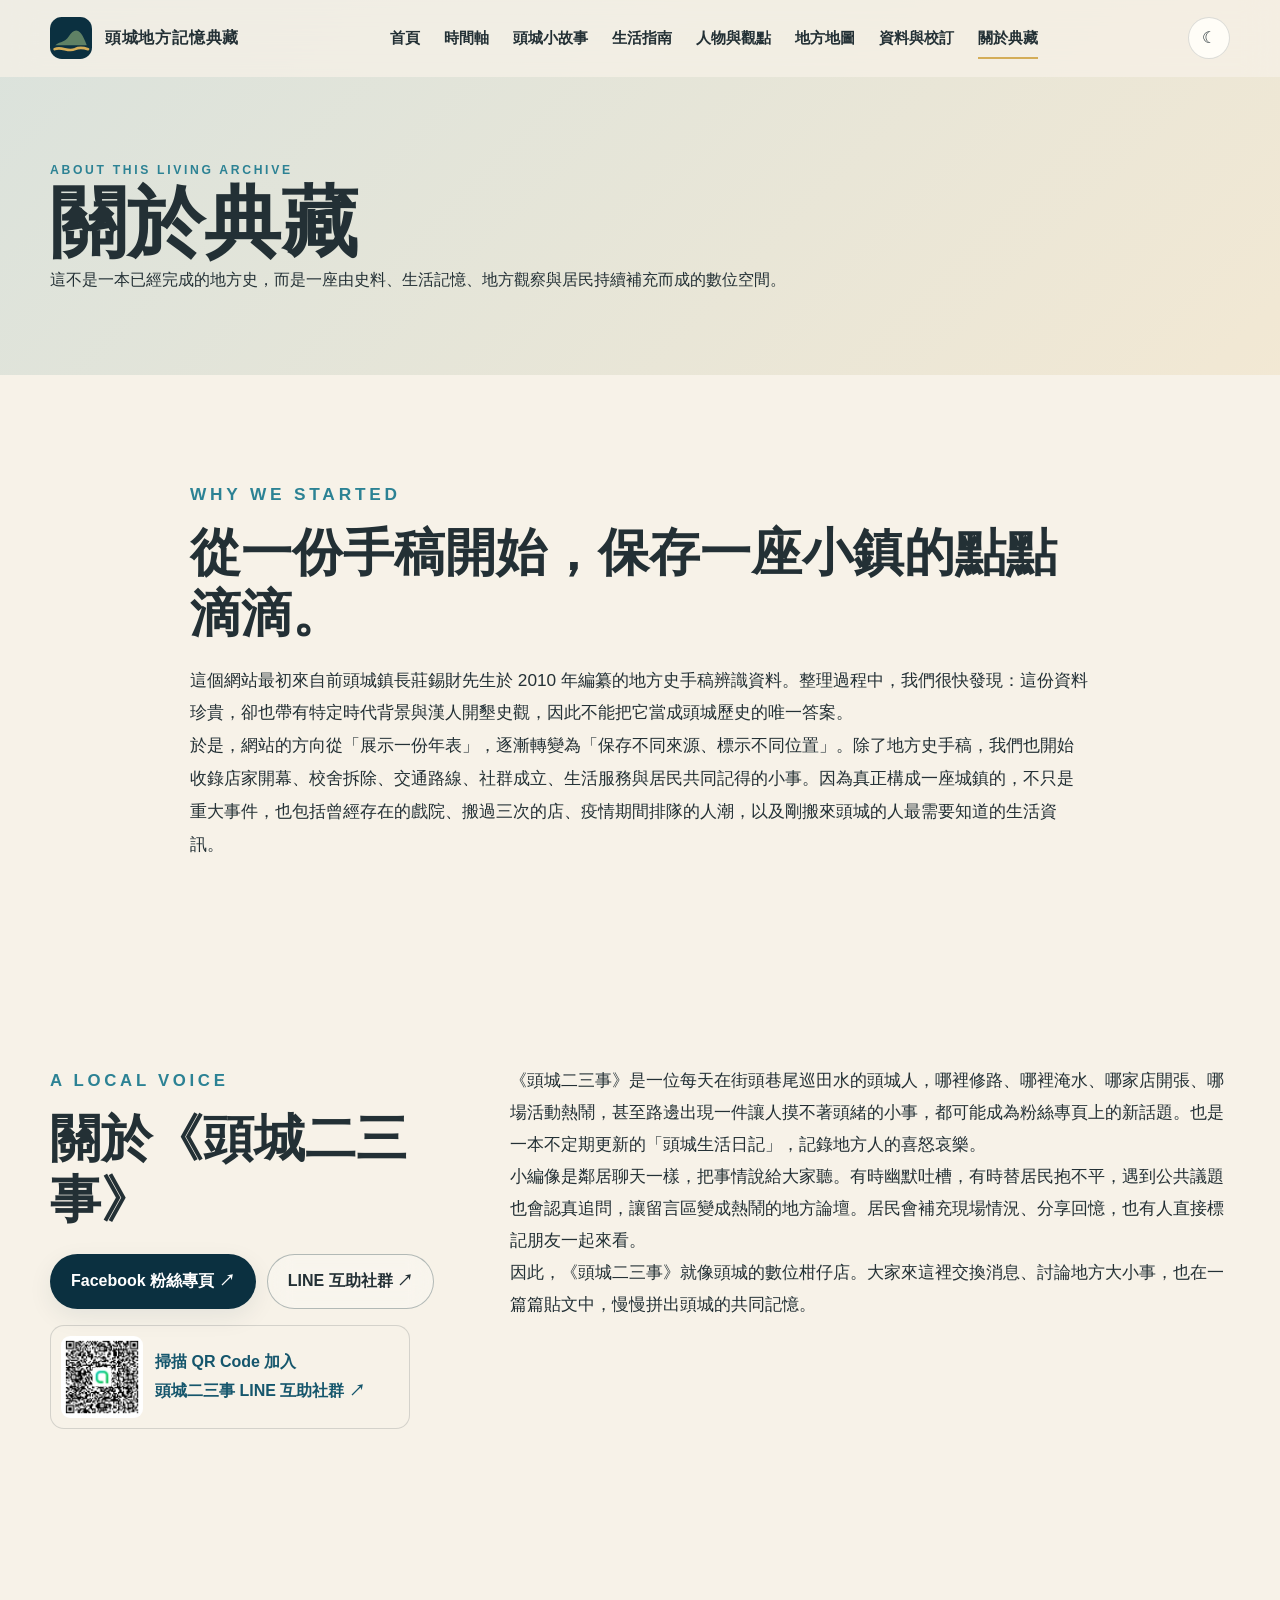
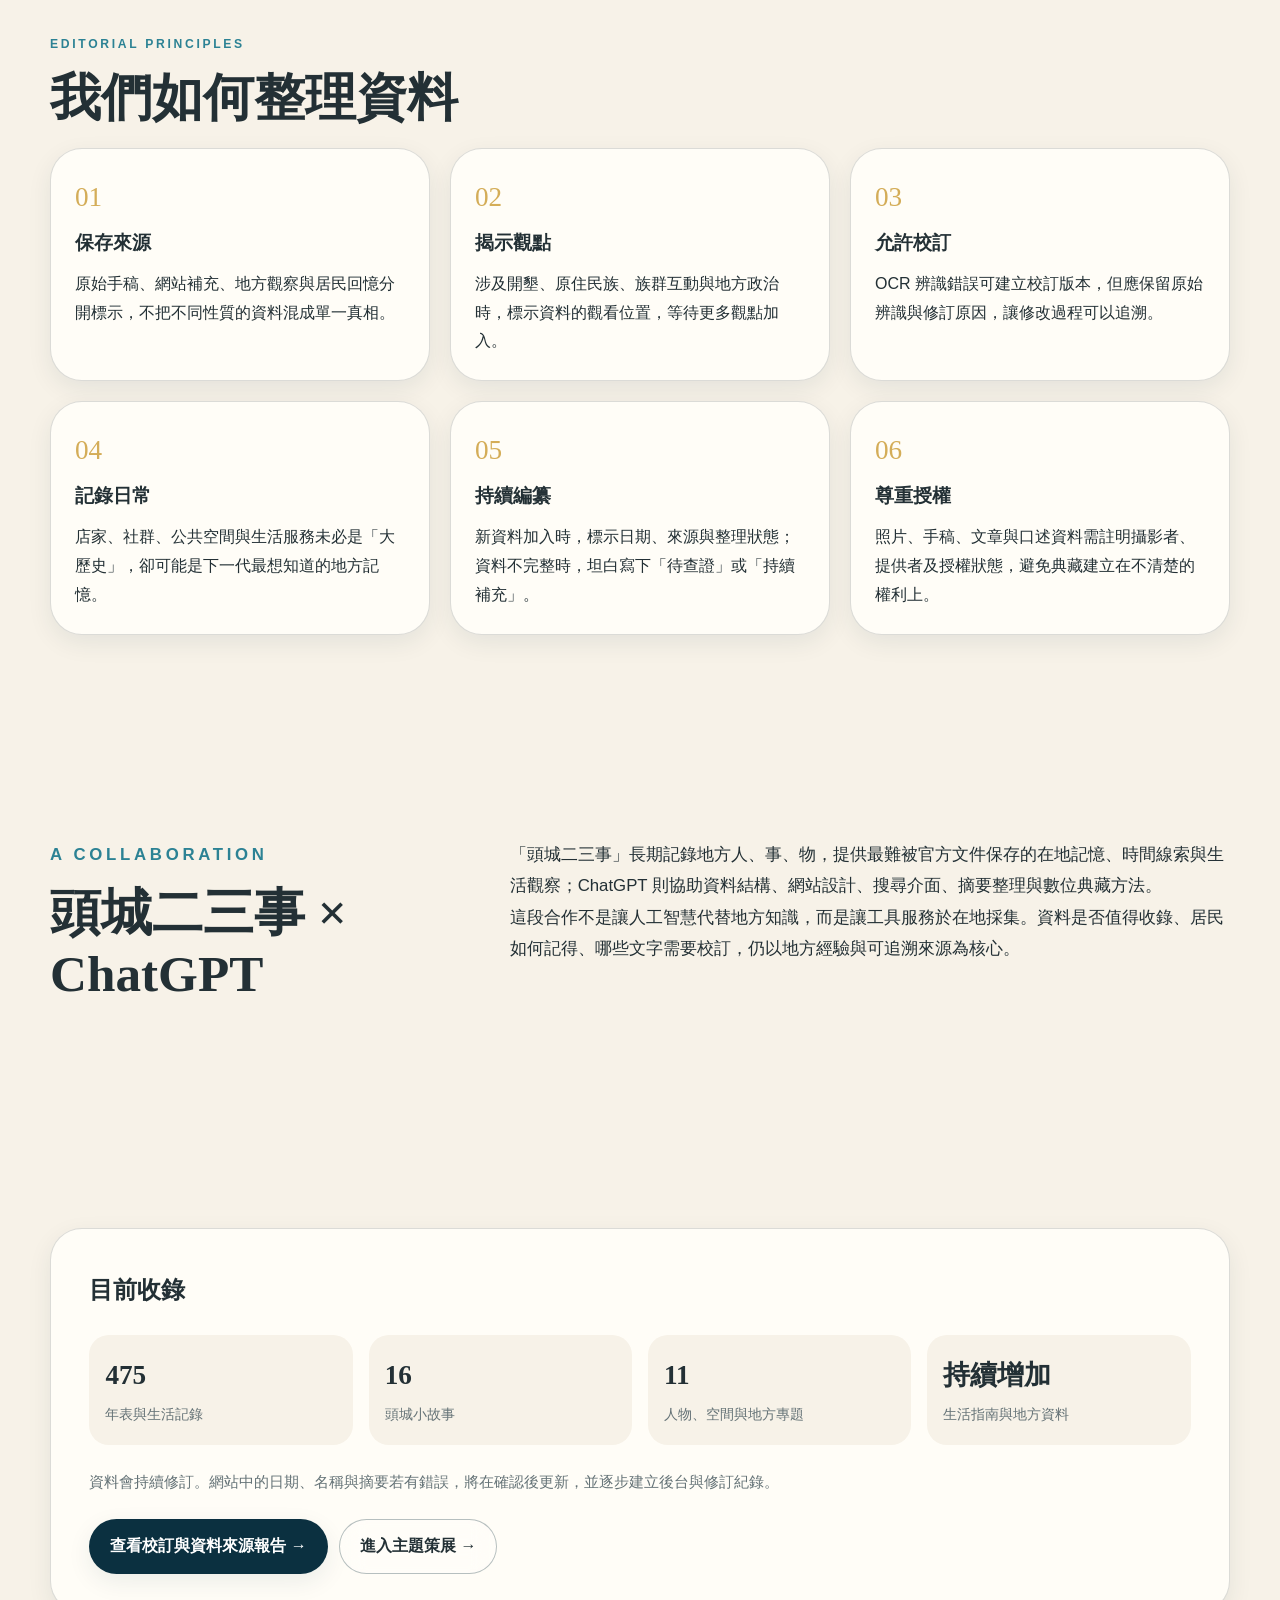
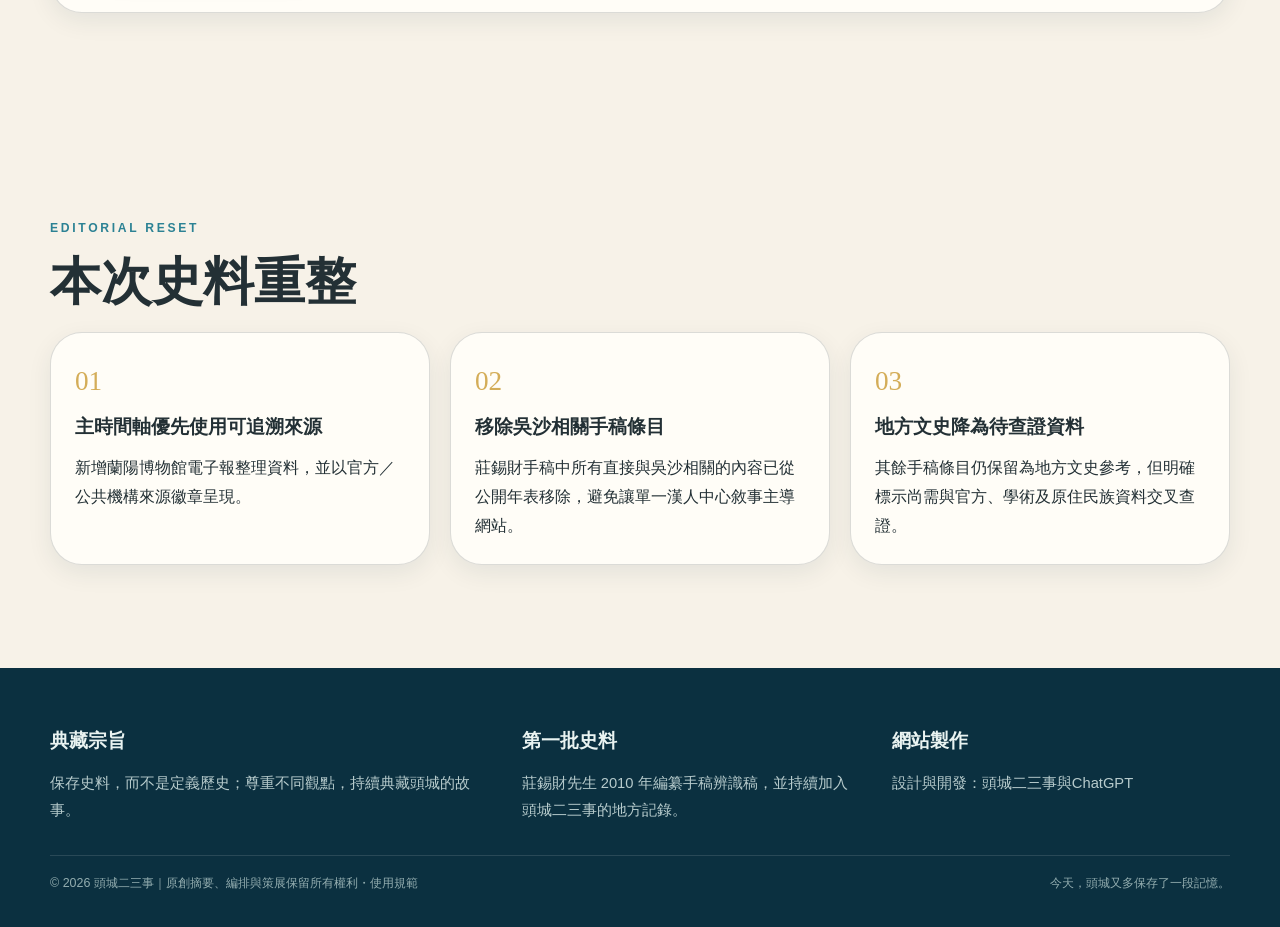
==== about.html @ f98d164b "Add files via upload" ====
<!doctype html>
<html lang="zh-Hant" data-theme="light">
<head>
<meta charset="utf-8">
<meta name="viewport" content="width=device-width,initial-scale=1">
<title>關於典藏｜頭城地方記憶典藏</title>
<meta name="description" content="一座由頭城二三事與 ChatGPT 共同整理，持續保存地方史料、生活記憶與實用資訊的數位典藏。">
<link rel="icon" href="favicon.svg">
<link rel="stylesheet" href="assets/css/style.css?v=1.72">
<script defer src="assets/data/site-meta.js?v=1.72"></script>
<script defer src="assets/js/app.js?v=1.72">
</script>
</head>
<body>
<header class="site-header">
<div class="container nav">
<a class="brand" href="index.html">
<svg class="brand-mark" viewBox="0 0 64 64" aria-hidden="true">
<rect width="64" height="64" rx="18" fill="#0b3040"/>
<path d="M8 43c9-7 14-3 21-14 8-12 17-14 27 14H8z" fill="#5f8165"/>
<path d="M7 49c11-5 20 5 31 0 8-4 14-2 20 0" fill="none" stroke="#d4ad58" stroke-width="4" stroke-linecap="round"/>
</svg>
<span>頭城地方記憶典藏</span>
</a>
<nav class="nav-links" aria-label="主要導覽">
<a href="index.html">首頁</a>
<a href="history.html">時間軸</a>
<a href="stories.html">頭城小故事</a>
<a href="guide.html">生活指南</a>
<a href="people.html">人物與觀點</a>
<a href="map.html">地方地圖</a><a href="audit.html">資料與校訂</a>
<a href="about.html" aria-current="page">關於典藏</a>
</nav>
<div class="nav-actions">
<button class="icon-btn" data-theme-toggle aria-label="切換深色模式">☾</button>
<button class="icon-btn menu-btn" data-menu-toggle aria-label="開啟選單" aria-expanded="false">☰</button>
</div>
</div>
</header>
<main>
<section class="page-hero">
<div class="container">
<p class="eyebrow">About this living archive</p>
<h1>關於典藏</h1>
<p>這不是一本已經完成的地方史，而是一座由史料、生活記憶、地方觀察與居民持續補充而成的數位空間。</p>
</div>
</section>
<section class="section">
<div class="container manifesto">
<p class="eyebrow">Why we started</p>
<h2 class="section-title">從一份手稿開始，保存一座小鎮的點點滴滴。</h2>
<p>這個網站最初來自前頭城鎮長莊錫財先生於 2010 年編纂的地方史手稿辨識資料。整理過程中，我們很快發現：這份資料珍貴，卻也帶有特定時代背景與漢人開墾史觀，因此不能把它當成頭城歷史的唯一答案。</p>
<p>於是，網站的方向從「展示一份年表」，逐漸轉變為「保存不同來源、標示不同位置」。除了地方史手稿，我們也開始收錄店家開幕、校舍拆除、交通路線、社群成立、生活服務與居民共同記得的小事。因為真正構成一座城鎮的，不只是重大事件，也包括曾經存在的戲院、搬過三次的店、疫情期間排隊的人潮，以及剛搬來頭城的人最需要知道的生活資訊。</p>
</div>
</section>
<section class="section soft-section about-toucheng23">
<div class="container collaboration">
<div>
<p class="eyebrow">A local voice</p>
<h2 class="section-title">關於《頭城二三事》</h2>
<div class="about-link-row">
<a class="btn btn-primary" href="https://www.facebook.com/gotoucheng" target="_blank" rel="noopener noreferrer">Facebook 粉絲專頁 ↗</a>
<a class="btn btn-ghost" href="https://line.me/ti/g2/rRQod-0OIZjjnzrLxcBh7_f46T_fz6mPeCCEZg?utm_source=invitation&amp;utm_medium=link_copy&amp;utm_campaign=default" target="_blank" rel="noopener noreferrer">LINE 互助社群 ↗</a>
</div>
<a class="guide-image-link" href="https://line.me/ti/g2/rRQod-0OIZjjnzrLxcBh7_f46T_fz6mPeCCEZg?utm_source=invitation&amp;utm_medium=link_copy&amp;utm_campaign=default" target="_blank" rel="noopener noreferrer">
<img src="assets/images/about/toucheng-line-qrcode.jpg" alt="頭城二三事 LINE 互助社群 QR Code">
<span>掃描 QR Code 加入<br>頭城二三事 LINE 互助社群 ↗</span>
</a>
</div>
<div class="about-toucheng23-copy">
<p>《頭城二三事》是一位每天在街頭巷尾巡田水的頭城人，哪裡修路、哪裡淹水、哪家店開張、哪場活動熱鬧，甚至路邊出現一件讓人摸不著頭緒的小事，都可能成為粉絲專頁上的新話題。也是一本不定期更新的「頭城生活日記」，記錄地方人的喜怒哀樂。</p>
<p>小編像是鄰居聊天一樣，把事情說給大家聽。有時幽默吐槽，有時替居民抱不平，遇到公共議題也會認真追問，讓留言區變成熱鬧的地方論壇。居民會補充現場情況、分享回憶，也有人直接標記朋友一起來看。</p>
<p>因此，《頭城二三事》就像頭城的數位柑仔店。大家來這裡交換消息、討論地方大小事，也在一篇篇貼文中，慢慢拼出頭城的共同記憶。</p>
</div>
</div>
</section>
<section class="section soft-section">
<div class="container">
<p class="eyebrow">Editorial principles</p>
<h2 class="section-title">我們如何整理資料</h2>
<div class="principle-grid">
<article>
<span>01</span>
<h3>保存來源</h3>
<p>原始手稿、網站補充、地方觀察與居民回憶分開標示，不把不同性質的資料混成單一真相。</p>
</article>
<article>
<span>02</span>
<h3>揭示觀點</h3>
<p>涉及開墾、原住民族、族群互動與地方政治時，標示資料的觀看位置，等待更多觀點加入。</p>
</article>
<article>
<span>03</span>
<h3>允許校訂</h3>
<p>OCR 辨識錯誤可建立校訂版本，但應保留原始辨識與修訂原因，讓修改過程可以追溯。</p>
</article>
<article>
<span>04</span>
<h3>記錄日常</h3>
<p>店家、社群、公共空間與生活服務未必是「大歷史」，卻可能是下一代最想知道的地方記憶。</p>
</article>
<article>
<span>05</span>
<h3>持續編纂</h3>
<p>新資料加入時，標示日期、來源與整理狀態；資料不完整時，坦白寫下「待查證」或「持續補充」。</p>
</article>
<article>
<span>06</span>
<h3>尊重授權</h3>
<p>照片、手稿、文章與口述資料需註明攝影者、提供者及授權狀態，避免典藏建立在不清楚的權利上。</p>
</article>
</div>
</div>
</section>
<section class="section">
<div class="container collaboration">
<div>
<p class="eyebrow">A collaboration</p>
<h2 class="section-title">頭城二三事 × ChatGPT</h2>
</div>
<div>
<p>「頭城二三事」長期記錄地方人、事、物，提供最難被官方文件保存的在地記憶、時間線索與生活觀察；ChatGPT 則協助資料結構、網站設計、搜尋介面、摘要整理與數位典藏方法。</p>
<p>這段合作不是讓人工智慧代替地方知識，而是讓工具服務於在地採集。資料是否值得收錄、居民如何記得、哪些文字需要校訂，仍以地方經驗與可追溯來源為核心。</p>
</div>
</div>
</section>
<section class="section">
<div class="container source-panel">
<h2>目前收錄</h2>
<div class="archive-numbers">
<div>
<strong data-history-count>—</strong>
<span>年表與生活記錄</span>
</div>
<div>
<strong>16</strong>
<span>頭城小故事</span>
</div>
<div>
<strong data-people-space-count>—</strong>
<span>人物、空間與地方專題</span>
</div>
<div>
<strong>持續增加</strong>
<span>生活指南與地方資料</span>
</div>
</div>
<p class="small-note">資料會持續修訂。網站中的日期、名稱與摘要若有錯誤，將在確認後更新，並逐步建立後台與修訂紀錄。</p>
<div class="about-link-row"><a class="btn btn-primary" href="audit.html">查看校訂與資料來源報告 →</a><a class="btn btn-ghost" href="curations.html">進入主題策展 →</a></div>
</div>
</section>
<section class="section section-muted">
<div class="container">
<div class="section-heading">
<div>
<p class="eyebrow">Editorial reset</p>
<h2 class="section-title">本次史料重整</h2>
</div>
</div>
<div class="principle-grid">
<article class="principle-card">
<span>01</span>
<h3>主時間軸優先使用可追溯來源</h3>
<p>新增蘭陽博物館電子報整理資料，並以官方／公共機構來源徽章呈現。</p>
</article>
<article class="principle-card">
<span>02</span>
<h3>移除吳沙相關手稿條目</h3>
<p>莊錫財手稿中所有直接與吳沙相關的內容已從公開年表移除，避免讓單一漢人中心敘事主導網站。</p>
</article>
<article class="principle-card">
<span>03</span>
<h3>地方文史降為待查證資料</h3>
<p>其餘手稿條目仍保留為地方文史參考，但明確標示尚需與官方、學術及原住民族資料交叉查證。</p>
</article>
</div>
</div>
</section>
</main>
<footer class="site-footer">
<div class="container">
<div class="footer-grid">
<div>
<h3>典藏宗旨</h3>
<p>保存史料，而不是定義歷史；尊重不同觀點，持續典藏頭城的故事。</p>
</div>
<div>
<h3>第一批史料</h3>
<p>莊錫財先生 2010 年編纂手稿辨識稿，並持續加入頭城二三事的地方記錄。</p>
</div>
<div>
<h3>網站製作</h3>
<p>設計與開發：頭城二三事與ChatGPT</p>
</div>
</div>
<div class="footer-bottom">
<span>© 2026 頭城二三事｜原創摘要、編排與策展保留所有權利・<a href="copyright.html">使用規範</a></span>
<span>今天，頭城又多保存了一段記憶。</span>
</div>
</div>
</footer>
</body>
</html>
---- assets/css/style.css ----
@import url('./variables.css');
@import url('./reset.css');
body{font-family:var(--sans);background:var(--color-paper);color:var(--color-ink);line-height:1.8;transition:background var(--transition),color var(--transition)}
.container{width:var(--container);margin-inline:auto}.section{padding:clamp(4.5rem,8vw,8rem) 0}.eyebrow{font-size:.76rem;letter-spacing:.22em;text-transform:uppercase;font-weight:800;color:var(--color-ocean-500)}
.site-header{position:fixed;inset:0 0 auto;z-index:50;background:rgba(247,242,232,.72);backdrop-filter:blur(16px);border-bottom:1px solid transparent;transition:var(--transition)}
[data-theme="dark"] .site-header{background:rgba(16,36,44,.75)}.site-header.scrolled{border-color:var(--color-line);box-shadow:var(--shadow-sm)}
.nav{height:76px;display:flex;align-items:center;justify-content:space-between;gap:1.5rem}.brand{display:flex;align-items:center;gap:.8rem;font-family:var(--serif);font-weight:900;letter-spacing:.05em}.brand-mark{width:42px;height:42px}.nav-links{display:flex;align-items:center;gap:1.5rem;font-size:.94rem;font-weight:700}.nav-links a{position:relative}.nav-links a::after{content:"";position:absolute;left:0;right:100%;bottom:-.45rem;height:2px;background:var(--color-rice);transition:var(--transition)}.nav-links a:hover::after,.nav-links a[aria-current="page"]::after{right:0}.nav-actions{display:flex;gap:.55rem}.icon-btn{width:42px;height:42px;border:1px solid var(--color-line);border-radius:999px;background:var(--color-paper-strong);color:var(--color-ink);display:grid;place-items:center;cursor:pointer;transition:var(--transition)}.icon-btn:hover{transform:translateY(-2px);box-shadow:var(--shadow-sm)}.menu-btn{display:none}
.hero{min-height:100svh;display:grid;place-items:center;position:relative;overflow:hidden;background:linear-gradient(180deg,#b7d6dc 0%,#e8d8b2 49%,#4d8a91 50%,#174d60 100%);isolation:isolate}.hero::before{content:"";position:absolute;inset:0;background:radial-gradient(circle at 78% 20%,rgba(255,247,203,.9),transparent 18%),linear-gradient(100deg,rgba(255,255,255,.15),transparent 45%);z-index:-3}.hero-island{position:absolute;width:min(48vw,700px);height:24vw;max-height:300px;min-height:130px;right:-2vw;top:32%;background:#244c43;clip-path:polygon(0 88%,9% 76%,17% 72%,27% 52%,36% 43%,45% 22%,55% 17%,64% 32%,75% 43%,83% 58%,91% 70%,100% 77%,100% 100%,0 100%);filter:drop-shadow(0 26px 30px rgba(0,0,0,.2));opacity:.95;z-index:-2}.hero-wave,.hero-wave::before,.hero-wave::after{position:absolute;left:-10%;width:120%;height:90px;border-radius:45%;background:rgba(255,255,255,.13);animation:wave 12s linear infinite}.hero-wave{bottom:10%;z-index:-1}.hero-wave::before,.hero-wave::after{content:""}.hero-wave::before{left:-10%;top:25px;animation-duration:17s;background:rgba(255,255,255,.09)}.hero-wave::after{left:5%;top:-24px;animation-duration:21s;background:rgba(255,255,255,.08)}@keyframes wave{to{transform:translateX(8%) rotate(2deg)}}
.hero-content{width:var(--container);padding-top:6rem;position:relative}.hero-copy{max-width:760px;color:#102f38;text-shadow:0 1px rgba(255,255,255,.25)}.hero h1{font-family:var(--serif);font-size:clamp(3rem,8vw,7.4rem);line-height:1.02;letter-spacing:-.045em;margin:.8rem 0 1.2rem}.hero-lead{font-size:clamp(1.05rem,2vw,1.35rem);max-width:620px}.hero-meta{display:flex;gap:1rem;align-items:center;margin-top:1.2rem;font-weight:800;letter-spacing:.12em}.hero-meta span{width:44px;height:1px;background:currentColor}.hero-actions{display:flex;gap:.8rem;flex-wrap:wrap;margin-top:2rem}.btn{min-height:50px;padding:.75rem 1.25rem;border-radius:999px;border:1px solid transparent;display:inline-flex;align-items:center;justify-content:center;gap:.55rem;font-weight:800;transition:var(--transition)}.btn-primary{background:var(--color-ocean-900);color:white;box-shadow:var(--shadow-sm)}.btn-primary:hover{transform:translateY(-3px);box-shadow:var(--shadow-lg)}.btn-ghost{border-color:rgba(16,47,56,.3);background:rgba(255,255,255,.22);backdrop-filter:blur(12px)}.scroll-cue{position:absolute;bottom:1.5rem;left:50%;transform:translateX(-50%);font-size:.76rem;letter-spacing:.18em;text-transform:uppercase;color:white;display:grid;gap:.5rem;place-items:center}.scroll-cue::after{content:"";width:1px;height:44px;background:linear-gradient(white,transparent)}
.intro-grid{display:grid;grid-template-columns:1.1fr .9fr;gap:clamp(2rem,6vw,6rem);align-items:start}.section-title{font-family:var(--serif);font-size:clamp(2rem,4vw,4rem);line-height:1.2;margin:.7rem 0 1.2rem}.intro-copy p{color:var(--color-muted);font-size:1.04rem}.source-note{background:var(--color-paper-strong);border:1px solid var(--color-line);border-radius:var(--radius-lg);padding:1.7rem;box-shadow:var(--shadow-sm)}.source-note h3{font-family:var(--serif);font-size:1.3rem;margin-bottom:.7rem}.source-note p{font-size:.95rem;color:var(--color-muted)}.source-tags{display:flex;flex-wrap:wrap;gap:.5rem;margin-top:1rem}.tag{font-size:.78rem;font-weight:800;padding:.35rem .7rem;border-radius:999px;background:rgba(44,130,148,.12);color:var(--color-ocean-700)}
.features{background:var(--color-paper-strong)}.card-grid{display:grid;grid-template-columns:repeat(4,1fr);gap:1rem;margin-top:2rem}.story-card{min-height:320px;border-radius:var(--radius-lg);padding:1.5rem;display:flex;flex-direction:column;justify-content:flex-end;position:relative;overflow:hidden;color:white;box-shadow:var(--shadow-sm);transition:var(--transition);isolation:isolate}.story-card:hover{transform:translateY(-8px);box-shadow:var(--shadow-lg)}.story-card::before{content:"";position:absolute;inset:0;background:linear-gradient(180deg,transparent 25%,rgba(6,24,31,.88));z-index:-1}.story-card::after{content:"";position:absolute;inset:0;z-index:-2;background:var(--card-bg)}.story-card:nth-child(1){--card-bg:radial-gradient(circle at 65% 25%,#d6b15b 0 9%,transparent 10%),linear-gradient(145deg,#466f59,#193f3b)}.story-card:nth-child(2){--card-bg:linear-gradient(160deg,#71b1b7,#164a5f)}.story-card:nth-child(3){--card-bg:radial-gradient(ellipse at 65% 45%,#416b56 0 22%,transparent 23%),linear-gradient(#a8d0d5 0 52%,#2a6d78 53%)}.story-card:nth-child(4){--card-bg:repeating-linear-gradient(90deg,#916d4e 0 14px,#6f5039 15px 28px)}.story-card h3{font-family:var(--serif);font-size:1.65rem}.story-card p{opacity:.8;font-size:.9rem}.card-index{position:absolute;top:1.25rem;right:1.25rem;font:800 .78rem var(--sans);letter-spacing:.15em}
.timeline-preview{display:grid;grid-template-columns:.7fr 1.3fr;gap:3rem;align-items:start}.timeline-years{font-family:var(--serif);font-size:clamp(3rem,7vw,6rem);line-height:1;color:var(--color-ocean-700);position:sticky;top:120px}.timeline-list{border-left:1px solid var(--color-line)}.timeline-item{padding:0 0 2.4rem 2rem;position:relative}.timeline-item::before{content:"";position:absolute;left:-7px;top:.5rem;width:13px;height:13px;border-radius:50%;background:var(--color-rice);box-shadow:0 0 0 6px var(--color-paper)}.timeline-item time{font-weight:900;color:var(--color-ocean-500)}.timeline-item h3{font-family:var(--serif);font-size:1.35rem;margin:.25rem 0}.timeline-item p{color:var(--color-muted)}
.page-hero{padding:10rem 0 5rem;background:linear-gradient(135deg,rgba(44,130,148,.14),rgba(212,173,88,.14))}.page-hero h1{font:900 clamp(2.5rem,6vw,5rem)/1.1 var(--serif)}.placeholder{min-height:45vh;display:grid;place-items:center;text-align:center;color:var(--color-muted)}
.site-footer{background:var(--color-ocean-900);color:#e9f3f1;padding:3.5rem 0 2rem}.footer-grid{display:grid;grid-template-columns:1.3fr 1fr 1fr;gap:2rem}.footer-grid h3{font-family:var(--serif);margin-bottom:.8rem}.footer-grid p,.footer-grid a{color:#b7cbcc;font-size:.92rem}.footer-bottom{border-top:1px solid rgba(255,255,255,.12);margin-top:2rem;padding-top:1rem;display:flex;justify-content:space-between;gap:1rem;font-size:.78rem;color:#93adaf}
.reveal{opacity:0;transform:translateY(25px);transition:700ms ease}.reveal.visible{opacity:1;transform:none}
@media(max-width:900px){.nav-links{position:fixed;inset:76px 1rem auto;background:var(--color-paper-strong);border:1px solid var(--color-line);border-radius:var(--radius-md);padding:1.2rem;display:none;flex-direction:column;align-items:stretch;box-shadow:var(--shadow-lg)}.nav-links.open{display:flex}.menu-btn{display:grid}.intro-grid,.timeline-preview{grid-template-columns:1fr}.card-grid{grid-template-columns:repeat(2,1fr)}.timeline-years{position:static}.footer-grid{grid-template-columns:1fr 1fr}}
@media(max-width:600px){.brand span{display:none}.hero h1{font-size:clamp(3rem,15vw,5rem)}.hero-island{width:92vw;height:44vw;right:-18vw;top:38%}.card-grid{grid-template-columns:1fr}.story-card{min-height:260px}.footer-grid{grid-template-columns:1fr}.footer-bottom{flex-direction:column}.section{padding:4rem 0}.nav{height:68px}.nav-links{inset:68px 1rem auto}.hero-actions .btn{width:100%}}
@media(prefers-reduced-motion:reduce){*,*::before,*::after{animation:none!important;scroll-behavior:auto!important;transition-duration:.01ms!important}}

/* Phase 2: searchable historical archive */
.history-hero{padding-bottom:4rem}.archive-stats{display:flex;flex-wrap:wrap;gap:.75rem;margin-top:1.5rem}.archive-stats span{border:1px solid var(--color-line);background:rgba(255,255,255,.25);border-radius:999px;padding:.45rem .85rem;font-size:.86rem}.archive-stats strong{color:var(--color-ocean-700);font-size:1.1rem}.archive-section{padding-top:3rem}.context-banner{display:grid;grid-template-columns:auto 1fr auto;gap:1.2rem;align-items:start;padding:1.5rem;border:1px solid rgba(212,173,88,.45);background:linear-gradient(135deg,rgba(212,173,88,.12),rgba(44,130,148,.08));border-radius:var(--radius-lg);margin-bottom:1.5rem}.context-icon{width:48px;height:48px;display:grid;place-items:center;border-radius:50%;background:var(--color-rice);color:#263439;font:900 1.2rem var(--serif)}.context-banner h2{font:900 1.25rem var(--serif);margin-bottom:.3rem}.context-banner p{color:var(--color-muted);font-size:.92rem}.text-link{white-space:nowrap;color:var(--color-ocean-700);font-weight:800}.archive-toolbar{position:relative;background:var(--color-paper-strong);border:1px solid var(--color-line);border-radius:var(--radius-lg);padding:1rem;box-shadow:var(--shadow-sm);margin-bottom:1rem}.search-field{height:58px;border:1px solid var(--color-line);border-radius:var(--radius-md);display:flex;align-items:center;gap:.8rem;padding:0 1rem;background:var(--color-paper)}.search-field span{font-size:1.6rem;color:var(--color-ocean-500)}.search-field input{flex:1;border:0;outline:0;background:transparent;color:var(--color-ink);font:700 1rem var(--sans);min-width:0}.search-field kbd{border:1px solid var(--color-line);border-bottom-width:2px;border-radius:.35rem;padding:.05rem .45rem;color:var(--color-muted);font-size:.75rem}.filter-row{display:grid;grid-template-columns:repeat(3,minmax(0,1fr)) auto;gap:.75rem;margin-top:.8rem}.filter-row label{display:grid;gap:.25rem;font-size:.74rem;font-weight:800;color:var(--color-muted)}.filter-row select{height:44px;border:1px solid var(--color-line);border-radius:.7rem;background:var(--color-paper);color:var(--color-ink);padding:0 .7rem}.btn-small{min-height:44px;align-self:end}.btn-reset{border-color:var(--color-line);background:transparent;color:var(--color-ink);cursor:pointer}.quick-tags{display:flex;flex-wrap:wrap;gap:.45rem;margin-top:.8rem}.tag-filter,.event-tag{border:1px solid var(--color-line);background:transparent;color:var(--color-muted);border-radius:999px;padding:.3rem .65rem;font:800 .73rem var(--sans);cursor:pointer;transition:var(--transition)}.tag-filter:hover,.tag-filter.active,.event-tag:hover{background:var(--color-ocean-700);border-color:var(--color-ocean-700);color:white}.results-bar{display:flex;justify-content:space-between;align-items:center;gap:1rem;padding:.7rem .2rem;color:var(--color-muted);font-size:.88rem}.view-toggle{border:0;background:transparent;color:var(--color-ocean-700);font-weight:800;cursor:pointer}.archive-layout{display:grid;grid-template-columns:170px minmax(0,1fr);gap:2rem;align-items:start}.year-index{position:sticky;top:95px;border-left:3px solid var(--color-rice);padding-left:1rem;max-height:calc(100vh - 120px);overflow:auto}.year-index h2{font:900 1rem var(--serif);margin-bottom:.6rem}.year-index div{display:grid}.year-index a{font-size:.8rem;color:var(--color-muted);padding:.22rem 0}.year-index a:hover{color:var(--color-ocean-700);transform:translateX(3px)}.history-results{display:grid;gap:1rem}.history-card{display:grid;grid-template-columns:120px minmax(0,1fr);border:1px solid var(--color-line);border-radius:var(--radius-lg);background:var(--color-paper-strong);overflow:hidden;box-shadow:var(--shadow-sm);scroll-margin-top:100px;transition:var(--transition)}.history-card:hover{box-shadow:var(--shadow-lg);transform:translateY(-2px)}.history-card:target{outline:3px solid var(--color-rice);outline-offset:3px}.event-year{background:linear-gradient(160deg,var(--color-ocean-900),var(--color-ocean-700));color:white;padding:1.25rem 1rem;display:flex;flex-direction:column;align-items:center;justify-content:flex-start}.event-year span{font:900 2rem/1 var(--serif)}.event-year small{opacity:.72;margin-top:.5rem}.event-body{padding:1.25rem 1.4rem}.event-heading{display:flex;justify-content:space-between;gap:1rem}.event-era{font-size:.75rem;font-weight:900;letter-spacing:.08em;color:var(--color-ocean-500)}.event-heading h2{font:900 1.35rem/1.45 var(--serif);margin:.15rem 0 .55rem}.permalink{border:0;background:transparent;color:var(--color-muted);font-size:1rem;cursor:pointer}.event-tags{display:flex;flex-wrap:wrap;gap:.35rem;margin-bottom:.7rem}.event-text{color:var(--color-muted);line-height:1.9}.event-text mark{background:rgba(212,173,88,.4);color:inherit;border-radius:.2rem;padding:0 .08rem}.source-details{margin-top:1rem;border-top:1px solid var(--color-line);padding-top:.8rem}.source-details summary{cursor:pointer;color:var(--color-ocean-700);font-weight:800;font-size:.83rem}.source-details dl{display:grid;grid-template-columns:repeat(3,1fr);gap:.7rem;margin:1rem 0}.source-details dl div{background:var(--color-paper);border-radius:.7rem;padding:.7rem}.source-details dt{font-size:.7rem;color:var(--color-muted);font-weight:800}.source-details dd{font-size:.82rem;font-weight:700}.source-details>p{font-size:.8rem;color:var(--color-muted)}.history-results.compact .event-text{display:-webkit-box;-webkit-line-clamp:2;-webkit-box-orient:vertical;overflow:hidden}.history-results.compact .source-details{display:none}.empty-state{text-align:center;padding:5rem 1rem;border:1px dashed var(--color-line);border-radius:var(--radius-lg)}.empty-state h2{font:900 1.6rem var(--serif)}.empty-state p{color:var(--color-muted);margin:.5rem 0 1.2rem}
@media(max-width:900px){.context-banner{grid-template-columns:auto 1fr}.context-banner .text-link{grid-column:2}.filter-row{grid-template-columns:1fr 1fr}.archive-layout{grid-template-columns:1fr}.year-index{position:static;display:none}.source-details dl{grid-template-columns:1fr}}
@media(max-width:600px){.context-banner{grid-template-columns:1fr}.context-banner .text-link{grid-column:1}.filter-row{grid-template-columns:1fr}.filter-row .btn{width:100%}.results-bar{align-items:flex-start;flex-direction:column}.history-card{grid-template-columns:1fr}.event-year{flex-direction:row;justify-content:space-between;align-items:center;padding:.8rem 1rem}.event-year span{font-size:1.6rem}.event-year small{margin:0}.event-body{padding:1rem}.search-field kbd{display:none}}

/* V3 — Living archive */
.v3-hero{background:linear-gradient(180deg,#a8ced5 0%,#ecd9b2 46%,#4f9298 47%,#103f52 100%)}
.v3-hero .hero-copy{max-width:900px}.v3-hero h1{font-size:clamp(3rem,7.5vw,7rem)}
.portal-grid{display:grid;grid-template-columns:repeat(4,1fr);gap:1rem;margin-top:2rem}.portal-card{min-height:310px;border:1px solid var(--color-line);border-radius:var(--radius-lg);padding:1.5rem;display:flex;flex-direction:column;background:var(--color-paper-strong);box-shadow:var(--shadow-sm);transition:var(--transition);position:relative;overflow:hidden}.portal-card::before{content:"";position:absolute;inset:auto -25% -35% auto;width:190px;height:190px;border-radius:50%;background:var(--portal-accent);opacity:.13}.portal-card:hover{transform:translateY(-7px);box-shadow:var(--shadow-lg)}.portal-card>span{font:900 .8rem var(--sans);letter-spacing:.15em;color:var(--color-muted)}.portal-card strong{font:900 1.8rem var(--serif);margin:auto 0 .6rem}.portal-card p{color:var(--color-muted)}.portal-card em{font-style:normal;font-weight:900;color:var(--color-ocean-700);margin-top:1.2rem}.portal-card.history{--portal-accent:#8d6747}.portal-card.culture{--portal-accent:#d4ad58}.portal-card.life{--portal-accent:#c87567}.portal-card.place{--portal-accent:#2c8294}
.dual-archive{background:var(--color-paper-strong)}.layer-stack{display:grid;gap:1rem}.layer-stack article{border:1px solid var(--color-line);border-radius:var(--radius-lg);padding:1.5rem;background:var(--color-paper)}.layer-stack h3{font:900 1.5rem var(--serif);margin:.75rem 0 .25rem}.layer-stack p{color:var(--color-muted)}.source-badge{display:inline-flex;border-radius:999px;padding:.28rem .68rem;font-size:.7rem;font-weight:900;letter-spacing:.04em}.source-badge.manuscript{background:rgba(141,103,71,.15);color:#7a5134}.source-badge.supplement{background:rgba(44,130,148,.14);color:var(--color-ocean-700)}.source-badge.official{background:rgba(54,126,89,.16);color:#2f6f4e}
.section-heading{display:flex;justify-content:space-between;align-items:end;gap:2rem}.memory-strip{display:grid;grid-template-columns:repeat(4,1fr);gap:1rem;margin-top:1.8rem}.memory-strip article{border-top:4px solid var(--color-rice);padding:1.2rem 1rem;background:var(--color-paper-strong);border-radius:0 0 var(--radius-md) var(--radius-md)}.memory-strip time{font-weight:900;color:var(--color-ocean-500);font-size:.8rem}.memory-strip h3{font:900 1.25rem var(--serif);margin:.4rem 0}.memory-strip p{color:var(--color-muted);font-size:.9rem}.living-note{text-align:center;background:linear-gradient(145deg,var(--color-ocean-900),#1e5e69);color:white}.living-note blockquote{font:900 clamp(1.8rem,4vw,4rem)/1.45 var(--serif);max-width:980px;margin:1rem auto 2rem}.living-note .eyebrow{color:#b9dadd}
.filter-row.v3{grid-template-columns:repeat(4,minmax(0,1fr)) auto}.result-actions{display:flex;align-items:center;gap:.8rem}.timeline-mode{position:relative}.timeline-mode::before{content:"";position:absolute;left:58px;top:0;bottom:0;width:2px;background:linear-gradient(var(--color-rice),var(--color-ocean-500))}.timeline-mode .history-card{position:relative}.timeline-mode .history-card::before{content:"";position:absolute;left:53px;top:32px;width:12px;height:12px;border-radius:50%;background:var(--color-rice);box-shadow:0 0 0 5px var(--color-paper-strong);z-index:2}.history-card.supplement{border-left:4px solid var(--color-ocean-500)}.history-card.manuscript{border-left:4px solid #8d6747}.event-year span{font-size:1.5rem;text-align:center}.why-note{display:grid;grid-template-columns:auto 1fr;gap:.6rem;margin-top:1rem;padding:.8rem 1rem;border-radius:.8rem;background:rgba(212,173,88,.09);font-size:.84rem}.why-note strong{color:var(--color-ocean-700)}.why-note span{color:var(--color-muted)}
@media(max-width:1000px){.portal-grid,.memory-strip{grid-template-columns:repeat(2,1fr)}.filter-row.v3{grid-template-columns:repeat(2,1fr)}.timeline-mode::before,.timeline-mode .history-card::before{display:none}}
@media(max-width:600px){.portal-grid,.memory-strip{grid-template-columns:1fr}.portal-card{min-height:240px}.section-heading{align-items:flex-start;flex-direction:column}.result-actions{width:100%;justify-content:space-between}.filter-row.v3{grid-template-columns:1fr}.why-note{grid-template-columns:1fr}.v3-hero h1{font-size:clamp(2.7rem,13vw,4.5rem)}}

/* V4 — 頭城小故事整合 */
.portal-grid{grid-template-columns:repeat(5,1fr)}.portal-card.stories{--portal-accent:#ee704c}.portal-card.stories strong{color:var(--color-ocean-900)}
.stories-hero{background:linear-gradient(125deg,#0b3040,#176577 58%,#d5ad58);color:white;padding:clamp(8rem,16vw,12rem) 0 5rem;position:relative;overflow:hidden}.stories-hero::after{content:"";position:absolute;width:360px;height:360px;border:58px solid rgba(185,218,221,.25);border-radius:50%;right:-100px;bottom:-210px}.stories-hero h1{font:900 clamp(3rem,8vw,7rem)/1.02 var(--serif);margin:.7rem 0 1rem}.stories-hero>div>p:not(.eyebrow){font-size:1.1rem;max-width:640px}.stories-hero .eyebrow{color:#dcecee}.story-stats{display:flex;gap:2rem;flex-wrap:wrap;margin-top:2rem}.story-stats span{display:grid;font-size:.8rem;letter-spacing:.08em;opacity:.9}.story-stats strong{font:900 2rem/1 var(--serif)}.stories-archive{padding-top:2rem}.story-tools{display:grid;gap:1rem;margin:2rem 0}.story-count{font-size:.85rem;color:var(--color-muted)}.archive-story-grid{display:grid;grid-template-columns:repeat(12,1fr);gap:1rem}.archive-story-card{grid-column:span 4;min-height:290px;border:1px solid var(--color-line);border-radius:var(--radius-lg);padding:1.4rem;background:var(--color-paper-strong);display:flex;flex-direction:column;cursor:pointer;transition:var(--transition);position:relative;overflow:hidden}.archive-story-card:nth-child(5n+1){grid-column:span 8;background:linear-gradient(145deg,var(--color-ocean-900),var(--color-ocean-700));color:white}.archive-story-card:nth-child(5n+3){background:rgba(185,218,221,.48)}.archive-story-card:nth-child(5n+4){background:rgba(238,112,76,.12)}.archive-story-card:hover{transform:translateY(-6px);box-shadow:var(--shadow-lg)}.story-number{font:italic 1.05rem var(--serif);opacity:.68}.story-category{font-size:.72rem;font-weight:900;letter-spacing:.1em;color:var(--color-ocean-500);margin-top:1.25rem}.archive-story-card:nth-child(5n+1) .story-category{color:#dcecee}.archive-story-card h2{font:900 1.35rem/1.42 var(--serif);margin:.35rem 0 .7rem}.archive-story-card>p{font-size:.9rem;color:var(--color-muted);display:-webkit-box;-webkit-line-clamp:3;-webkit-box-orient:vertical;overflow:hidden}.archive-story-card:nth-child(5n+1)>p{color:rgba(255,255,255,.8)}.story-card-footer{margin-top:auto;padding-top:1.2rem;display:flex;justify-content:space-between;align-items:center;font-size:.76rem;font-weight:800}.story-card-footer button{border:0;background:transparent;color:inherit;font-weight:900;cursor:pointer}.story-dialog{border:0;padding:0;background:transparent;max-width:min(720px,calc(100% - 2rem));color:var(--color-ink)}.story-dialog::backdrop{background:rgba(6,23,33,.72);backdrop-filter:blur(5px)}.story-dialog article{position:relative;background:var(--color-paper-strong);padding:clamp(1.5rem,5vw,3.5rem);border-radius:var(--radius-lg);box-shadow:0 28px 90px rgba(0,0,0,.34)}.dialog-close{position:absolute;right:1rem;top:.8rem;width:42px;height:42px;border:0;background:transparent;color:var(--color-ink);font-size:2rem;cursor:pointer}.story-dialog-category{font-size:.75rem;font-weight:900;letter-spacing:.12em;color:var(--color-ocean-500);margin-top:1.2rem}.story-dialog h2{font:900 clamp(1.8rem,5vw,3rem)/1.3 var(--serif);margin:.35rem 2rem 1rem 0}.story-dialog-content{font-size:1.05rem;color:var(--color-muted);white-space:pre-line}.story-dialog ul{margin:1rem 0;padding-left:1.4rem}.story-dialog li{margin:.35rem 0}.story-related{margin:1.5rem 0;padding:1rem;border-radius:var(--radius-md);background:rgba(212,173,88,.1)}.story-related p{color:var(--color-muted);margin-top:.3rem}.context-banner{display:grid;grid-template-columns:auto 1fr auto;align-items:center;gap:1rem;border:1px solid var(--color-line);border-radius:var(--radius-lg);padding:1rem 1.2rem;background:var(--color-paper-strong)}.context-banner p{font-size:.85rem;color:var(--color-muted)}
@media(max-width:1100px){.portal-grid{grid-template-columns:repeat(3,1fr)}.archive-story-card{grid-column:span 6}.archive-story-card:nth-child(5n+1){grid-column:span 12}}
@media(max-width:700px){.portal-grid{grid-template-columns:1fr}.archive-story-grid{grid-template-columns:1fr}.archive-story-card,.archive-story-card:nth-child(5n+1){grid-column:auto}.context-banner{grid-template-columns:1fr}.story-stats{gap:1.2rem}.stories-hero{padding-top:7rem}}

/* V4.2 — 頭城生活指南 */
.guide-hero{background:linear-gradient(135deg,var(--color-ocean-900),var(--color-ocean-700));color:#fff}
.guide-layout{display:grid;grid-template-columns:minmax(220px,280px) minmax(0,1fr);gap:clamp(28px,5vw,68px);align-items:start}
.guide-sidebar{position:sticky;top:104px}
.guide-sidebar h2{margin:.35rem 0 1.2rem}
.guide-category{width:100%;display:grid;grid-template-columns:42px 1fr;text-align:left;gap:2px 12px;padding:18px;border:1px solid var(--color-line);border-radius:20px;background:var(--color-surface);color:var(--color-text);cursor:pointer}
.guide-category span{grid-row:1/3;font-size:1.55rem}.guide-category b{font-size:1rem}.guide-category small{color:var(--color-muted)}
.guide-category.is-active{border-color:var(--color-ocean-500);box-shadow:var(--shadow-sm)}
.guide-coming{margin-top:18px;padding:18px;border:1px dashed var(--color-line);border-radius:18px;color:var(--color-muted)}
.guide-coming p{margin:.4rem 0 0;font-size:.9rem}
.guide-feature{min-width:0}.guide-feature-head{display:flex;justify-content:space-between;align-items:end;gap:24px;margin-bottom:24px}.guide-feature-head h2{font-size:clamp(2rem,4vw,3.25rem);margin:.35rem 0}.guide-feature-head p{max-width:720px}
.guide-map-frame{overflow:hidden;border:1px solid var(--color-line);border-radius:26px;box-shadow:var(--shadow-md);background:var(--color-surface)}
.guide-map-frame iframe{display:block;width:100%;height:min(68vh,650px);min-height:460px;border:0}
.guide-notices{display:grid;grid-template-columns:repeat(3,1fr);gap:16px;margin:22px 0 44px}.guide-notices article{padding:20px;border:1px solid var(--color-line);border-radius:18px;background:var(--color-surface)}.guide-notices h3{margin:0 0 .55rem;font-size:1rem}.guide-notices p{margin:0;color:var(--color-muted);font-size:.92rem}
.guide-list-section{padding:28px;border:1px solid var(--color-line);border-radius:24px;background:var(--color-surface)}.guide-list-section .section-title{font-size:clamp(1.5rem,3vw,2.2rem)}
.status-chip{display:inline-flex;align-items:center;padding:5px 10px;border-radius:999px;background:var(--color-paper);border:1px solid var(--color-line);font-size:.76rem;font-weight:700;color:var(--color-muted)}
.guide-empty{margin:0;color:var(--color-muted)}.guide-items{display:grid;gap:12px}.guide-item{display:flex;justify-content:space-between;gap:18px;align-items:center;padding:18px;border-top:1px solid var(--color-line)}.guide-item h3{margin:.4rem 0}.guide-item p,.guide-item small{color:var(--color-muted)}
.editorial-note{margin-top:22px;padding:20px 22px;border-left:4px solid var(--color-rice);background:var(--color-paper);border-radius:0 16px 16px 0}.editorial-note p{margin:.4rem 0 0;color:var(--color-muted)}
@media(max-width:900px){.guide-layout{grid-template-columns:1fr}.guide-sidebar{position:static}.guide-feature-head{align-items:start;flex-direction:column}.guide-notices{grid-template-columns:1fr}.guide-map-frame iframe{min-height:520px}}
@media(max-width:560px){.guide-map-frame iframe{min-height:430px}.guide-list-section{padding:20px}.guide-item{align-items:flex-start;flex-direction:column}}

/* V4.3 content pages */
.profile-layout{display:grid;grid-template-columns:minmax(0,1.7fr) minmax(260px,.8fr);gap:3rem;align-items:start}.profile-main>p{font-size:1.08rem;line-height:1.9}.profile-aside{display:grid;gap:1rem}.fact-card,.quote-panel,.source-panel,.principle-grid article,.insight-grid article{background:var(--color-paper-strong);border:1px solid var(--color-line);border-radius:var(--radius-lg);box-shadow:var(--shadow-sm)}.fact-card{padding:1.25rem}.fact-card span{display:block;color:var(--color-rice);font-family:var(--serif);font-size:2rem;font-weight:700}.fact-card strong{font-size:1.05rem}.fact-card p{margin:.35rem 0 0;color:var(--color-muted)}.quote-panel{margin-top:2rem;padding:1.5rem;border-left:5px solid var(--color-rice)}.quote-panel p{margin:0;font-family:var(--serif);font-size:1.15rem}.soft-section{background:var(--color-paper)}.insight-grid,.principle-grid{display:grid;grid-template-columns:repeat(3,minmax(0,1fr));gap:1.25rem}.insight-grid article,.principle-grid article{padding:1.5rem}.insight-grid h3,.principle-grid h3{margin:.25rem 0 .65rem}.principle-grid span{font-family:var(--serif);font-size:1.7rem;color:var(--color-rice)}.manifesto{max-width:900px}.manifesto>p{font-size:1.08rem;line-height:1.9}.collaboration{display:grid;grid-template-columns:.8fr 1.4fr;gap:3rem;align-items:start}.collaboration p{font-size:1.05rem;line-height:1.85}.source-panel{padding:clamp(1.4rem,4vw,2.4rem)}.small-note{color:var(--color-muted);font-size:.92rem}.archive-numbers{display:grid;grid-template-columns:repeat(4,minmax(0,1fr));gap:1rem;margin:1.5rem 0}.archive-numbers div{padding:1rem;background:var(--color-paper);border-radius:var(--radius-md)}.archive-numbers strong{display:block;font-family:var(--serif);font-size:1.7rem}.archive-numbers span{color:var(--color-muted);font-size:.9rem}@media(max-width:900px){.profile-layout,.collaboration{grid-template-columns:1fr}.insight-grid,.principle-grid{grid-template-columns:1fr 1fr}.archive-numbers{grid-template-columns:1fr 1fr}}@media(max-width:600px){.insight-grid,.principle-grid,.archive-numbers{grid-template-columns:1fr}}

/* v1.1 guide directory */
.guide-category-list{display:grid;gap:10px}.guide-directory{margin-bottom:52px}.guide-search{display:block;margin:0 0 22px}.guide-search span{display:block;font-weight:700;margin-bottom:8px}.guide-search input{width:100%;padding:15px 17px;border:1px solid var(--color-line);border-radius:16px;background:var(--color-surface);color:var(--color-text);font:inherit}.guide-items-grid{display:grid;gap:14px}.guide-item-card{display:flex;justify-content:space-between;align-items:center;gap:24px;padding:22px;border:1px solid var(--color-line);border-radius:20px;background:var(--color-surface);box-shadow:var(--shadow-sm)}.guide-item-main{min-width:0}.guide-item-meta{display:flex;gap:8px;flex-wrap:wrap}.guide-item-card h3{margin:.7rem 0 .35rem;font-size:1.25rem}.guide-item-card p{margin:.25rem 0;color:var(--color-muted)}.guide-item-card small{display:block;margin-top:.55rem;color:var(--color-muted)}.guide-item-actions{display:flex;gap:9px;flex-wrap:wrap;justify-content:flex-end}.guide-feature{margin-top:52px}@media(max-width:700px){.guide-item-card{align-items:flex-start;flex-direction:column}.guide-item-actions{justify-content:flex-start}}

/* v1.2 timeline readability */
.timeline-mode::before,
.timeline-mode .history-card::before{display:none!important}
.timeline-mode{padding-left:0}
.history-card .event-year{position:relative;z-index:1}
.then-now-grid{display:grid;grid-template-columns:repeat(2,minmax(0,1fr));gap:1rem;margin-top:1rem}
.then-now-grid figure{margin:0;border:1px solid var(--color-line);border-radius:var(--radius-md);overflow:hidden;background:var(--color-paper-strong)}
.then-now-grid img{width:100%;aspect-ratio:16/10;object-fit:cover}
.then-now-grid figcaption{padding:.75rem 1rem;color:var(--color-muted);font-size:.85rem}
@media(max-width:700px){.then-now-grid{grid-template-columns:1fr}}

/* people, about and guide refinements */
.people-directory-section{padding-bottom:2rem}.people-directory{display:grid;grid-template-columns:repeat(3,minmax(0,1fr));gap:1.25rem}.people-entry-card{display:flex;min-height:245px;flex-direction:column;align-items:flex-start;padding:1.6rem;border:1px solid var(--color-line);border-radius:var(--radius-lg);background:var(--color-paper-strong);box-shadow:var(--shadow-sm);transition:var(--transition)}.people-entry-card:hover{transform:translateY(-5px);box-shadow:var(--shadow-lg)}.people-entry-card h3{font:900 1.8rem var(--serif);margin:1rem 0 .5rem}.people-entry-card p{color:var(--color-muted)}.people-entry-card strong{margin-top:auto;padding-top:1.2rem;color:var(--color-ocean-700)}.people-sticky-nav{position:sticky;top:68px;z-index:20;border-block:1px solid var(--color-line);background:color-mix(in srgb,var(--color-paper-strong) 92%,transparent);backdrop-filter:blur(10px)}.people-sticky-nav .container{display:flex;align-items:center;gap:.55rem;overflow-x:auto;padding-block:.72rem;white-space:nowrap}.people-sticky-nav a{font-weight:900;color:var(--color-ocean-700)}.people-sticky-nav span{color:var(--color-line)}#li-rongchun,#zhuo-mama,#lin-ruiwen,#lian-mingwei,#peng-renhong,#yuan-he-cheng{scroll-margin-top:126px}.person-section .profile-source{margin-top:2rem}.profile-links{display:flex;flex-wrap:wrap;gap:.7rem;margin-top:1.2rem}.video-embed{position:relative;aspect-ratio:16/9;margin-top:1.5rem;border-radius:var(--radius-lg);overflow:hidden;background:#000}.video-embed iframe{width:100%;height:100%;border:0}.book-cover{width:min(100%,280px);margin-inline:auto;border-radius:8px;box-shadow:var(--shadow-lg)}.book-aside{justify-items:stretch}.source-badge.news{background:#e8edf7;color:#304a73}.source-badge.oral{background:#efe7dc;color:#6f4f34}.about-toucheng23-copy p{font-size:1.05rem;line-height:1.9}.about-link-row{display:flex;flex-wrap:wrap;gap:.7rem;margin-top:1.5rem}.guide-image-link{display:grid;grid-template-columns:82px 1fr;align-items:center;gap:12px;width:min(100%,360px);margin-top:1rem;padding:10px;border:1px solid var(--color-line);border-radius:14px;background:var(--color-paper)}.guide-image-link img{width:82px;height:82px;object-fit:cover;border-radius:9px}.guide-image-link span{font-weight:800;color:var(--color-ocean-700)}
@media(max-width:900px){.people-directory{grid-template-columns:repeat(2,minmax(0,1fr))}}@media(max-width:700px){.people-directory{grid-template-columns:1fr}.people-entry-card{min-height:210px}.people-sticky-nav{top:60px}}

/* v1.61: 地方文化紀錄與完整年代索引 */
#local-cultural-records,#dakenggu-culture,#guishan-symbol,#dongyue-artifact{scroll-margin-top:126px}.local-record-directory{margin-top:3rem;padding-top:2rem;border-top:1px solid var(--color-line)}.local-record-directory>p:not(.eyebrow){max-width:760px;color:var(--color-muted);margin:.6rem 0 1.4rem}.local-record-links .people-entry-card{min-height:225px}.local-cultural-section{background:var(--color-paper)}.local-record-grid{display:grid;gap:1.25rem}.local-record-card{padding:clamp(1.4rem,4vw,2.2rem);border:1px solid var(--color-line);border-radius:var(--radius-lg);background:var(--color-paper-strong);box-shadow:var(--shadow-sm)}.local-record-heading{display:flex;align-items:center;gap:1rem;flex-wrap:wrap}.local-record-heading h3{font:900 clamp(1.35rem,3vw,1.8rem) var(--serif)}.local-record-card>p{color:var(--color-muted);line-height:1.9}.record-tags{display:flex;flex-wrap:wrap;gap:.45rem;margin-top:1rem}.record-tags span{border:1px solid var(--color-line);border-radius:999px;padding:.3rem .65rem;font-size:.75rem;font-weight:800}.local-record-source{margin-top:1.2rem;padding-top:1rem;border-top:1px solid var(--color-line);font-size:.88rem}.local-record-source a{color:var(--color-ocean-700);font-weight:800}.decade-jump-label{display:block;margin:.2rem 0 .35rem;color:var(--color-muted);font-size:.72rem;font-weight:800}.decade-jump{width:100%;height:38px;margin-bottom:.75rem;padding:0 .45rem;border:1px solid var(--color-line);border-radius:.55rem;background:var(--color-paper-strong);color:var(--color-ink)}.decade-group+.decade-group{margin-top:.8rem}.year-index .decade-group h3{margin:.15rem 0 .25rem;color:var(--color-ink);font:900 .78rem var(--serif)}.year-index .decade-group button{display:flex;justify-content:space-between;gap:.4rem;width:100%;padding:.25rem 0;border:0;background:transparent;color:var(--color-muted);font:inherit;text-align:left;cursor:pointer;transition:var(--transition)}.year-index .decade-group button:hover{color:var(--color-ocean-700);transform:translateX(3px)}.year-index .decade-group button span{font-size:.8rem}.year-index .decade-group button small{font-size:.68rem;white-space:nowrap}
@media(max-width:900px){.archive-layout{grid-template-columns:1fr}.year-index{position:static;display:block;max-height:none;margin-bottom:.5rem;padding:1rem;border:1px solid var(--color-line);border-left:3px solid var(--color-rice);border-radius:var(--radius-md);background:var(--color-paper-strong)}.year-index>h2,.year-index>div{display:none}.year-index .decade-jump{margin-bottom:0}}

/* 首頁「歷史上的今天」 */
.on-this-day-section{position:relative;overflow:hidden;background:linear-gradient(135deg,var(--color-ocean-900),var(--color-ocean-700));color:white}.on-this-day-section:after{content:"今";position:absolute;right:-.03em;bottom:-.35em;color:rgba(255,255,255,.045);font:900 min(42vw,520px)/1 var(--serif);pointer-events:none}.on-this-day-section .container{position:relative;z-index:1}.today-header{display:flex;justify-content:space-between;align-items:end;gap:2rem;margin-bottom:1.6rem}.today-header .eyebrow{color:#d9bf7b}.today-header .section-title{color:white;margin-bottom:.4rem}.today-header p:last-child{color:rgba(255,255,255,.72)}.today-current-date{flex:none;padding:.55rem .9rem;border:1px solid rgba(255,255,255,.25);border-radius:999px;color:#fff4d4;font-weight:800}.today-list{display:grid;gap:1rem}.today-card{padding:clamp(1.3rem,3vw,2rem);border:1px solid rgba(255,255,255,.2);border-radius:var(--radius-lg);background:rgba(255,255,255,.09);box-shadow:var(--shadow-lg);backdrop-filter:blur(9px)}.today-card>div{display:flex;align-items:center;gap:.65rem;flex-wrap:wrap}.today-card time{color:#f2d384;font-weight:900}.today-card>div span{padding:.25rem .55rem;border-radius:999px;background:rgba(255,255,255,.12);font-size:.72rem;font-weight:800}.today-card h3{margin:.75rem 0 .55rem;color:white;font:900 clamp(1.35rem,3vw,1.8rem) var(--serif)}.today-card>p{color:rgba(255,255,255,.82);line-height:1.85}.today-card footer{display:flex;justify-content:space-between;align-items:end;gap:1rem;margin-top:1.1rem;padding-top:1rem;border-top:1px solid rgba(255,255,255,.16)}.today-card footer small{color:rgba(255,255,255,.62)}.today-card footer a{color:#f2d384;font-weight:900;white-space:nowrap}.today-loading,.today-error{padding:2rem;border:1px dashed rgba(255,255,255,.3);border-radius:var(--radius-lg);color:rgba(255,255,255,.75);text-align:center}@media(max-width:700px){.today-header,.today-card footer{align-items:flex-start;flex-direction:column}.today-current-date{order:-1}.today-card footer a{white-space:normal}}

/* 研究資料、分批載入與主題策展 */
.load-status{margin-top:.15rem;font-size:.76rem;color:var(--color-muted)}.load-more-wrap{display:flex;justify-content:center;padding:1.5rem 0 0}.research-fields{display:flex;flex-wrap:wrap;gap:.45rem;margin:0 0 .8rem}.research-fields div{display:flex;gap:.35rem;padding:.35rem .6rem;border-radius:.65rem;background:var(--color-paper)}.research-fields dt{font-size:.7rem;font-weight:900;color:var(--color-ocean-500)}.research-fields dd{font-size:.76rem;font-weight:800}.research-links{display:grid;grid-template-columns:repeat(2,minmax(0,1fr));gap:1.25rem}.research-links article{padding:clamp(1.4rem,4vw,2.2rem);border:1px solid var(--color-line);border-radius:var(--radius-lg);background:var(--color-paper-strong);box-shadow:var(--shadow-sm)}.research-links h2{font:900 1.5rem var(--serif);margin:.2rem 0 .7rem}.research-links p:not(.eyebrow){color:var(--color-muted);margin-bottom:1.1rem}
@media(max-width:700px){.research-links{grid-template-columns:1fr}.event-year span{overflow-wrap:anywhere}}
.audit-rule{padding:1rem 1.2rem;border-left:4px solid var(--color-rice);background:var(--color-paper);border-radius:0 var(--radius-md) var(--radius-md) 0}.source-overview{display:grid;grid-template-columns:repeat(3,minmax(0,1fr));gap:.8rem;margin-top:1.2rem}.source-overview article{display:flex;align-items:center;gap:.8rem;padding:1rem;border:1px solid var(--color-line);border-radius:var(--radius-md);background:var(--color-paper-strong)}.source-overview strong{font:900 1.7rem var(--serif);color:var(--color-ocean-700)}.source-overview span{font-size:.83rem;font-weight:800}.shared-url-panel{margin-top:1rem;padding:1rem;border:1px solid var(--color-line);border-radius:var(--radius-md)}.shared-url-panel summary{cursor:pointer;font-weight:900;color:var(--color-ocean-700)}.shared-url-panel p{display:flex;justify-content:space-between;gap:1rem;padding:.7rem 0;border-bottom:1px solid var(--color-line);font-size:.8rem}.audit-toolbar{display:grid;grid-template-columns:1fr 2fr;gap:.8rem;margin-bottom:1rem}.audit-toolbar label{display:grid;gap:.3rem;font-size:.76rem;font-weight:900}.audit-toolbar select,.audit-toolbar input{height:46px;border:1px solid var(--color-line);border-radius:.7rem;padding:0 .8rem;background:var(--color-paper);color:var(--color-ink)}.audit-list{display:grid;gap:.75rem;margin-top:1rem}.audit-item{display:grid;grid-template-columns:1fr auto;gap:1rem;padding:1rem 1.2rem;border:1px solid var(--color-line);border-radius:var(--radius-md);background:var(--color-paper-strong)}.audit-item h3{font:900 1rem var(--serif);margin:.45rem 0 .2rem}.audit-item p{color:var(--color-muted);font-size:.85rem}.audit-record-links{display:flex;flex-direction:column;align-items:flex-end;justify-content:center;gap:.25rem}.audit-record-links a{font-size:.72rem;font-weight:800;color:var(--color-ocean-700)}
@media(max-width:800px){.source-overview{grid-template-columns:1fr 1fr}.audit-item{grid-template-columns:1fr}.audit-record-links{align-items:flex-start}.audit-toolbar{grid-template-columns:1fr}}@media(max-width:520px){.source-overview{grid-template-columns:1fr}.shared-url-panel p{display:grid}}
.curation-jump{display:flex;flex-wrap:wrap;gap:.7rem;margin-top:1.5rem}.curation-jump a{display:flex;gap:.55rem;align-items:center;padding:.65rem .9rem;border:1px solid var(--color-line);border-radius:999px;background:var(--color-paper-strong);font-weight:900}.curation-jump span{color:var(--color-rice)}.curation-section{scroll-margin-top:80px}.curation-intro{max-width:850px;margin-bottom:2rem}.curation-intro>p:not(.eyebrow){font-size:1.05rem;line-height:1.85;color:var(--color-muted)}.curation-timeline{display:grid;gap:.8rem;max-width:950px}.curation-timeline article{display:grid;grid-template-columns:150px 1fr;gap:1rem;padding:1.1rem;border:1px solid var(--color-line);border-radius:var(--radius-md);background:var(--color-paper-strong)}.curation-timeline article>div:first-child{display:flex;align-items:baseline;gap:.7rem}.curation-timeline span{font:900 1.5rem var(--serif);color:var(--color-rice)}.curation-timeline time{font-weight:900;color:var(--color-ocean-700)}.curation-timeline h3{font:900 1.08rem var(--serif);margin-bottom:.25rem}.curation-timeline p{color:var(--color-muted);font-size:.88rem}.curation-timeline a{display:inline-block;margin-top:.45rem;font-size:.8rem;font-weight:900;color:var(--color-ocean-700)}@media(max-width:650px){.curation-timeline article{grid-template-columns:1fr}.curation-timeline article>div:first-child{justify-content:space-between}}
.status-grid{display:grid;grid-template-columns:repeat(5,minmax(0,1fr));gap:.8rem}.status-grid article{padding:1.15rem;border:1px solid var(--color-line);border-radius:var(--radius-md);background:var(--color-paper-strong)}.status-grid strong{display:block;font:900 clamp(1.3rem,2.4vw,2rem) var(--serif);color:var(--color-ocean-700)}.status-grid span{font-size:.8rem;color:var(--color-muted);font-weight:800}.recent-update-grid,.curation-card-grid{display:grid;grid-template-columns:repeat(3,minmax(0,1fr));gap:1rem;margin-top:1rem}.recent-update-grid article,.curation-card-grid a{padding:1.25rem;border:1px solid var(--color-line);border-radius:var(--radius-md);background:var(--color-paper-strong)}.recent-update-grid time,.curation-card-grid span{font-size:.74rem;font-weight:900;color:var(--color-rice)}.recent-update-grid h3,.curation-card-grid h3{font:900 1.15rem var(--serif);margin:.35rem 0}.recent-update-grid p,.curation-card-grid p{font-size:.85rem;color:var(--color-muted)}.curation-card-grid a{transition:var(--transition)}.curation-card-grid a:hover{transform:translateY(-4px);box-shadow:var(--shadow-lg)}@media(max-width:900px){.status-grid{grid-template-columns:repeat(3,1fr)}}@media(max-width:700px){.status-grid{grid-template-columns:1fr 1fr}.recent-update-grid,.curation-card-grid{grid-template-columns:1fr}}

/* 本月紀錄與正式校訂導覽 */
.today-more{padding:2rem;border:1px dashed rgba(255,255,255,.3);border-radius:var(--radius-lg);color:rgba(255,255,255,.75);text-align:center}.today-more a,.today-error a{color:#f2d384;font-weight:900}@media(max-width:1100px) and (min-width:901px){.nav-links{gap:.8rem;font-size:.84rem}}

/* v1.7：地方地圖與時間軸空間關聯 */
#george-mackay{scroll-margin-top:126px}
.map-hero{padding-bottom:2.8rem}.map-hero-stats{display:flex;flex-wrap:wrap;gap:.65rem;margin-top:1.5rem}.map-hero-stats span{display:flex;align-items:baseline;gap:.4rem;padding:.55rem .9rem;border:1px solid var(--color-line);border-radius:999px;background:rgba(255,255,255,.25)}.map-hero-stats strong{color:var(--color-ocean-700);font-size:1.2rem}.map-section{padding-top:2rem}.map-workspace{display:grid;grid-template-columns:minmax(320px,390px) minmax(0,1fr);gap:1.4rem;align-items:start}.map-sidebar{display:flex;flex-direction:column;gap:1rem;min-width:0}.map-toolbar,.place-detail,.place-list{border:1px solid var(--color-line);border-radius:var(--radius-lg);background:var(--color-paper-strong);box-shadow:var(--shadow-sm)}.map-toolbar{padding:1.15rem}.map-search{display:grid;gap:.35rem}.map-search span,.map-layers legend{font-weight:900}.map-search input{width:100%;padding:.8rem .9rem;border:1px solid var(--color-line);border-radius:.85rem;background:var(--color-paper);color:var(--color-ink);font:inherit}.map-search input:focus{outline:3px solid rgba(44,130,148,.2);border-color:var(--color-ocean-500)}.map-layers{margin:1rem 0 0;padding:0;border:0}.map-layers legend{margin-bottom:.55rem}.map-layers>div{display:grid;grid-template-columns:1fr 1fr;gap:.5rem}.map-layer-chip{display:grid;grid-template-columns:auto auto 1fr auto;align-items:center;gap:.4rem;padding:.55rem;border:1px solid var(--color-line);border-radius:.75rem;cursor:pointer;background:var(--color-paper)}.map-layer-chip input{margin:0}.map-layer-chip>span,.place-list-symbol{display:grid;place-items:center;width:25px;height:25px;border-radius:50%;color:white;font-weight:900}.map-layer-chip small{color:var(--color-muted)}.history>span,.place-list-symbol.history,.place-marker.history{background:#956331}.faith>span,.place-list-symbol.faith,.place-marker.faith{background:#a6463d}.literature>span,.place-list-symbol.literature,.place-marker.literature{background:#566e9d}.harbor>span,.place-list-symbol.harbor,.place-marker.harbor{background:#16758c}.map-filter-summary{display:flex;justify-content:space-between;align-items:center;margin-top:.8rem;color:var(--color-muted);font-size:.82rem}.map-filter-summary button{border:0;background:transparent;color:var(--color-ocean-700);font:inherit;font-weight:900;cursor:pointer}.place-detail{padding:1.25rem;scroll-margin-top:85px}.place-detail-empty{text-align:center;padding:1.3rem .5rem}.place-detail-empty>span{display:grid;place-items:center;width:52px;height:52px;margin:0 auto .75rem;border-radius:1rem;background:var(--color-ocean-900);color:white;font:900 1.5rem var(--serif)}.place-detail-empty h2{margin:0 0 .35rem;font:900 1.2rem var(--serif)}.place-detail-empty p{margin:0;color:var(--color-muted)}.place-detail-head{display:flex;align-items:center;justify-content:space-between}.source-badge.history{background:#f0e2cf;color:#75461d}.source-badge.faith{background:#f3deda;color:#7d2f28}.source-badge.literature{background:#e2e6f1;color:#40547c}.source-badge.harbor{background:#dceef2;color:#0c6174}.place-close{border:0;background:transparent;color:var(--color-muted);font-size:1.5rem;cursor:pointer}.place-detail h2{margin:.7rem 0 .4rem;font:900 1.65rem var(--serif)}.place-detail>p{color:var(--color-muted);line-height:1.75}.place-facts{display:grid;gap:.4rem;margin:1rem 0;padding:.8rem;border-radius:.8rem;background:var(--color-paper)}.place-facts div{display:grid;grid-template-columns:48px 1fr;gap:.5rem}.place-facts dt{color:var(--color-ocean-500);font-weight:900}.place-facts dd{margin:0}.place-detail h3{margin:1rem 0 .45rem;font-size:1rem}.place-event-list{display:grid;gap:.45rem;margin:0;padding:0;list-style:none}.place-event-list li{display:grid;grid-template-columns:78px 1fr;gap:.5rem;padding-bottom:.45rem;border-bottom:1px solid var(--color-line)}.place-event-list time{color:var(--color-ocean-500);font-variant-numeric:tabular-nums;font-size:.78rem}.place-event-list a{color:var(--color-ink);font-size:.86rem;font-weight:800;text-decoration:none}.place-event-list a:hover{text-decoration:underline}.place-no-events{padding:.75rem;border-radius:.7rem;background:var(--color-paper);color:var(--color-muted)}.place-actions{display:flex;flex-wrap:wrap;gap:.45rem;margin-top:1rem}.place-actions .btn{min-height:42px;padding:.55rem .75rem;font-size:.78rem}.place-source{width:100%;margin-top:.15rem;color:var(--color-ocean-700);font-size:.8rem;font-weight:800}.place-list{overflow:hidden}.place-list-item{display:grid;grid-template-columns:auto 1fr auto;align-items:center;gap:.7rem;width:100%;padding:.8rem .9rem;border:0;border-bottom:1px solid var(--color-line);background:transparent;color:var(--color-ink);text-align:left;cursor:pointer}.place-list-item:last-child{border-bottom:0}.place-list-item:hover,.place-list-item.active{background:rgba(44,130,148,.08)}.place-list-item span:nth-child(2){display:grid;gap:.05rem}.place-list-item small,.place-list-item em{color:var(--color-muted);font-size:.7rem;font-style:normal}.place-list-item strong{font-size:.95rem}.place-list-item b{color:var(--color-ocean-500)}.map-empty{padding:1.8rem;text-align:center}.map-empty p{color:var(--color-muted)}.map-stage{position:sticky;top:88px;min-width:0}.map-stage #touchengMap{height:calc(100vh - 122px);min-height:620px;border:1px solid var(--color-line);border-radius:var(--radius-lg);background:#dfe9e2;box-shadow:var(--shadow-lg);z-index:1}.map-note{display:flex;gap:.55rem;margin:.6rem .5rem 0;color:var(--color-muted);font-size:.78rem}.map-note strong{color:var(--color-ink)}.place-marker-wrap{background:transparent;border:0}.place-marker{display:grid;place-items:center;width:38px;height:38px;border:3px solid white;border-radius:50% 50% 50% 10%;transform:rotate(-45deg);box-shadow:0 5px 12px rgba(11,48,64,.28);color:white}.place-marker i{transform:rotate(45deg);font-style:normal;font-weight:900}.leaflet-tooltip{font-family:var(--sans);font-weight:900}.event-place-links{display:flex;flex-wrap:wrap;align-items:center;gap:.45rem;margin:.8rem 0;padding:.7rem .8rem;border-radius:.8rem;background:rgba(44,130,148,.08)}.event-place-links strong{margin-right:.2rem}.event-place-links a{color:var(--color-ocean-700);font-size:.82rem;font-weight:900}.event-place-links a:hover{text-decoration:underline}
@media(max-width:980px){.map-workspace{grid-template-columns:330px minmax(0,1fr)}.map-layers>div{grid-template-columns:1fr}.map-stage #touchengMap{min-height:560px}}
@media(max-width:760px){.map-workspace{display:flex;flex-direction:column}.map-stage{position:static;order:-1;width:100%}.map-stage #touchengMap{height:58vh;min-height:430px}.map-sidebar{width:100%}.map-layers>div{grid-template-columns:1fr 1fr}.map-note{flex-direction:column;gap:0}}
@media(max-width:460px){.map-layers>div{grid-template-columns:1fr}.map-hero-stats{align-items:stretch;flex-direction:column}.map-hero-stats span{justify-content:space-between}.map-stage #touchengMap{height:52vh;min-height:380px}.place-event-list li{grid-template-columns:70px 1fr}.place-actions .btn{width:100%}}
.portal-card.history>span{display:block;width:auto;height:auto;border-radius:0;background:transparent;color:var(--color-muted)}

/* v1.71：權利聲明、典藏編號、資料指紋與人權策展 */
.archive-id{display:inline-flex;align-items:center;gap:.35rem;margin:.45rem 0 0;color:var(--color-muted);font-size:.7rem;font-weight:800}.archive-id code,.source-details code{font-family:ui-monospace,SFMono-Regular,Consolas,monospace;color:var(--color-ocean-700);overflow-wrap:anywhere}.legal-layout{display:grid;grid-template-columns:minmax(0,1fr) minmax(250px,330px);gap:1.5rem;align-items:start}.legal-main{display:grid;gap:1rem}.legal-main article,.legal-aside{padding:clamp(1.25rem,3vw,2rem);border:1px solid var(--color-line);border-radius:var(--radius-lg);background:var(--color-paper-strong);box-shadow:var(--shadow-sm)}.legal-main h2,.legal-aside h2{margin-bottom:.65rem;font:900 1.45rem var(--serif)}.legal-main p,.legal-main li,.legal-aside p{color:var(--color-muted);line-height:1.85}.legal-main ul{padding-left:1.2rem}.legal-aside{position:sticky;top:90px}.citation-example{display:block;padding:1rem;border-radius:.75rem;background:var(--color-paper);font-family:ui-monospace,SFMono-Regular,Consolas,monospace;line-height:1.7;overflow-wrap:anywhere}.integrity-panel{padding:clamp(1.3rem,3vw,2rem);border:1px solid var(--color-line);border-radius:var(--radius-lg);background:var(--color-paper-strong);box-shadow:var(--shadow-sm)}.integrity-panel dl{display:flex;flex-wrap:wrap;gap:1rem;margin:0 0 1.2rem}.integrity-panel dl div{min-width:150px;padding:.75rem;border-radius:.75rem;background:var(--color-paper)}.integrity-panel dt{font-size:.72rem;font-weight:900;color:var(--color-ocean-500)}.integrity-panel dd{margin:.2rem 0 0;font-weight:900}.integrity-panel>code{display:block;margin:.45rem 0 1rem;padding:1rem;border:1px solid var(--color-line);border-radius:.75rem;background:var(--color-paper);font:700 .82rem ui-monospace,SFMono-Regular,Consolas,monospace;word-break:break-all}.human-rights-section{background:linear-gradient(180deg,var(--color-paper),var(--color-paper-strong))}#toucheng-228-memory{scroll-margin-top:126px}.human-rights-section .profile-main>p{line-height:1.95}.human-rights-section .fact-card{border-left:4px solid #85514c}
.event-feature-link{display:flex;flex-wrap:wrap;margin:1rem 0}.event-feature-link .btn{width:fit-content}
@media(max-width:800px){.legal-layout{grid-template-columns:1fr}.legal-aside{position:static}.integrity-panel dl{display:grid;grid-template-columns:1fr 1fr}.integrity-panel dl div{min-width:0}}@media(max-width:520px){.integrity-panel dl{grid-template-columns:1fr}}
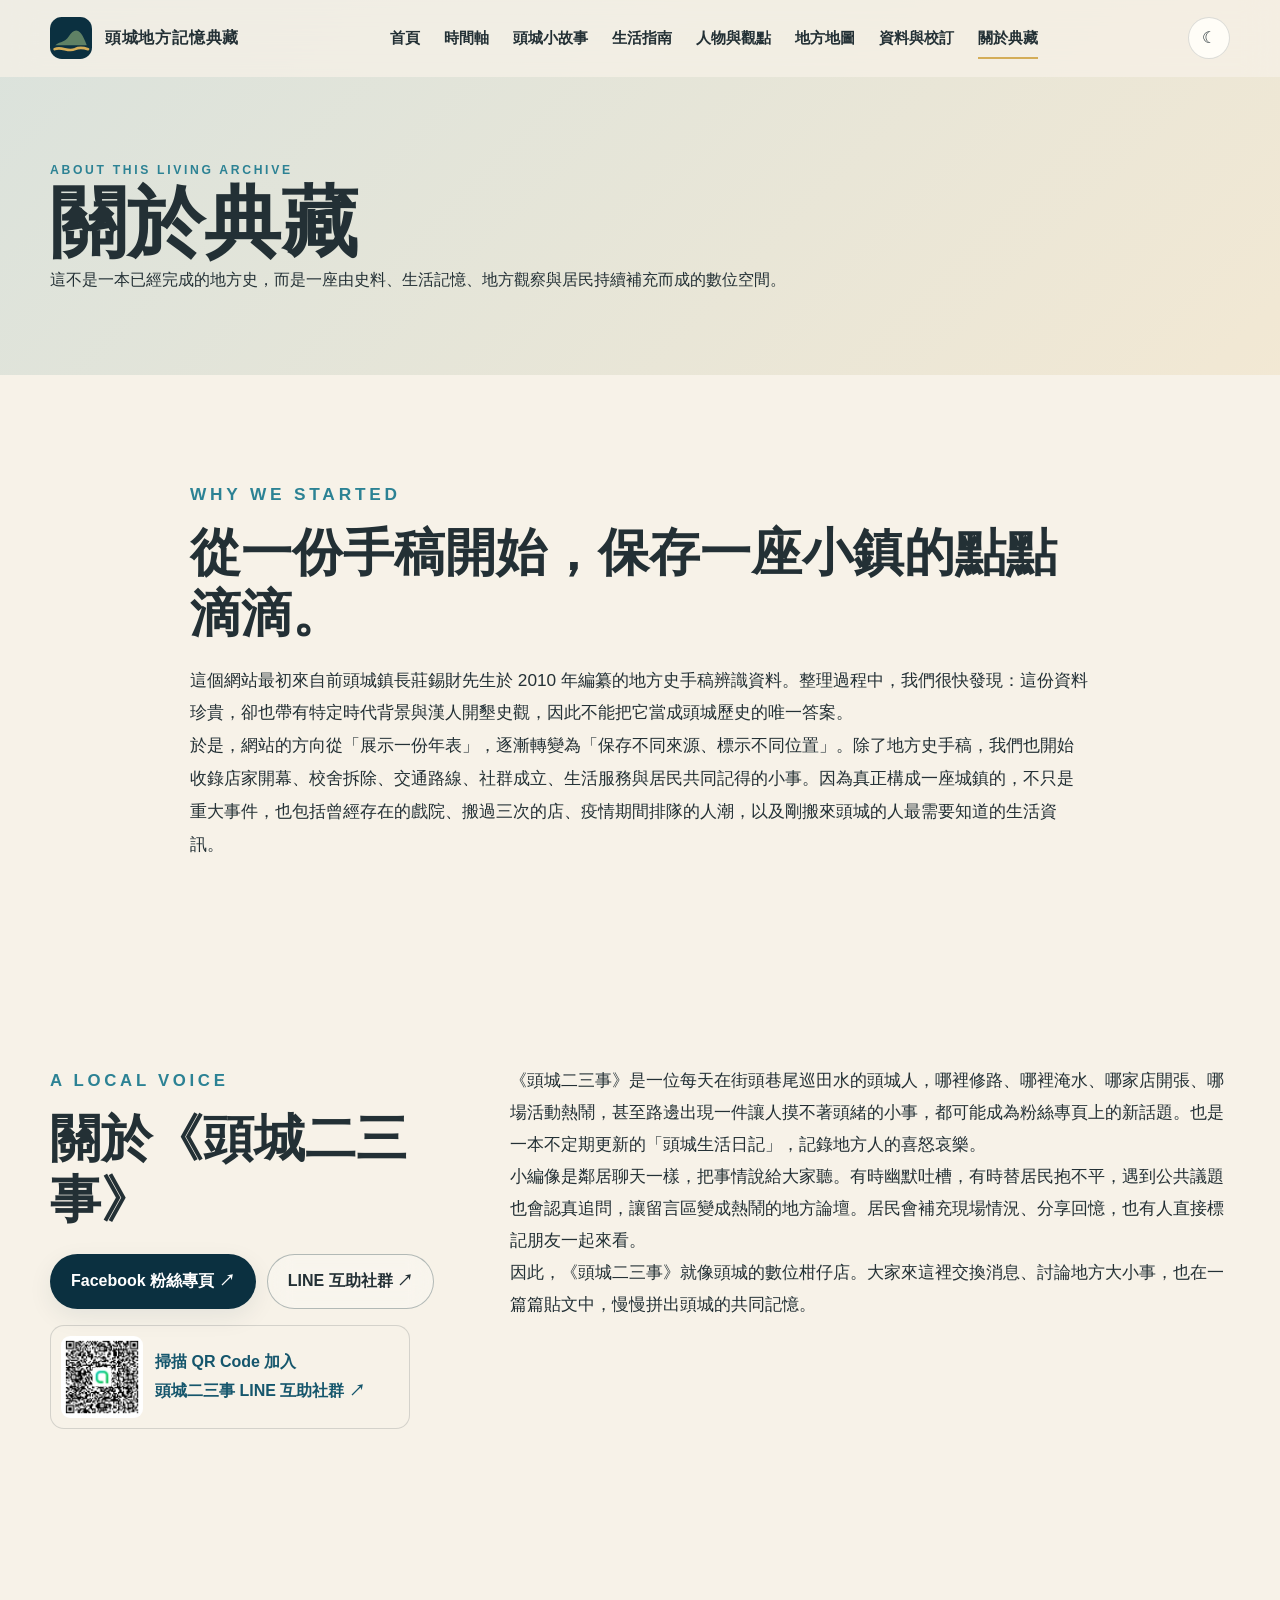
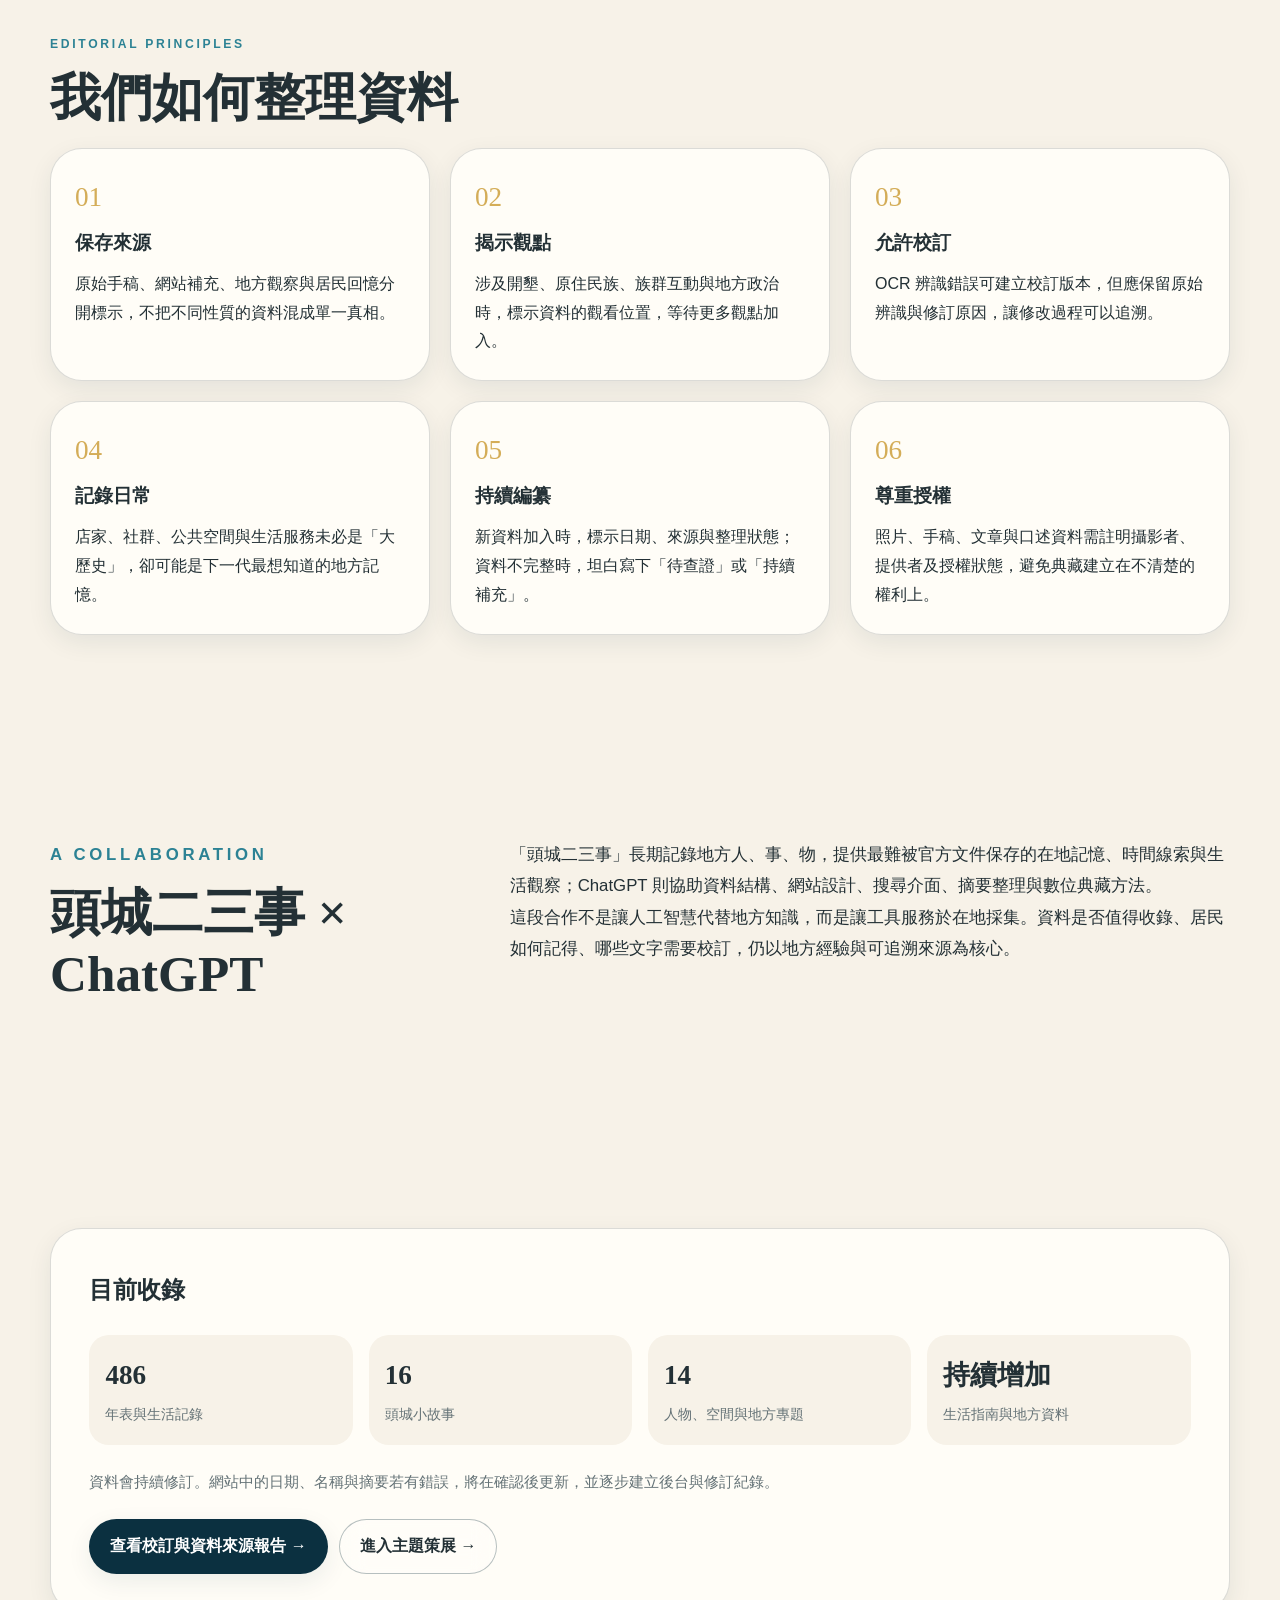
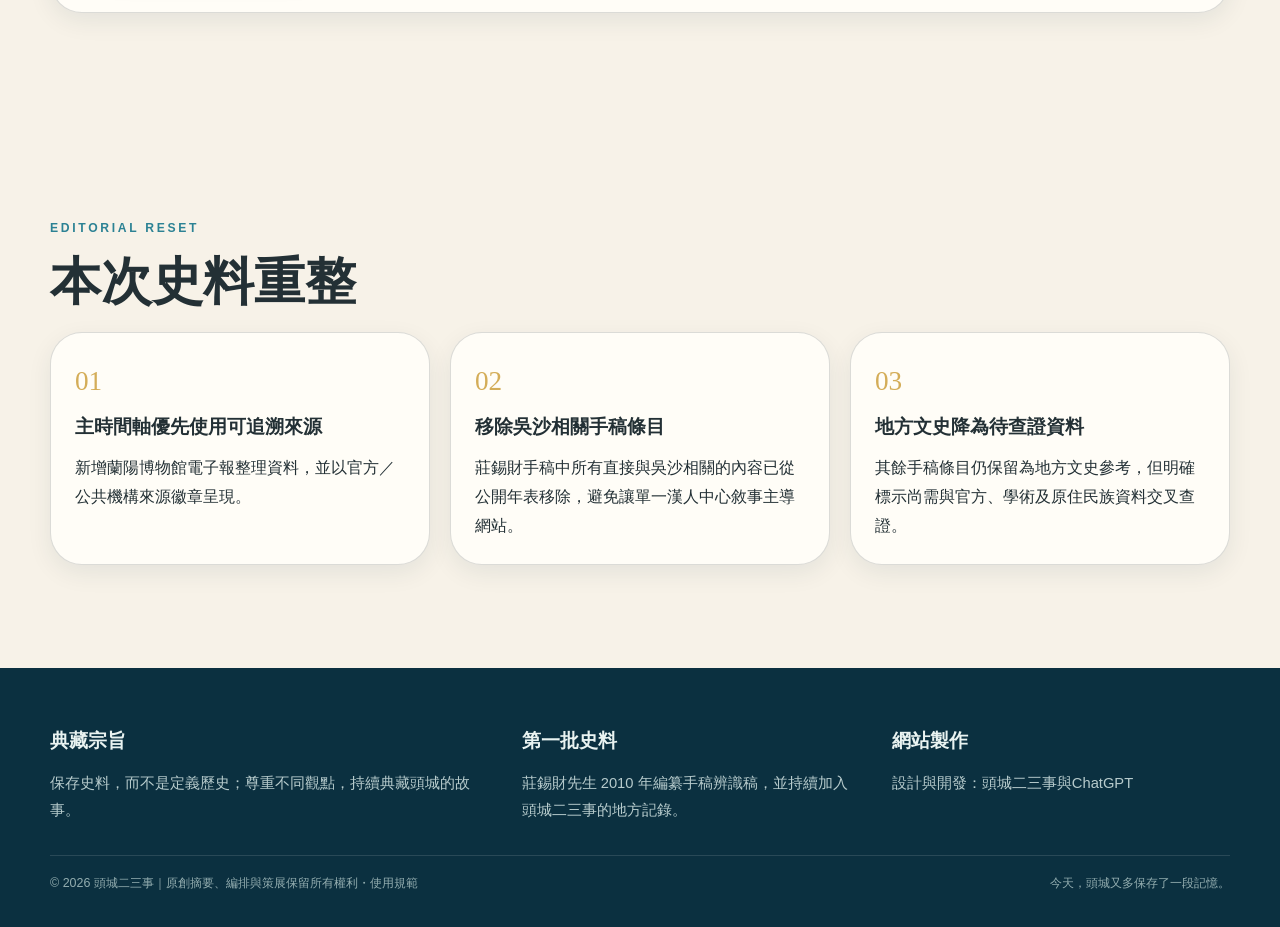
==== commit 91474a71: "Add files via upload" ====
--- a/about.html
+++ b/about.html
@@ -6,9 +6,9 @@
 <title>關於典藏｜頭城地方記憶典藏</title>
 <meta name="description" content="一座由頭城二三事與 ChatGPT 共同整理，持續保存地方史料、生活記憶與實用資訊的數位典藏。">
 <link rel="icon" href="favicon.svg">
-<link rel="stylesheet" href="assets/css/style.css?v=1.72">
-<script defer src="assets/data/site-meta.js?v=1.72"></script>
-<script defer src="assets/js/app.js?v=1.72">
+<link rel="stylesheet" href="assets/css/style.css?v=1.8">
+<script defer src="assets/data/site-meta.js?v=1.8"></script>
+<script defer src="assets/js/app.js?v=1.8">
 </script>
 </head>
 <body>
--- a/assets/css/style.css
+++ b/assets/css/style.css
@@ -82,6 +82,7 @@
 
 /* v1.61: 地方文化紀錄與完整年代索引 */
 #local-cultural-records,#dakenggu-culture,#guishan-symbol,#dongyue-artifact{scroll-margin-top:126px}.local-record-directory{margin-top:3rem;padding-top:2rem;border-top:1px solid var(--color-line)}.local-record-directory>p:not(.eyebrow){max-width:760px;color:var(--color-muted);margin:.6rem 0 1.4rem}.local-record-links .people-entry-card{min-height:225px}.local-cultural-section{background:var(--color-paper)}.local-record-grid{display:grid;gap:1.25rem}.local-record-card{padding:clamp(1.4rem,4vw,2.2rem);border:1px solid var(--color-line);border-radius:var(--radius-lg);background:var(--color-paper-strong);box-shadow:var(--shadow-sm)}.local-record-heading{display:flex;align-items:center;gap:1rem;flex-wrap:wrap}.local-record-heading h3{font:900 clamp(1.35rem,3vw,1.8rem) var(--serif)}.local-record-card>p{color:var(--color-muted);line-height:1.9}.record-tags{display:flex;flex-wrap:wrap;gap:.45rem;margin-top:1rem}.record-tags span{border:1px solid var(--color-line);border-radius:999px;padding:.3rem .65rem;font-size:.75rem;font-weight:800}.local-record-source{margin-top:1.2rem;padding-top:1rem;border-top:1px solid var(--color-line);font-size:.88rem}.local-record-source a{color:var(--color-ocean-700);font-weight:800}.decade-jump-label{display:block;margin:.2rem 0 .35rem;color:var(--color-muted);font-size:.72rem;font-weight:800}.decade-jump{width:100%;height:38px;margin-bottom:.75rem;padding:0 .45rem;border:1px solid var(--color-line);border-radius:.55rem;background:var(--color-paper-strong);color:var(--color-ink)}.decade-group+.decade-group{margin-top:.8rem}.year-index .decade-group h3{margin:.15rem 0 .25rem;color:var(--color-ink);font:900 .78rem var(--serif)}.year-index .decade-group button{display:flex;justify-content:space-between;gap:.4rem;width:100%;padding:.25rem 0;border:0;background:transparent;color:var(--color-muted);font:inherit;text-align:left;cursor:pointer;transition:var(--transition)}.year-index .decade-group button:hover{color:var(--color-ocean-700);transform:translateX(3px)}.year-index .decade-group button span{font-size:.8rem}.year-index .decade-group button small{font-size:.68rem;white-space:nowrap}
+.surfing-feature{scroll-margin-top:126px;background:linear-gradient(180deg,var(--color-paper),var(--color-bg))}.surfing-intro{margin-bottom:2rem}.surfing-story-grid{display:grid;grid-template-columns:repeat(2,minmax(0,1fr));gap:1.25rem}.surfing-impact-grid{display:grid;grid-template-columns:repeat(2,minmax(0,1fr));gap:1.25rem;margin:2rem 0}.surfing-impact-grid article{padding:1.6rem;border:1px solid var(--color-line);border-radius:var(--radius-lg);background:var(--color-paper-strong);box-shadow:var(--shadow-sm)}.surfing-impact-grid article:first-child{border-top:4px solid var(--color-ocean-500)}.surfing-impact-grid article:last-child{border-top:4px solid var(--color-rice)}.surfing-impact-grid h3{font:900 1.35rem var(--serif)}.surfing-impact-grid ul,.source-list{padding-left:1.2rem;color:var(--color-muted);line-height:1.85}.surfing-subheading{margin-top:3rem}.surfing-voices{grid-template-columns:repeat(5,minmax(0,1fr))}.surfing-voices article{padding:1.2rem}.surfing-research-note{border-left:5px solid var(--color-rice)}.source-list a{font-weight:800;color:var(--color-ocean-700)}@media(max-width:1000px){.surfing-voices{grid-template-columns:repeat(2,minmax(0,1fr))}}@media(max-width:760px){.surfing-story-grid,.surfing-impact-grid,.surfing-voices{grid-template-columns:1fr}}
 @media(max-width:900px){.archive-layout{grid-template-columns:1fr}.year-index{position:static;display:block;max-height:none;margin-bottom:.5rem;padding:1rem;border:1px solid var(--color-line);border-left:3px solid var(--color-rice);border-radius:var(--radius-md);background:var(--color-paper-strong)}.year-index>h2,.year-index>div{display:none}.year-index .decade-jump{margin-bottom:0}}
 
 /* 首頁「歷史上的今天」 */
@@ -99,7 +100,7 @@
 .today-more{padding:2rem;border:1px dashed rgba(255,255,255,.3);border-radius:var(--radius-lg);color:rgba(255,255,255,.75);text-align:center}.today-more a,.today-error a{color:#f2d384;font-weight:900}@media(max-width:1100px) and (min-width:901px){.nav-links{gap:.8rem;font-size:.84rem}}
 
 /* v1.7：地方地圖與時間軸空間關聯 */
-#george-mackay{scroll-margin-top:126px}
+#george-mackay,.mackay-transport,.name-history-section,.school-history-section{scroll-margin-top:126px}
 .map-hero{padding-bottom:2.8rem}.map-hero-stats{display:flex;flex-wrap:wrap;gap:.65rem;margin-top:1.5rem}.map-hero-stats span{display:flex;align-items:baseline;gap:.4rem;padding:.55rem .9rem;border:1px solid var(--color-line);border-radius:999px;background:rgba(255,255,255,.25)}.map-hero-stats strong{color:var(--color-ocean-700);font-size:1.2rem}.map-section{padding-top:2rem}.map-workspace{display:grid;grid-template-columns:minmax(320px,390px) minmax(0,1fr);gap:1.4rem;align-items:start}.map-sidebar{display:flex;flex-direction:column;gap:1rem;min-width:0}.map-toolbar,.place-detail,.place-list{border:1px solid var(--color-line);border-radius:var(--radius-lg);background:var(--color-paper-strong);box-shadow:var(--shadow-sm)}.map-toolbar{padding:1.15rem}.map-search{display:grid;gap:.35rem}.map-search span,.map-layers legend{font-weight:900}.map-search input{width:100%;padding:.8rem .9rem;border:1px solid var(--color-line);border-radius:.85rem;background:var(--color-paper);color:var(--color-ink);font:inherit}.map-search input:focus{outline:3px solid rgba(44,130,148,.2);border-color:var(--color-ocean-500)}.map-layers{margin:1rem 0 0;padding:0;border:0}.map-layers legend{margin-bottom:.55rem}.map-layers>div{display:grid;grid-template-columns:1fr 1fr;gap:.5rem}.map-layer-chip{display:grid;grid-template-columns:auto auto 1fr auto;align-items:center;gap:.4rem;padding:.55rem;border:1px solid var(--color-line);border-radius:.75rem;cursor:pointer;background:var(--color-paper)}.map-layer-chip input{margin:0}.map-layer-chip>span,.place-list-symbol{display:grid;place-items:center;width:25px;height:25px;border-radius:50%;color:white;font-weight:900}.map-layer-chip small{color:var(--color-muted)}.history>span,.place-list-symbol.history,.place-marker.history{background:#956331}.faith>span,.place-list-symbol.faith,.place-marker.faith{background:#a6463d}.literature>span,.place-list-symbol.literature,.place-marker.literature{background:#566e9d}.harbor>span,.place-list-symbol.harbor,.place-marker.harbor{background:#16758c}.map-filter-summary{display:flex;justify-content:space-between;align-items:center;margin-top:.8rem;color:var(--color-muted);font-size:.82rem}.map-filter-summary button{border:0;background:transparent;color:var(--color-ocean-700);font:inherit;font-weight:900;cursor:pointer}.place-detail{padding:1.25rem;scroll-margin-top:85px}.place-detail-empty{text-align:center;padding:1.3rem .5rem}.place-detail-empty>span{display:grid;place-items:center;width:52px;height:52px;margin:0 auto .75rem;border-radius:1rem;background:var(--color-ocean-900);color:white;font:900 1.5rem var(--serif)}.place-detail-empty h2{margin:0 0 .35rem;font:900 1.2rem var(--serif)}.place-detail-empty p{margin:0;color:var(--color-muted)}.place-detail-head{display:flex;align-items:center;justify-content:space-between}.source-badge.history{background:#f0e2cf;color:#75461d}.source-badge.faith{background:#f3deda;color:#7d2f28}.source-badge.literature{background:#e2e6f1;color:#40547c}.source-badge.harbor{background:#dceef2;color:#0c6174}.place-close{border:0;background:transparent;color:var(--color-muted);font-size:1.5rem;cursor:pointer}.place-detail h2{margin:.7rem 0 .4rem;font:900 1.65rem var(--serif)}.place-detail>p{color:var(--color-muted);line-height:1.75}.place-facts{display:grid;gap:.4rem;margin:1rem 0;padding:.8rem;border-radius:.8rem;background:var(--color-paper)}.place-facts div{display:grid;grid-template-columns:48px 1fr;gap:.5rem}.place-facts dt{color:var(--color-ocean-500);font-weight:900}.place-facts dd{margin:0}.place-detail h3{margin:1rem 0 .45rem;font-size:1rem}.place-event-list{display:grid;gap:.45rem;margin:0;padding:0;list-style:none}.place-event-list li{display:grid;grid-template-columns:78px 1fr;gap:.5rem;padding-bottom:.45rem;border-bottom:1px solid var(--color-line)}.place-event-list time{color:var(--color-ocean-500);font-variant-numeric:tabular-nums;font-size:.78rem}.place-event-list a{color:var(--color-ink);font-size:.86rem;font-weight:800;text-decoration:none}.place-event-list a:hover{text-decoration:underline}.place-no-events{padding:.75rem;border-radius:.7rem;background:var(--color-paper);color:var(--color-muted)}.place-actions{display:flex;flex-wrap:wrap;gap:.45rem;margin-top:1rem}.place-actions .btn{min-height:42px;padding:.55rem .75rem;font-size:.78rem}.place-source{width:100%;margin-top:.15rem;color:var(--color-ocean-700);font-size:.8rem;font-weight:800}.place-list{overflow:hidden}.place-list-item{display:grid;grid-template-columns:auto 1fr auto;align-items:center;gap:.7rem;width:100%;padding:.8rem .9rem;border:0;border-bottom:1px solid var(--color-line);background:transparent;color:var(--color-ink);text-align:left;cursor:pointer}.place-list-item:last-child{border-bottom:0}.place-list-item:hover,.place-list-item.active{background:rgba(44,130,148,.08)}.place-list-item span:nth-child(2){display:grid;gap:.05rem}.place-list-item small,.place-list-item em{color:var(--color-muted);font-size:.7rem;font-style:normal}.place-list-item strong{font-size:.95rem}.place-list-item b{color:var(--color-ocean-500)}.map-empty{padding:1.8rem;text-align:center}.map-empty p{color:var(--color-muted)}.map-stage{position:sticky;top:88px;min-width:0}.map-stage #touchengMap{height:calc(100vh - 122px);min-height:620px;border:1px solid var(--color-line);border-radius:var(--radius-lg);background:#dfe9e2;box-shadow:var(--shadow-lg);z-index:1}.map-note{display:flex;gap:.55rem;margin:.6rem .5rem 0;color:var(--color-muted);font-size:.78rem}.map-note strong{color:var(--color-ink)}.place-marker-wrap{background:transparent;border:0}.place-marker{display:grid;place-items:center;width:38px;height:38px;border:3px solid white;border-radius:50% 50% 50% 10%;transform:rotate(-45deg);box-shadow:0 5px 12px rgba(11,48,64,.28);color:white}.place-marker i{transform:rotate(45deg);font-style:normal;font-weight:900}.leaflet-tooltip{font-family:var(--sans);font-weight:900}.event-place-links{display:flex;flex-wrap:wrap;align-items:center;gap:.45rem;margin:.8rem 0;padding:.7rem .8rem;border-radius:.8rem;background:rgba(44,130,148,.08)}.event-place-links strong{margin-right:.2rem}.event-place-links a{color:var(--color-ocean-700);font-size:.82rem;font-weight:900}.event-place-links a:hover{text-decoration:underline}
 @media(max-width:980px){.map-workspace{grid-template-columns:330px minmax(0,1fr)}.map-layers>div{grid-template-columns:1fr}.map-stage #touchengMap{min-height:560px}}
 @media(max-width:760px){.map-workspace{display:flex;flex-direction:column}.map-stage{position:static;order:-1;width:100%}.map-stage #touchengMap{height:58vh;min-height:430px}.map-sidebar{width:100%}.map-layers>div{grid-template-columns:1fr 1fr}.map-note{flex-direction:column;gap:0}}
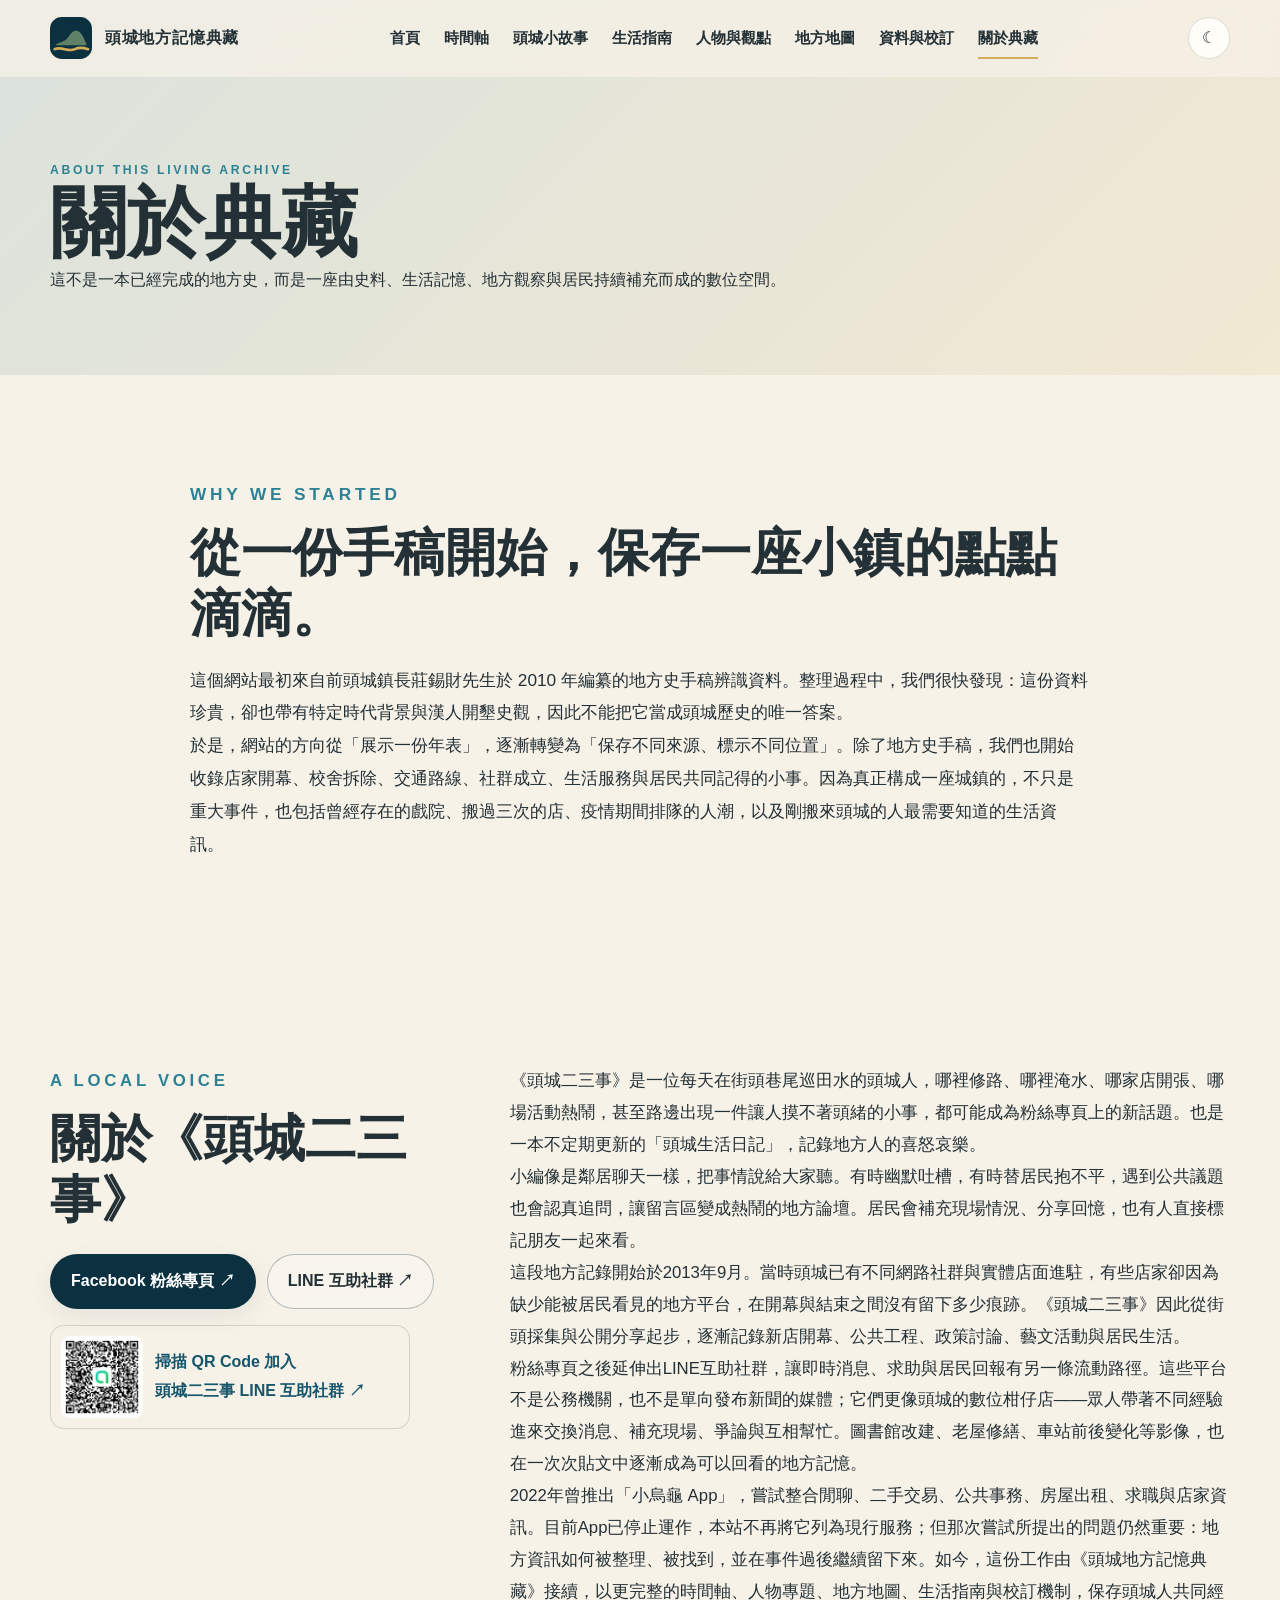
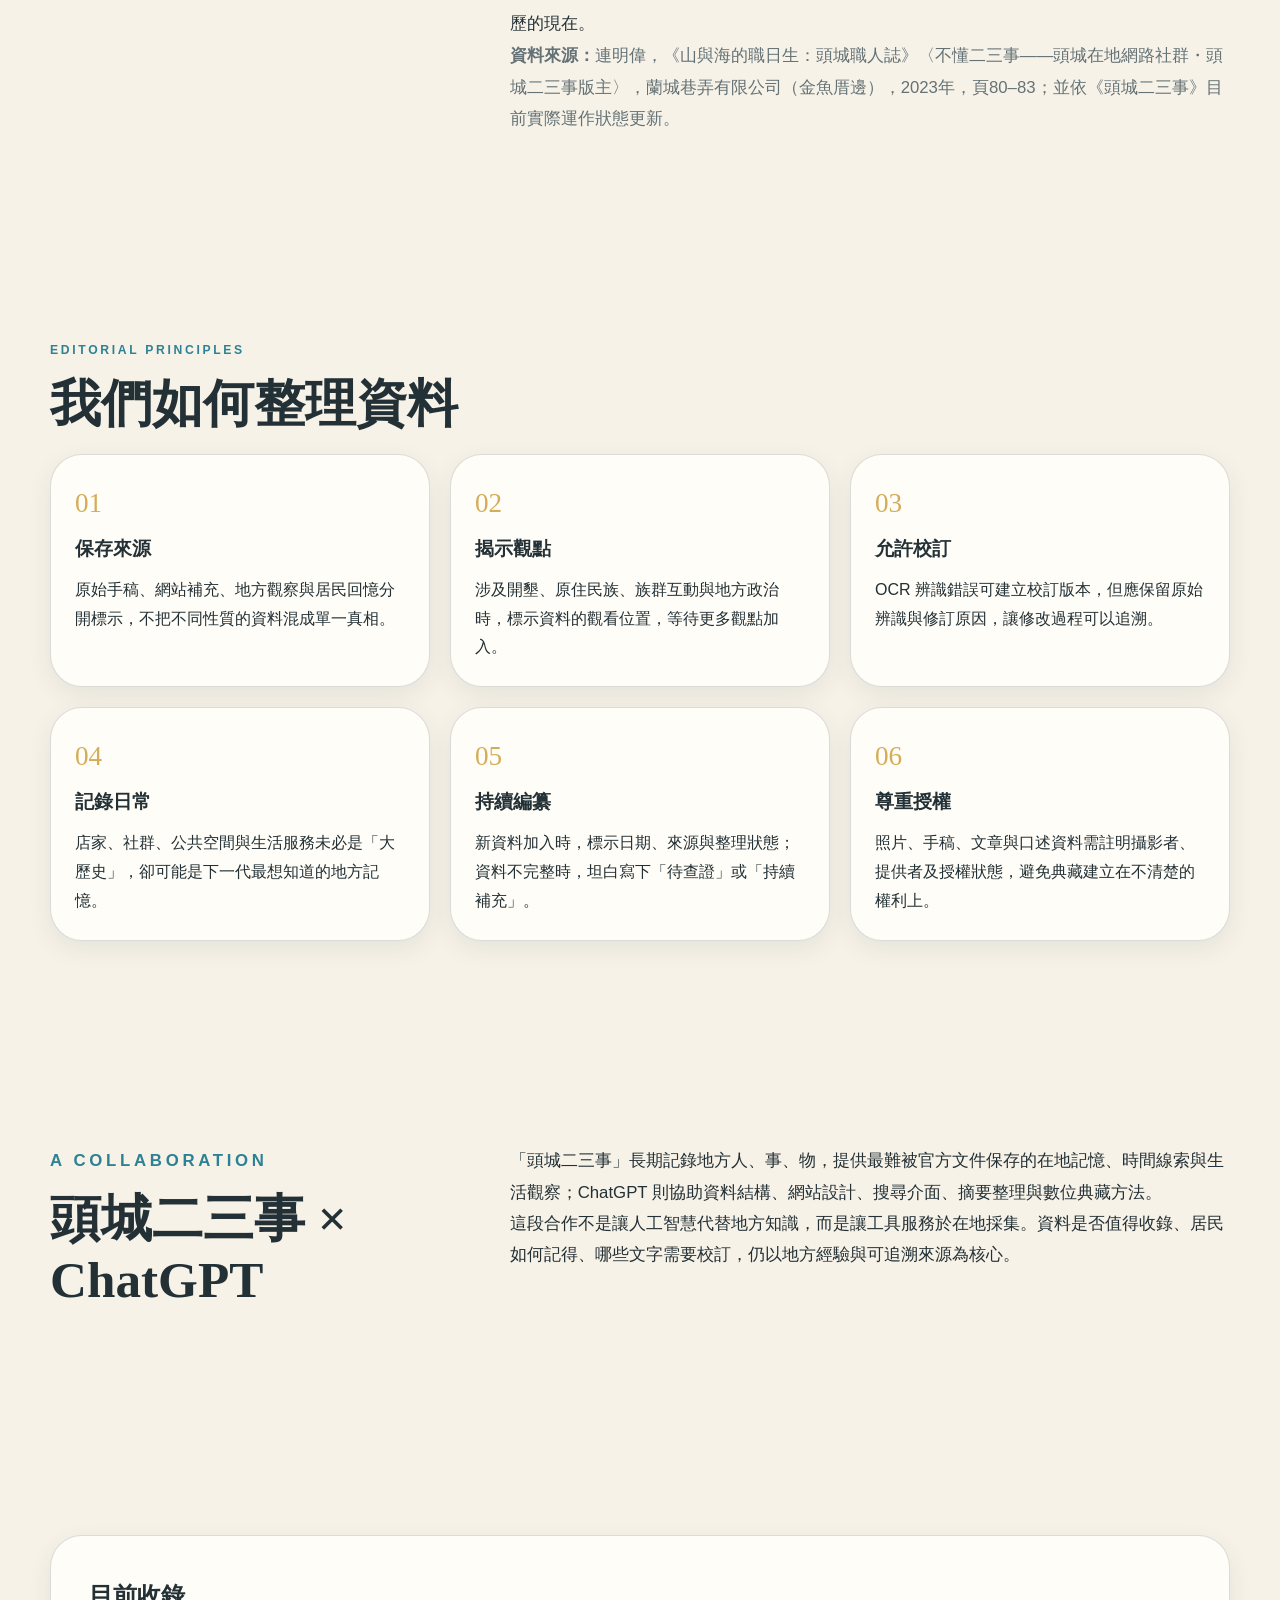
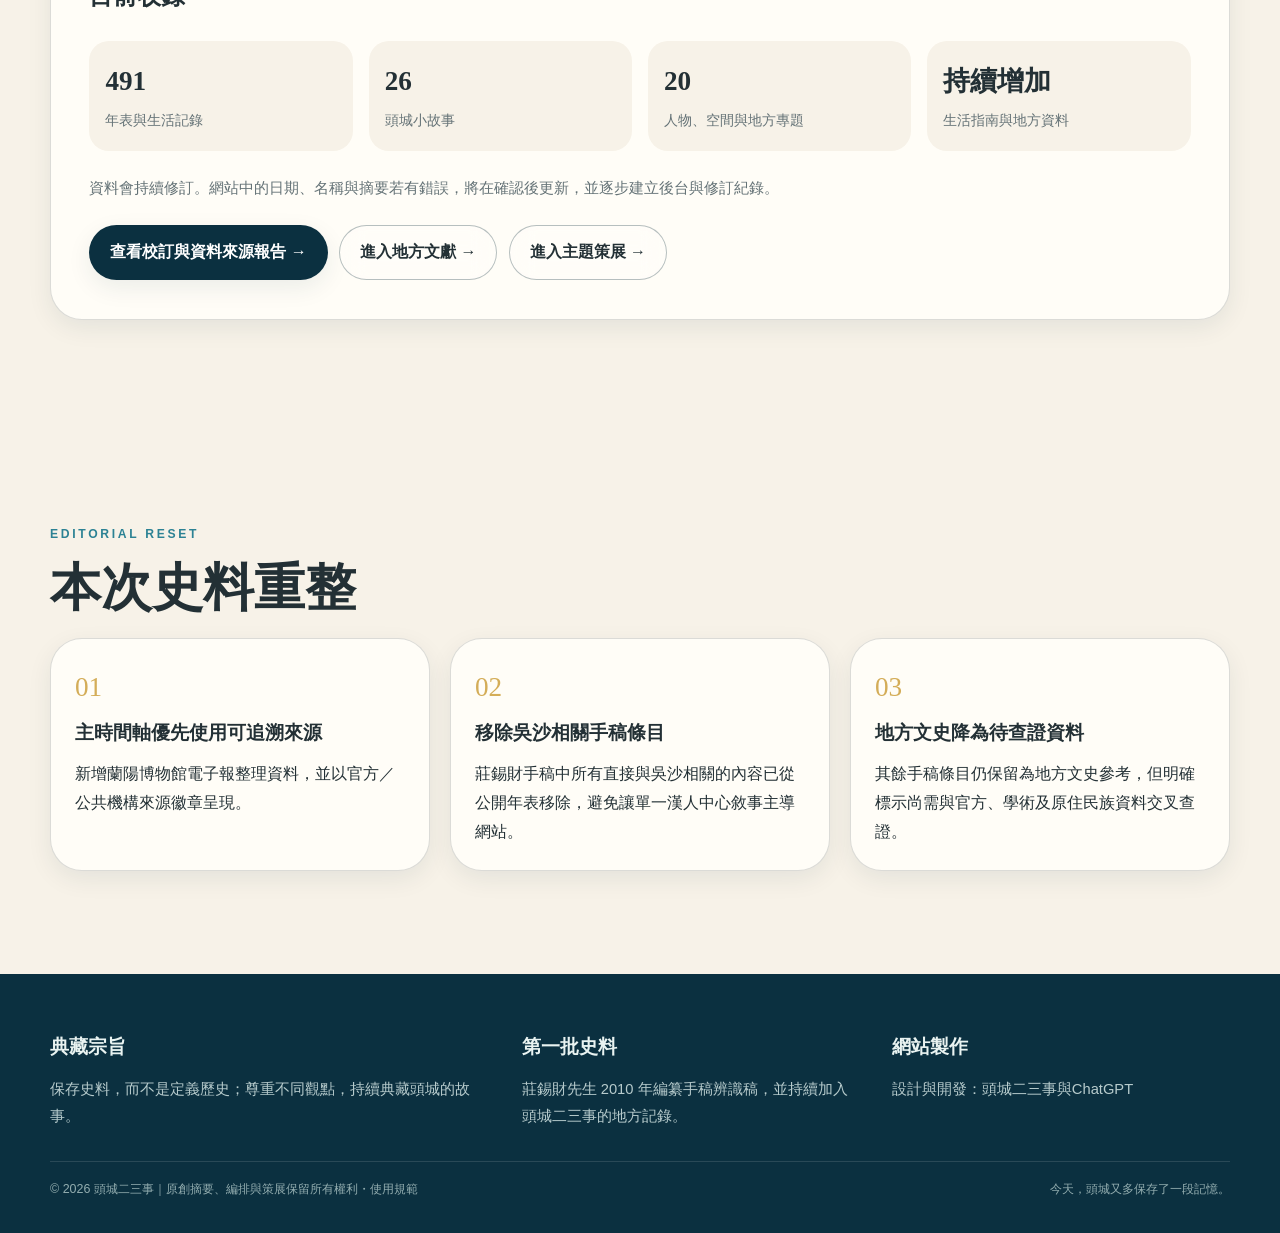
==== commit 589accdb: "Add files via upload" ====
--- a/about.html
+++ b/about.html
@@ -6,9 +6,9 @@
 <title>關於典藏｜頭城地方記憶典藏</title>
 <meta name="description" content="一座由頭城二三事與 ChatGPT 共同整理，持續保存地方史料、生活記憶與實用資訊的數位典藏。">
 <link rel="icon" href="favicon.svg">
-<link rel="stylesheet" href="assets/css/style.css?v=1.8">
-<script defer src="assets/data/site-meta.js?v=1.8"></script>
-<script defer src="assets/js/app.js?v=1.8">
+<link rel="stylesheet" href="assets/css/style.css?v=1.81">
+<script defer src="assets/data/site-meta.js?v=1.81"></script>
+<script defer src="assets/js/app.js?v=1.81">
 </script>
 </head>
 <body>
@@ -70,7 +70,10 @@
 <div class="about-toucheng23-copy">
 <p>《頭城二三事》是一位每天在街頭巷尾巡田水的頭城人，哪裡修路、哪裡淹水、哪家店開張、哪場活動熱鬧，甚至路邊出現一件讓人摸不著頭緒的小事，都可能成為粉絲專頁上的新話題。也是一本不定期更新的「頭城生活日記」，記錄地方人的喜怒哀樂。</p>
 <p>小編像是鄰居聊天一樣，把事情說給大家聽。有時幽默吐槽，有時替居民抱不平，遇到公共議題也會認真追問，讓留言區變成熱鬧的地方論壇。居民會補充現場情況、分享回憶，也有人直接標記朋友一起來看。</p>
-<p>因此，《頭城二三事》就像頭城的數位柑仔店。大家來這裡交換消息、討論地方大小事，也在一篇篇貼文中，慢慢拼出頭城的共同記憶。</p>
+<p>這段地方記錄開始於2013年9月。當時頭城已有不同網路社群與實體店面進駐，有些店家卻因為缺少能被居民看見的地方平台，在開幕與結束之間沒有留下多少痕跡。《頭城二三事》因此從街頭採集與公開分享起步，逐漸記錄新店開幕、公共工程、政策討論、藝文活動與居民生活。</p>
+<p>粉絲專頁之後延伸出LINE互助社群，讓即時消息、求助與居民回報有另一條流動路徑。這些平台不是公務機關，也不是單向發布新聞的媒體；它們更像頭城的數位柑仔店——眾人帶著不同經驗進來交換消息、補充現場、爭論與互相幫忙。圖書館改建、老屋修繕、車站前後變化等影像，也在一次次貼文中逐漸成為可以回看的地方記憶。</p>
+<p>2022年曾推出「小烏龜 App」，嘗試整合閒聊、二手交易、公共事務、房屋出租、求職與店家資訊。目前App已停止運作，本站不再將它列為現行服務；但那次嘗試所提出的問題仍然重要：地方資訊如何被整理、被找到，並在事件過後繼續留下來。如今，這份工作由《頭城地方記憶典藏》接續，以更完整的時間軸、人物專題、地方地圖、生活指南與校訂機制，保存頭城人共同經歷的現在。</p>
+<p class="small-note"><strong>資料來源：</strong>連明偉，《山與海的職日生：頭城職人誌》〈不懂二三事——頭城在地網路社群・頭城二三事版主〉，蘭城巷弄有限公司（金魚厝邊），2023年，頁80–83；並依《頭城二三事》目前實際運作狀態更新。</p>
 </div>
 </div>
 </section>
@@ -133,7 +136,7 @@
 <span>年表與生活記錄</span>
 </div>
 <div>
-<strong>16</strong>
+<strong data-story-count>—</strong>
 <span>頭城小故事</span>
 </div>
 <div>
@@ -146,7 +149,7 @@
 </div>
 </div>
 <p class="small-note">資料會持續修訂。網站中的日期、名稱與摘要若有錯誤，將在確認後更新，並逐步建立後台與修訂紀錄。</p>
-<div class="about-link-row"><a class="btn btn-primary" href="audit.html">查看校訂與資料來源報告 →</a><a class="btn btn-ghost" href="curations.html">進入主題策展 →</a></div>
+<div class="about-link-row"><a class="btn btn-primary" href="audit.html">查看校訂與資料來源報告 →</a><a class="btn btn-ghost" href="literature.html">進入地方文獻 →</a><a class="btn btn-ghost" href="curations.html">進入主題策展 →</a></div>
 </div>
 </section>
 <section class="section section-muted">
--- a/assets/css/style.css
+++ b/assets/css/style.css
@@ -78,6 +78,7 @@
 
 /* people, about and guide refinements */
 .people-directory-section{padding-bottom:2rem}.people-directory{display:grid;grid-template-columns:repeat(3,minmax(0,1fr));gap:1.25rem}.people-entry-card{display:flex;min-height:245px;flex-direction:column;align-items:flex-start;padding:1.6rem;border:1px solid var(--color-line);border-radius:var(--radius-lg);background:var(--color-paper-strong);box-shadow:var(--shadow-sm);transition:var(--transition)}.people-entry-card:hover{transform:translateY(-5px);box-shadow:var(--shadow-lg)}.people-entry-card h3{font:900 1.8rem var(--serif);margin:1rem 0 .5rem}.people-entry-card p{color:var(--color-muted)}.people-entry-card strong{margin-top:auto;padding-top:1.2rem;color:var(--color-ocean-700)}.people-sticky-nav{position:sticky;top:68px;z-index:20;border-block:1px solid var(--color-line);background:color-mix(in srgb,var(--color-paper-strong) 92%,transparent);backdrop-filter:blur(10px)}.people-sticky-nav .container{display:flex;align-items:center;gap:.55rem;overflow-x:auto;padding-block:.72rem;white-space:nowrap}.people-sticky-nav a{font-weight:900;color:var(--color-ocean-700)}.people-sticky-nav span{color:var(--color-line)}#li-rongchun,#zhuo-mama,#lin-ruiwen,#lian-mingwei,#peng-renhong,#yuan-he-cheng{scroll-margin-top:126px}.person-section .profile-source{margin-top:2rem}.profile-links{display:flex;flex-wrap:wrap;gap:.7rem;margin-top:1.2rem}.video-embed{position:relative;aspect-ratio:16/9;margin-top:1.5rem;border-radius:var(--radius-lg);overflow:hidden;background:#000}.video-embed iframe{width:100%;height:100%;border:0}.book-cover{width:min(100%,280px);margin-inline:auto;border-radius:8px;box-shadow:var(--shadow-lg)}.book-aside{justify-items:stretch}.source-badge.news{background:#e8edf7;color:#304a73}.source-badge.oral{background:#efe7dc;color:#6f4f34}.about-toucheng23-copy p{font-size:1.05rem;line-height:1.9}.about-link-row{display:flex;flex-wrap:wrap;gap:.7rem;margin-top:1.5rem}.guide-image-link{display:grid;grid-template-columns:82px 1fr;align-items:center;gap:12px;width:min(100%,360px);margin-top:1rem;padding:10px;border:1px solid var(--color-line);border-radius:14px;background:var(--color-paper)}.guide-image-link img{width:82px;height:82px;object-fit:cover;border-radius:9px}.guide-image-link span{font-weight:800;color:var(--color-ocean-700)}
+.directory-group{margin-top:2rem}.directory-group:first-of-type{margin-top:0}.directory-group-heading{display:flex;align-items:flex-start;gap:.9rem;margin-bottom:1rem}.directory-group-heading>span{display:grid;place-items:center;flex:0 0 40px;width:40px;height:40px;border-radius:50%;background:var(--color-ocean-900);color:#fff;font:800 1rem var(--serif)}.directory-group-heading h3{margin:0;font:900 1.45rem var(--serif)}.directory-group-heading p{margin:.2rem 0 0;color:var(--color-muted)}
 @media(max-width:900px){.people-directory{grid-template-columns:repeat(2,minmax(0,1fr))}}@media(max-width:700px){.people-directory{grid-template-columns:1fr}.people-entry-card{min-height:210px}.people-sticky-nav{top:60px}}
 
 /* v1.61: 地方文化紀錄與完整年代索引 */
@@ -110,4 +111,10 @@
 /* v1.71：權利聲明、典藏編號、資料指紋與人權策展 */
 .archive-id{display:inline-flex;align-items:center;gap:.35rem;margin:.45rem 0 0;color:var(--color-muted);font-size:.7rem;font-weight:800}.archive-id code,.source-details code{font-family:ui-monospace,SFMono-Regular,Consolas,monospace;color:var(--color-ocean-700);overflow-wrap:anywhere}.legal-layout{display:grid;grid-template-columns:minmax(0,1fr) minmax(250px,330px);gap:1.5rem;align-items:start}.legal-main{display:grid;gap:1rem}.legal-main article,.legal-aside{padding:clamp(1.25rem,3vw,2rem);border:1px solid var(--color-line);border-radius:var(--radius-lg);background:var(--color-paper-strong);box-shadow:var(--shadow-sm)}.legal-main h2,.legal-aside h2{margin-bottom:.65rem;font:900 1.45rem var(--serif)}.legal-main p,.legal-main li,.legal-aside p{color:var(--color-muted);line-height:1.85}.legal-main ul{padding-left:1.2rem}.legal-aside{position:sticky;top:90px}.citation-example{display:block;padding:1rem;border-radius:.75rem;background:var(--color-paper);font-family:ui-monospace,SFMono-Regular,Consolas,monospace;line-height:1.7;overflow-wrap:anywhere}.integrity-panel{padding:clamp(1.3rem,3vw,2rem);border:1px solid var(--color-line);border-radius:var(--radius-lg);background:var(--color-paper-strong);box-shadow:var(--shadow-sm)}.integrity-panel dl{display:flex;flex-wrap:wrap;gap:1rem;margin:0 0 1.2rem}.integrity-panel dl div{min-width:150px;padding:.75rem;border-radius:.75rem;background:var(--color-paper)}.integrity-panel dt{font-size:.72rem;font-weight:900;color:var(--color-ocean-500)}.integrity-panel dd{margin:.2rem 0 0;font-weight:900}.integrity-panel>code{display:block;margin:.45rem 0 1rem;padding:1rem;border:1px solid var(--color-line);border-radius:.75rem;background:var(--color-paper);font:700 .82rem ui-monospace,SFMono-Regular,Consolas,monospace;word-break:break-all}.human-rights-section{background:linear-gradient(180deg,var(--color-paper),var(--color-paper-strong))}#toucheng-228-memory{scroll-margin-top:126px}.human-rights-section .profile-main>p{line-height:1.95}.human-rights-section .fact-card{border-left:4px solid #85514c}
 .event-feature-link{display:flex;flex-wrap:wrap;margin:1rem 0}.event-feature-link .btn{width:fit-content}
+.story-dialog-image{margin:1.2rem 0}.story-dialog-image img{width:100%;max-height:520px;object-fit:contain;border-radius:var(--radius-md);background:var(--color-paper)}.story-dialog-image figcaption{margin-top:.55rem;color:var(--color-muted);font-size:.78rem;line-height:1.65}.story-source{margin:.9rem 0;color:var(--color-muted);font-size:.82rem}.story-source a{color:var(--color-ocean-700);font-weight:800}
+.content-warning{margin:1rem 0;padding:1rem 1.15rem;border-left:5px solid #95534d;border-radius:0 var(--radius-md) var(--radius-md) 0;background:#f4e8e4}.content-warning p{margin:.25rem 0 0;color:#70443f}.profile-media-grid{display:grid;grid-template-columns:minmax(0,1.4fr) minmax(240px,.6fr);gap:1.4rem;align-items:start}.profile-media-grid p{line-height:1.9}.profile-media-grid figure{margin:0}.profile-media-grid img{width:100%;border-radius:var(--radius-md);filter:sepia(.12)}.profile-media-grid figcaption{margin-top:.55rem;color:var(--color-muted);font-size:.78rem;line-height:1.6}@media(max-width:760px){.profile-media-grid{grid-template-columns:1fr}}
 @media(max-width:800px){.legal-layout{grid-template-columns:1fr}.legal-aside{position:static}.integrity-panel dl{display:grid;grid-template-columns:1fr 1fr}.integrity-panel dl div{min-width:0}}@media(max-width:520px){.integrity-panel dl{grid-template-columns:1fr}}
+.living>span,.place-list-symbol.living,.place-marker.living{background:#c76b2b}.source-badge.living{background:#f7e7d7;color:#8b491f}.place-data-note{padding:.7rem .8rem;border-radius:.75rem;background:#fff4df;color:#765323!important;font-size:.78rem}.place-facts a{color:var(--color-ocean-700);font-weight:900}
+
+/* v1.81：地方文獻起始頁 */
+.literature-hero{background:linear-gradient(135deg,#ebe8dc,#dfe8df)}.literature-feature{display:grid;grid-template-columns:minmax(230px,340px) minmax(0,1fr);gap:clamp(1.5rem,5vw,4rem);align-items:start}.literature-cover{margin:0;position:sticky;top:92px}.literature-cover img,.literature-reading img{width:100%;border-radius:var(--radius-lg);box-shadow:var(--shadow-lg)}.literature-cover figcaption,.literature-reading figcaption{margin-top:.65rem;color:var(--color-muted);font-size:.76rem;line-height:1.6}.literature-main h2{margin:.25rem 0 1rem;font:900 clamp(2rem,5vw,4rem)/1.1 var(--serif)}.literature-lead{font-size:1.05rem;line-height:1.95}.bibliography-card{display:grid;gap:0;margin:1.5rem 0;border:1px solid var(--color-line);border-radius:var(--radius-lg);overflow:hidden;background:var(--color-paper-strong)}.bibliography-card div{display:grid;grid-template-columns:105px 1fr;gap:1rem;padding:.8rem 1rem;border-bottom:1px solid var(--color-line)}.bibliography-card div:last-child{border-bottom:0}.bibliography-card dt{font-weight:900;color:var(--color-ocean-500)}.bibliography-card dd{margin:0}.literature-actions{display:flex;flex-wrap:wrap;gap:.6rem}.literature-reading{display:grid;grid-template-columns:minmax(0,1.15fr) minmax(260px,.85fr);gap:clamp(1.5rem,5vw,4rem);align-items:center}.literature-reading p{line-height:1.9}.literature-reading figure{margin:0}.literature-index{display:grid;grid-template-columns:repeat(2,minmax(0,1fr));gap:1rem}.literature-index article{padding:1.3rem;border:1px solid var(--color-line);border-radius:var(--radius-lg);background:var(--color-paper-strong)}.literature-index span{color:var(--color-rice);font-size:.76rem;font-weight:900}.literature-index h3{margin:.4rem 0 .6rem;font:900 1.2rem var(--serif)}.literature-index p{color:var(--color-muted);line-height:1.7}.literature-note{display:grid;grid-template-columns:minmax(240px,.7fr) minmax(0,1.3fr);gap:2rem}.literature-note p{line-height:1.85}@media(max-width:760px){.literature-feature,.literature-reading,.literature-note{grid-template-columns:1fr}.literature-cover{position:static;max-width:420px}.literature-index{grid-template-columns:1fr}.bibliography-card div{grid-template-columns:1fr;gap:.2rem}.literature-actions .btn{width:100%}}
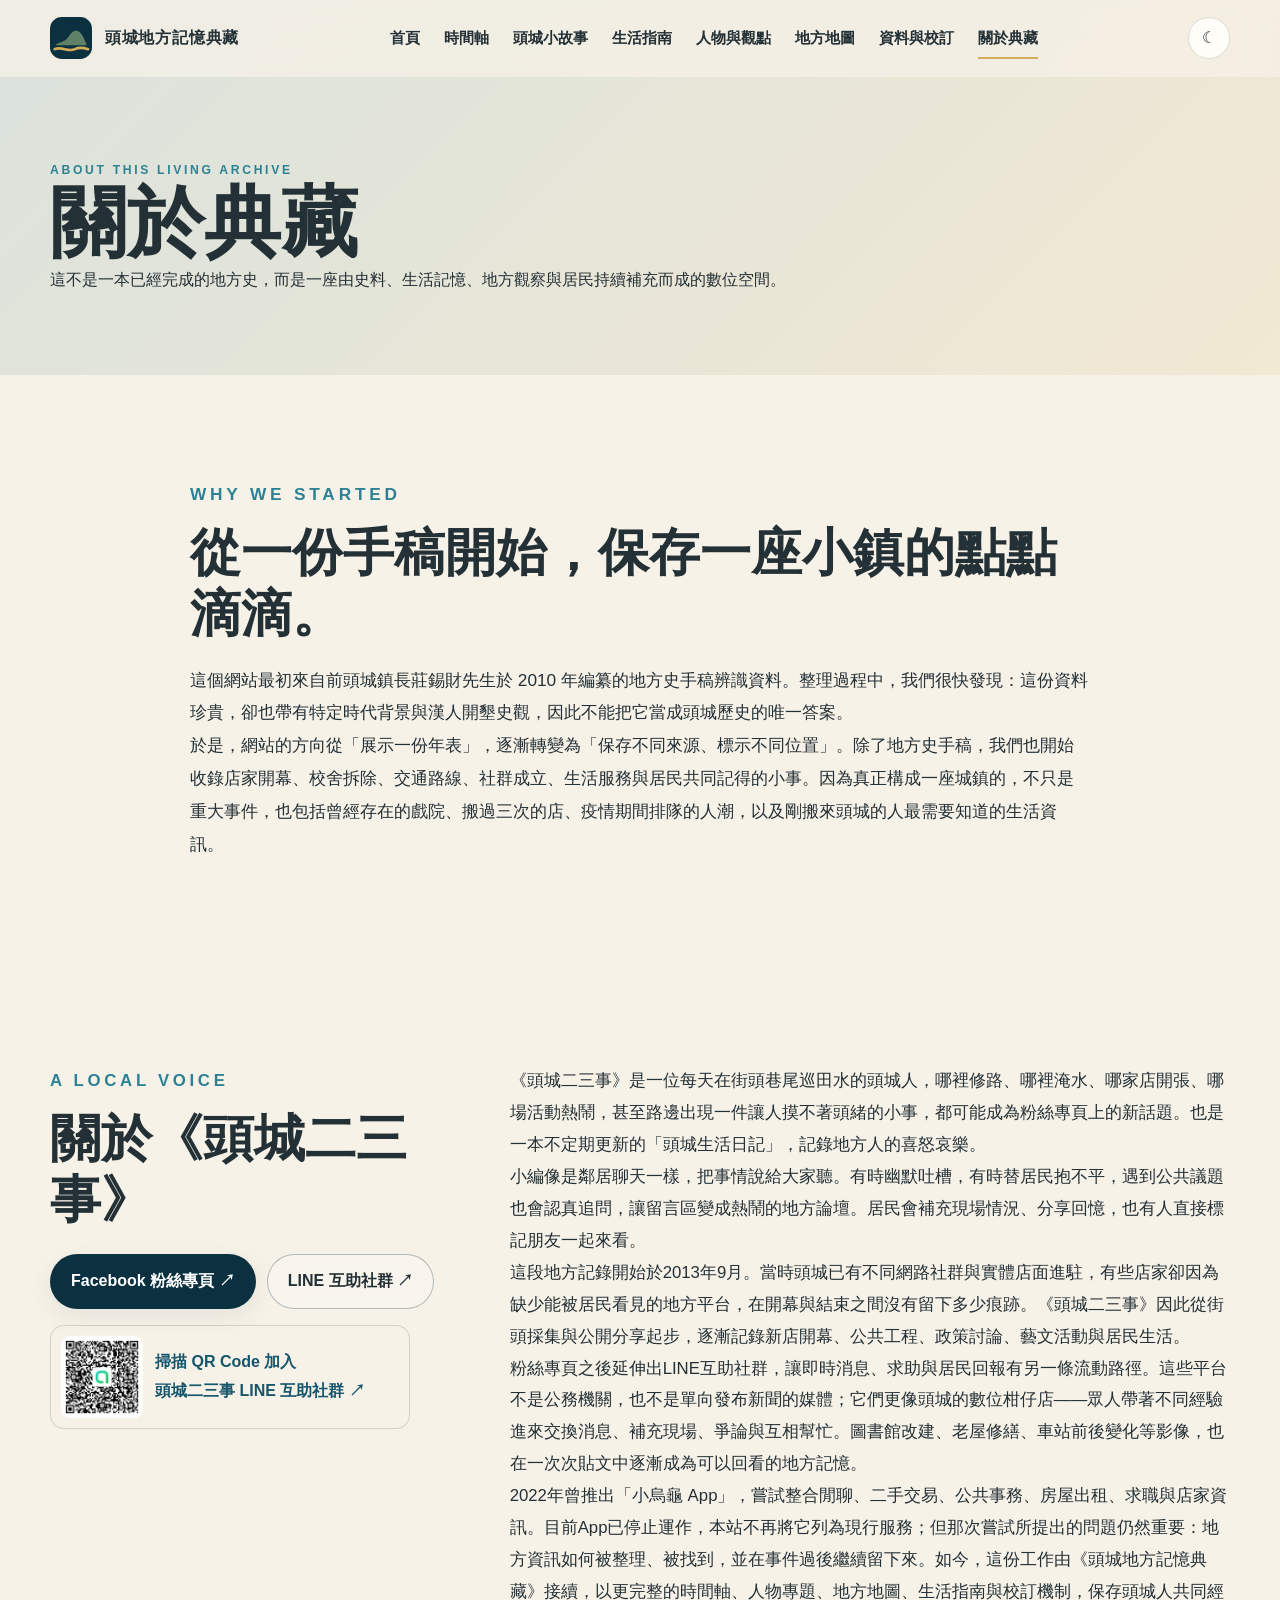
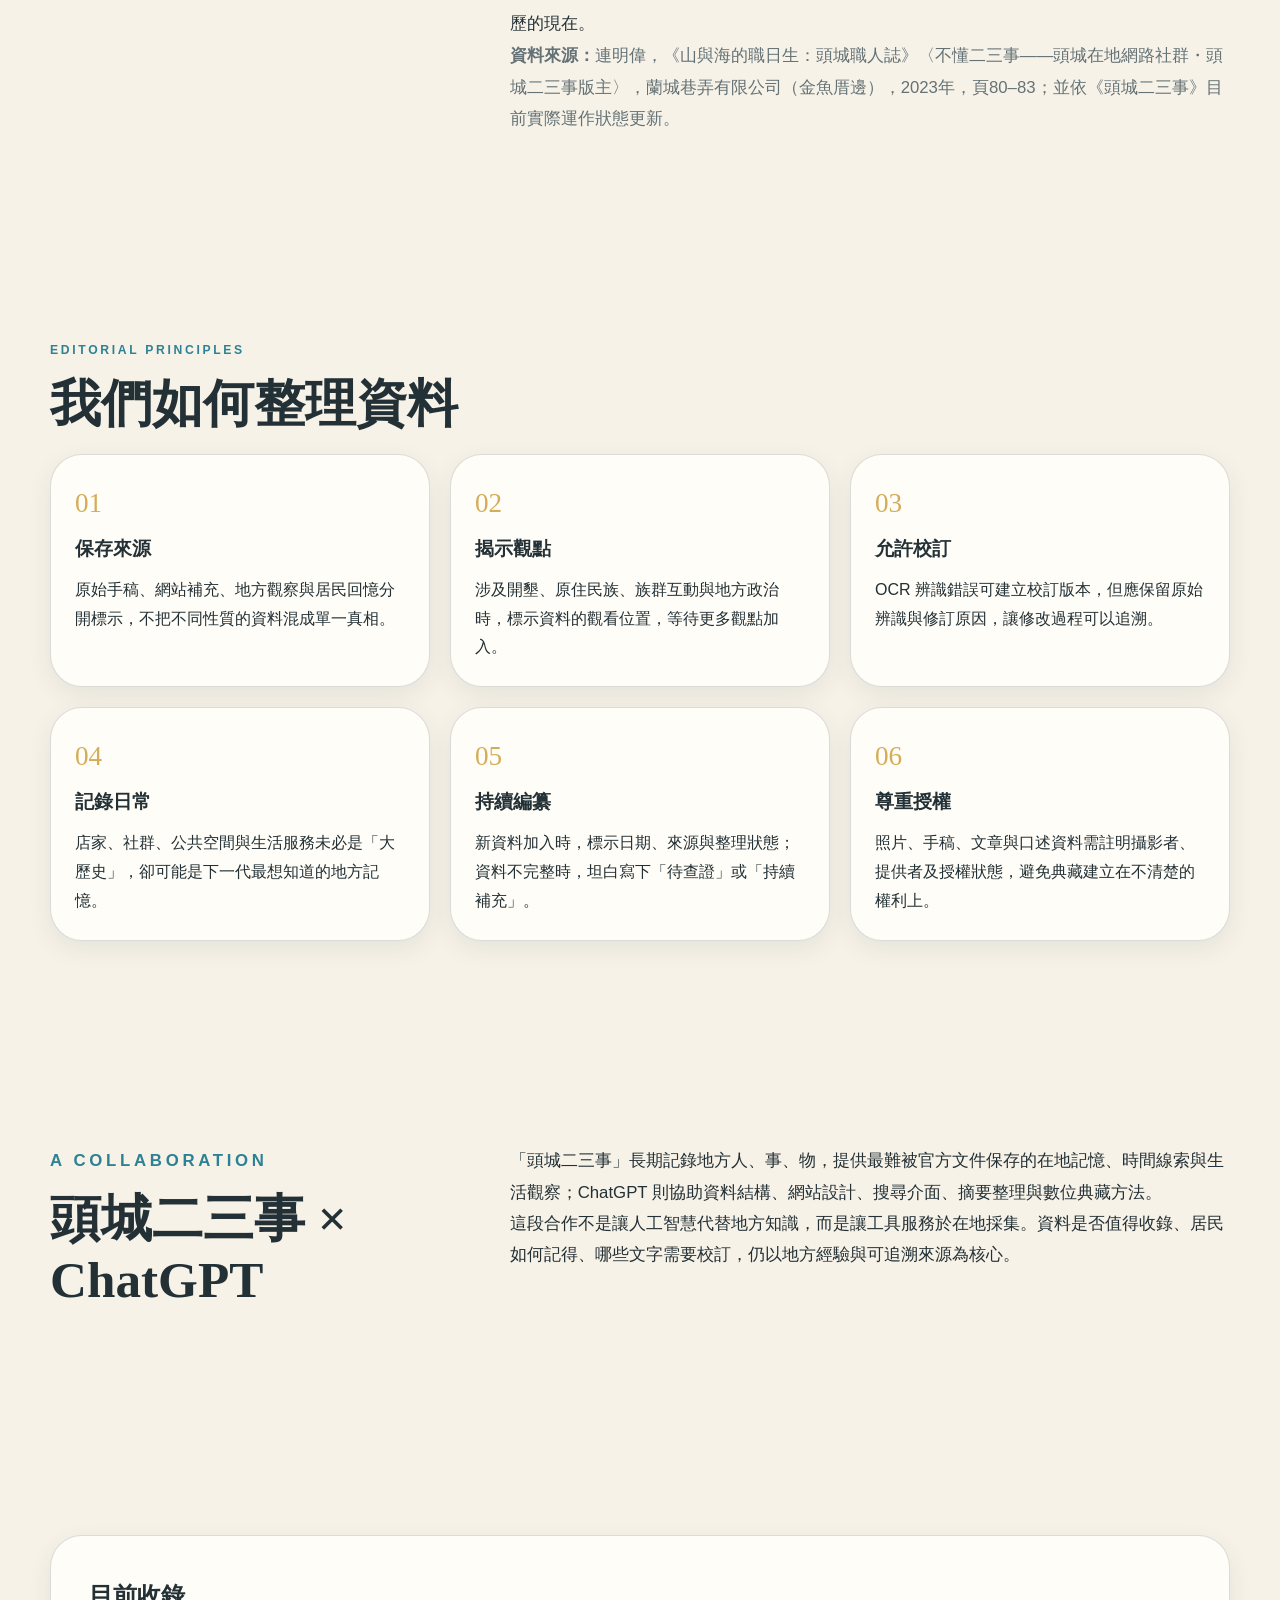
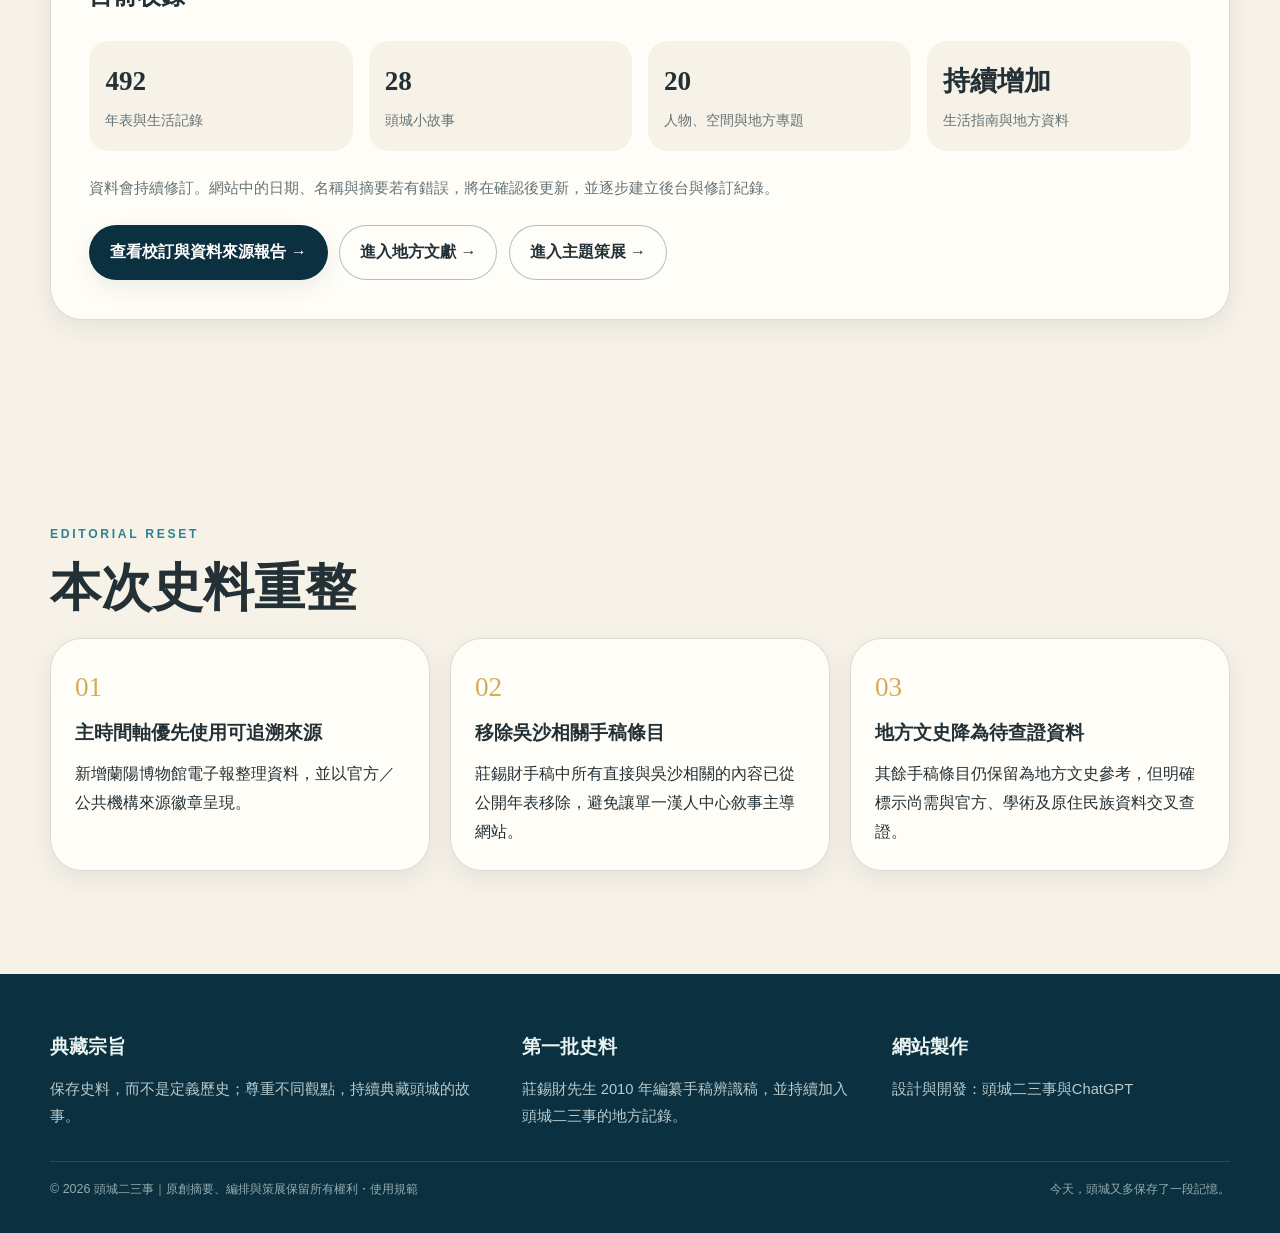
==== commit 45924b0f: "Add files via upload" ====
--- a/about.html
+++ b/about.html
@@ -6,9 +6,9 @@
 <title>關於典藏｜頭城地方記憶典藏</title>
 <meta name="description" content="一座由頭城二三事與 ChatGPT 共同整理，持續保存地方史料、生活記憶與實用資訊的數位典藏。">
 <link rel="icon" href="favicon.svg">
-<link rel="stylesheet" href="assets/css/style.css?v=1.81">
-<script defer src="assets/data/site-meta.js?v=1.81"></script>
-<script defer src="assets/js/app.js?v=1.81">
+<link rel="stylesheet" href="assets/css/style.css?v=1.83">
+<script defer src="assets/data/site-meta.js?v=1.83"></script>
+<script defer src="assets/js/app.js?v=1.83">
 </script>
 </head>
 <body>
--- a/assets/css/style.css
+++ b/assets/css/style.css
@@ -34,9 +34,9 @@
 
 /* V4 — 頭城小故事整合 */
 .portal-grid{grid-template-columns:repeat(5,1fr)}.portal-card.stories{--portal-accent:#ee704c}.portal-card.stories strong{color:var(--color-ocean-900)}
-.stories-hero{background:linear-gradient(125deg,#0b3040,#176577 58%,#d5ad58);color:white;padding:clamp(8rem,16vw,12rem) 0 5rem;position:relative;overflow:hidden}.stories-hero::after{content:"";position:absolute;width:360px;height:360px;border:58px solid rgba(185,218,221,.25);border-radius:50%;right:-100px;bottom:-210px}.stories-hero h1{font:900 clamp(3rem,8vw,7rem)/1.02 var(--serif);margin:.7rem 0 1rem}.stories-hero>div>p:not(.eyebrow){font-size:1.1rem;max-width:640px}.stories-hero .eyebrow{color:#dcecee}.story-stats{display:flex;gap:2rem;flex-wrap:wrap;margin-top:2rem}.story-stats span{display:grid;font-size:.8rem;letter-spacing:.08em;opacity:.9}.story-stats strong{font:900 2rem/1 var(--serif)}.stories-archive{padding-top:2rem}.story-tools{display:grid;gap:1rem;margin:2rem 0}.story-count{font-size:.85rem;color:var(--color-muted)}.archive-story-grid{display:grid;grid-template-columns:repeat(12,1fr);gap:1rem}.archive-story-card{grid-column:span 4;min-height:290px;border:1px solid var(--color-line);border-radius:var(--radius-lg);padding:1.4rem;background:var(--color-paper-strong);display:flex;flex-direction:column;cursor:pointer;transition:var(--transition);position:relative;overflow:hidden}.archive-story-card:nth-child(5n+1){grid-column:span 8;background:linear-gradient(145deg,var(--color-ocean-900),var(--color-ocean-700));color:white}.archive-story-card:nth-child(5n+3){background:rgba(185,218,221,.48)}.archive-story-card:nth-child(5n+4){background:rgba(238,112,76,.12)}.archive-story-card:hover{transform:translateY(-6px);box-shadow:var(--shadow-lg)}.story-number{font:italic 1.05rem var(--serif);opacity:.68}.story-category{font-size:.72rem;font-weight:900;letter-spacing:.1em;color:var(--color-ocean-500);margin-top:1.25rem}.archive-story-card:nth-child(5n+1) .story-category{color:#dcecee}.archive-story-card h2{font:900 1.35rem/1.42 var(--serif);margin:.35rem 0 .7rem}.archive-story-card>p{font-size:.9rem;color:var(--color-muted);display:-webkit-box;-webkit-line-clamp:3;-webkit-box-orient:vertical;overflow:hidden}.archive-story-card:nth-child(5n+1)>p{color:rgba(255,255,255,.8)}.story-card-footer{margin-top:auto;padding-top:1.2rem;display:flex;justify-content:space-between;align-items:center;font-size:.76rem;font-weight:800}.story-card-footer button{border:0;background:transparent;color:inherit;font-weight:900;cursor:pointer}.story-dialog{border:0;padding:0;background:transparent;max-width:min(720px,calc(100% - 2rem));color:var(--color-ink)}.story-dialog::backdrop{background:rgba(6,23,33,.72);backdrop-filter:blur(5px)}.story-dialog article{position:relative;background:var(--color-paper-strong);padding:clamp(1.5rem,5vw,3.5rem);border-radius:var(--radius-lg);box-shadow:0 28px 90px rgba(0,0,0,.34)}.dialog-close{position:absolute;right:1rem;top:.8rem;width:42px;height:42px;border:0;background:transparent;color:var(--color-ink);font-size:2rem;cursor:pointer}.story-dialog-category{font-size:.75rem;font-weight:900;letter-spacing:.12em;color:var(--color-ocean-500);margin-top:1.2rem}.story-dialog h2{font:900 clamp(1.8rem,5vw,3rem)/1.3 var(--serif);margin:.35rem 2rem 1rem 0}.story-dialog-content{font-size:1.05rem;color:var(--color-muted);white-space:pre-line}.story-dialog ul{margin:1rem 0;padding-left:1.4rem}.story-dialog li{margin:.35rem 0}.story-related{margin:1.5rem 0;padding:1rem;border-radius:var(--radius-md);background:rgba(212,173,88,.1)}.story-related p{color:var(--color-muted);margin-top:.3rem}.context-banner{display:grid;grid-template-columns:auto 1fr auto;align-items:center;gap:1rem;border:1px solid var(--color-line);border-radius:var(--radius-lg);padding:1rem 1.2rem;background:var(--color-paper-strong)}.context-banner p{font-size:.85rem;color:var(--color-muted)}
-@media(max-width:1100px){.portal-grid{grid-template-columns:repeat(3,1fr)}.archive-story-card{grid-column:span 6}.archive-story-card:nth-child(5n+1){grid-column:span 12}}
-@media(max-width:700px){.portal-grid{grid-template-columns:1fr}.archive-story-grid{grid-template-columns:1fr}.archive-story-card,.archive-story-card:nth-child(5n+1){grid-column:auto}.context-banner{grid-template-columns:1fr}.story-stats{gap:1.2rem}.stories-hero{padding-top:7rem}}
+.stories-hero{background:linear-gradient(125deg,#0b3040,#176577 58%,#d5ad58);color:white;padding:clamp(8rem,16vw,12rem) 0 5rem;position:relative;overflow:hidden}.stories-hero::after{content:"";position:absolute;width:360px;height:360px;border:58px solid rgba(185,218,221,.25);border-radius:50%;right:-100px;bottom:-210px}.stories-hero h1{font:900 clamp(3rem,8vw,7rem)/1.02 var(--serif);margin:.7rem 0 1rem}.stories-hero>div>p:not(.eyebrow){font-size:1.1rem;max-width:640px}.stories-hero .eyebrow{color:#dcecee}.story-stats{display:flex;gap:2rem;flex-wrap:wrap;margin-top:2rem}.story-stats span{display:grid;font-size:.8rem;letter-spacing:.08em;opacity:.9}.story-stats strong{font:900 2rem/1 var(--serif)}.stories-archive{padding-top:2rem}.story-tools{display:grid;gap:1rem;margin:2rem 0}.story-count{font-size:.85rem;color:var(--color-muted)}.archive-story-grid{display:grid;grid-template-columns:repeat(12,1fr);grid-auto-flow:dense;gap:1rem;align-items:stretch}.archive-story-card{grid-column:span 4;min-height:285px;border:1px solid var(--color-line);border-radius:var(--radius-lg);padding:1.4rem;background:var(--color-paper-strong);display:flex;flex-direction:column;cursor:pointer;transition:var(--transition);position:relative;overflow:hidden}.archive-story-card:nth-child(9n+1){grid-column:span 7;min-height:390px;background:linear-gradient(145deg,var(--color-ocean-900),var(--color-ocean-700));color:white}.archive-story-card:nth-child(9n+2){grid-column:span 5;min-height:390px;background:rgba(185,218,221,.48)}.archive-story-card:nth-child(9n+3){grid-column:span 3;min-height:250px}.archive-story-card:nth-child(9n+4){grid-column:span 6;min-height:320px;background:rgba(238,112,76,.12)}.archive-story-card:nth-child(9n+5){grid-column:span 3;min-height:320px}.archive-story-card:nth-child(9n+6){grid-column:span 5;min-height:285px;background:rgba(212,173,88,.12)}.archive-story-card:nth-child(9n+7){grid-column:span 7;min-height:350px;background:rgba(185,218,221,.3)}.archive-story-card:nth-child(9n+8){grid-column:span 4;min-height:350px}.archive-story-card:nth-child(9n){grid-column:span 8;min-height:300px;background:rgba(238,112,76,.1)}.archive-story-card:hover{transform:translateY(-6px);box-shadow:var(--shadow-lg)}.story-number{font:italic 1.05rem var(--serif);opacity:.68}.story-category{font-size:.72rem;font-weight:900;letter-spacing:.1em;color:var(--color-ocean-500);margin-top:1.25rem}.archive-story-card:nth-child(9n+1) .story-category{color:#dcecee}.archive-story-card h2{font:900 1.35rem/1.42 var(--serif);margin:.35rem 0 .7rem}.archive-story-card:nth-child(9n+1) h2,.archive-story-card:nth-child(9n+7) h2{font-size:clamp(1.55rem,2.4vw,2.15rem)}.archive-story-card>p{font-size:.9rem;color:var(--color-muted);display:-webkit-box;-webkit-line-clamp:3;-webkit-box-orient:vertical;overflow:hidden}.archive-story-card:nth-child(9n+1)>p{color:rgba(255,255,255,.8);-webkit-line-clamp:5}.archive-story-card:nth-child(9n+7)>p,.archive-story-card:nth-child(9n)>p{-webkit-line-clamp:4}.story-card-footer{margin-top:auto;padding-top:1.2rem;display:flex;justify-content:space-between;align-items:center;font-size:.76rem;font-weight:800}.story-card-footer button{border:0;background:transparent;color:inherit;font-weight:900;cursor:pointer}.story-dialog{border:0;padding:0;background:transparent;max-width:min(720px,calc(100% - 2rem));color:var(--color-ink)}.story-dialog::backdrop{background:rgba(6,23,33,.72);backdrop-filter:blur(5px)}.story-dialog article{position:relative;background:var(--color-paper-strong);padding:clamp(1.5rem,5vw,3.5rem);border-radius:var(--radius-lg);box-shadow:0 28px 90px rgba(0,0,0,.34)}.dialog-close{position:absolute;right:1rem;top:.8rem;width:42px;height:42px;border:0;background:transparent;color:var(--color-ink);font-size:2rem;cursor:pointer}.story-dialog-category{font-size:.75rem;font-weight:900;letter-spacing:.12em;color:var(--color-ocean-500);margin-top:1.2rem}.story-dialog h2{font:900 clamp(1.8rem,5vw,3rem)/1.3 var(--serif);margin:.35rem 2rem 1rem 0}.story-dialog-content{font-size:1.05rem;color:var(--color-muted);white-space:pre-line}.story-dialog ul{margin:1rem 0;padding-left:1.4rem}.story-dialog li{margin:.35rem 0}.story-related{margin:1.5rem 0;padding:1rem;border-radius:var(--radius-md);background:rgba(212,173,88,.1)}.story-related p{color:var(--color-muted);margin-top:.3rem}.context-banner{display:grid;grid-template-columns:auto 1fr auto;align-items:center;gap:1rem;border:1px solid var(--color-line);border-radius:var(--radius-lg);padding:1rem 1.2rem;background:var(--color-paper-strong)}.context-banner p{font-size:.85rem;color:var(--color-muted)}
+@media(max-width:1100px){.portal-grid{grid-template-columns:repeat(3,1fr)}.archive-story-card,.archive-story-card:nth-child(n){grid-column:span 6;min-height:300px}.archive-story-card:nth-child(9n+1),.archive-story-card:nth-child(9n+7){grid-column:span 12;min-height:360px}}
+@media(max-width:700px){.portal-grid{grid-template-columns:1fr}.archive-story-grid{grid-template-columns:1fr}.archive-story-card,.archive-story-card:nth-child(n),.archive-story-card:nth-child(9n+1),.archive-story-card:nth-child(9n+7){grid-column:auto;min-height:270px}.context-banner{grid-template-columns:1fr}.story-stats{gap:1.2rem}.stories-hero{padding-top:7rem}}
 
 /* V4.2 — 頭城生活指南 */
 .guide-hero{background:linear-gradient(135deg,var(--color-ocean-900),var(--color-ocean-700));color:#fff}
@@ -79,7 +79,9 @@
 /* people, about and guide refinements */
 .people-directory-section{padding-bottom:2rem}.people-directory{display:grid;grid-template-columns:repeat(3,minmax(0,1fr));gap:1.25rem}.people-entry-card{display:flex;min-height:245px;flex-direction:column;align-items:flex-start;padding:1.6rem;border:1px solid var(--color-line);border-radius:var(--radius-lg);background:var(--color-paper-strong);box-shadow:var(--shadow-sm);transition:var(--transition)}.people-entry-card:hover{transform:translateY(-5px);box-shadow:var(--shadow-lg)}.people-entry-card h3{font:900 1.8rem var(--serif);margin:1rem 0 .5rem}.people-entry-card p{color:var(--color-muted)}.people-entry-card strong{margin-top:auto;padding-top:1.2rem;color:var(--color-ocean-700)}.people-sticky-nav{position:sticky;top:68px;z-index:20;border-block:1px solid var(--color-line);background:color-mix(in srgb,var(--color-paper-strong) 92%,transparent);backdrop-filter:blur(10px)}.people-sticky-nav .container{display:flex;align-items:center;gap:.55rem;overflow-x:auto;padding-block:.72rem;white-space:nowrap}.people-sticky-nav a{font-weight:900;color:var(--color-ocean-700)}.people-sticky-nav span{color:var(--color-line)}#li-rongchun,#zhuo-mama,#lin-ruiwen,#lian-mingwei,#peng-renhong,#yuan-he-cheng{scroll-margin-top:126px}.person-section .profile-source{margin-top:2rem}.profile-links{display:flex;flex-wrap:wrap;gap:.7rem;margin-top:1.2rem}.video-embed{position:relative;aspect-ratio:16/9;margin-top:1.5rem;border-radius:var(--radius-lg);overflow:hidden;background:#000}.video-embed iframe{width:100%;height:100%;border:0}.book-cover{width:min(100%,280px);margin-inline:auto;border-radius:8px;box-shadow:var(--shadow-lg)}.book-aside{justify-items:stretch}.source-badge.news{background:#e8edf7;color:#304a73}.source-badge.oral{background:#efe7dc;color:#6f4f34}.about-toucheng23-copy p{font-size:1.05rem;line-height:1.9}.about-link-row{display:flex;flex-wrap:wrap;gap:.7rem;margin-top:1.5rem}.guide-image-link{display:grid;grid-template-columns:82px 1fr;align-items:center;gap:12px;width:min(100%,360px);margin-top:1rem;padding:10px;border:1px solid var(--color-line);border-radius:14px;background:var(--color-paper)}.guide-image-link img{width:82px;height:82px;object-fit:cover;border-radius:9px}.guide-image-link span{font-weight:800;color:var(--color-ocean-700)}
 .directory-group{margin-top:2rem}.directory-group:first-of-type{margin-top:0}.directory-group-heading{display:flex;align-items:flex-start;gap:.9rem;margin-bottom:1rem}.directory-group-heading>span{display:grid;place-items:center;flex:0 0 40px;width:40px;height:40px;border-radius:50%;background:var(--color-ocean-900);color:#fff;font:800 1rem var(--serif)}.directory-group-heading h3{margin:0;font:900 1.45rem var(--serif)}.directory-group-heading p{margin:.2rem 0 0;color:var(--color-muted)}
+.literary-video-guide h4{margin:2rem 0 .8rem;font:900 1.2rem var(--serif)}.literary-video-guide .section-heading{align-items:center}.video-chapter-grid{display:grid;grid-template-columns:repeat(2,minmax(0,1fr));gap:.65rem}.video-chapter-grid a{display:grid;grid-template-columns:58px 1fr;gap:.7rem;align-items:start;padding:.85rem 1rem;border:1px solid var(--color-line);border-radius:var(--radius-md);background:var(--color-paper);transition:var(--transition)}.video-chapter-grid a:hover{transform:translateY(-2px);border-color:var(--color-ocean-500);box-shadow:var(--shadow-sm)}.video-chapter-grid time{font-weight:900;color:var(--color-ocean-700)}.video-chapter-grid span{color:var(--color-ink);font-size:.88rem;font-weight:800}
 @media(max-width:900px){.people-directory{grid-template-columns:repeat(2,minmax(0,1fr))}}@media(max-width:700px){.people-directory{grid-template-columns:1fr}.people-entry-card{min-height:210px}.people-sticky-nav{top:60px}}
+@media(max-width:700px){.video-chapter-grid{grid-template-columns:1fr}.literary-video-guide .section-heading{align-items:flex-start}}
 
 /* v1.61: 地方文化紀錄與完整年代索引 */
 #local-cultural-records,#dakenggu-culture,#guishan-symbol,#dongyue-artifact{scroll-margin-top:126px}.local-record-directory{margin-top:3rem;padding-top:2rem;border-top:1px solid var(--color-line)}.local-record-directory>p:not(.eyebrow){max-width:760px;color:var(--color-muted);margin:.6rem 0 1.4rem}.local-record-links .people-entry-card{min-height:225px}.local-cultural-section{background:var(--color-paper)}.local-record-grid{display:grid;gap:1.25rem}.local-record-card{padding:clamp(1.4rem,4vw,2.2rem);border:1px solid var(--color-line);border-radius:var(--radius-lg);background:var(--color-paper-strong);box-shadow:var(--shadow-sm)}.local-record-heading{display:flex;align-items:center;gap:1rem;flex-wrap:wrap}.local-record-heading h3{font:900 clamp(1.35rem,3vw,1.8rem) var(--serif)}.local-record-card>p{color:var(--color-muted);line-height:1.9}.record-tags{display:flex;flex-wrap:wrap;gap:.45rem;margin-top:1rem}.record-tags span{border:1px solid var(--color-line);border-radius:999px;padding:.3rem .65rem;font-size:.75rem;font-weight:800}.local-record-source{margin-top:1.2rem;padding-top:1rem;border-top:1px solid var(--color-line);font-size:.88rem}.local-record-source a{color:var(--color-ocean-700);font-weight:800}.decade-jump-label{display:block;margin:.2rem 0 .35rem;color:var(--color-muted);font-size:.72rem;font-weight:800}.decade-jump{width:100%;height:38px;margin-bottom:.75rem;padding:0 .45rem;border:1px solid var(--color-line);border-radius:.55rem;background:var(--color-paper-strong);color:var(--color-ink)}.decade-group+.decade-group{margin-top:.8rem}.year-index .decade-group h3{margin:.15rem 0 .25rem;color:var(--color-ink);font:900 .78rem var(--serif)}.year-index .decade-group button{display:flex;justify-content:space-between;gap:.4rem;width:100%;padding:.25rem 0;border:0;background:transparent;color:var(--color-muted);font:inherit;text-align:left;cursor:pointer;transition:var(--transition)}.year-index .decade-group button:hover{color:var(--color-ocean-700);transform:translateX(3px)}.year-index .decade-group button span{font-size:.8rem}.year-index .decade-group button small{font-size:.68rem;white-space:nowrap}
@@ -116,5 +118,5 @@
 @media(max-width:800px){.legal-layout{grid-template-columns:1fr}.legal-aside{position:static}.integrity-panel dl{display:grid;grid-template-columns:1fr 1fr}.integrity-panel dl div{min-width:0}}@media(max-width:520px){.integrity-panel dl{grid-template-columns:1fr}}
 .living>span,.place-list-symbol.living,.place-marker.living{background:#c76b2b}.source-badge.living{background:#f7e7d7;color:#8b491f}.place-data-note{padding:.7rem .8rem;border-radius:.75rem;background:#fff4df;color:#765323!important;font-size:.78rem}.place-facts a{color:var(--color-ocean-700);font-weight:900}
 
-/* v1.81：地方文獻起始頁 */
+/* v1.82：地方文獻起始頁 */
 .literature-hero{background:linear-gradient(135deg,#ebe8dc,#dfe8df)}.literature-feature{display:grid;grid-template-columns:minmax(230px,340px) minmax(0,1fr);gap:clamp(1.5rem,5vw,4rem);align-items:start}.literature-cover{margin:0;position:sticky;top:92px}.literature-cover img,.literature-reading img{width:100%;border-radius:var(--radius-lg);box-shadow:var(--shadow-lg)}.literature-cover figcaption,.literature-reading figcaption{margin-top:.65rem;color:var(--color-muted);font-size:.76rem;line-height:1.6}.literature-main h2{margin:.25rem 0 1rem;font:900 clamp(2rem,5vw,4rem)/1.1 var(--serif)}.literature-lead{font-size:1.05rem;line-height:1.95}.bibliography-card{display:grid;gap:0;margin:1.5rem 0;border:1px solid var(--color-line);border-radius:var(--radius-lg);overflow:hidden;background:var(--color-paper-strong)}.bibliography-card div{display:grid;grid-template-columns:105px 1fr;gap:1rem;padding:.8rem 1rem;border-bottom:1px solid var(--color-line)}.bibliography-card div:last-child{border-bottom:0}.bibliography-card dt{font-weight:900;color:var(--color-ocean-500)}.bibliography-card dd{margin:0}.literature-actions{display:flex;flex-wrap:wrap;gap:.6rem}.literature-reading{display:grid;grid-template-columns:minmax(0,1.15fr) minmax(260px,.85fr);gap:clamp(1.5rem,5vw,4rem);align-items:center}.literature-reading p{line-height:1.9}.literature-reading figure{margin:0}.literature-index{display:grid;grid-template-columns:repeat(2,minmax(0,1fr));gap:1rem}.literature-index article{padding:1.3rem;border:1px solid var(--color-line);border-radius:var(--radius-lg);background:var(--color-paper-strong)}.literature-index span{color:var(--color-rice);font-size:.76rem;font-weight:900}.literature-index h3{margin:.4rem 0 .6rem;font:900 1.2rem var(--serif)}.literature-index p{color:var(--color-muted);line-height:1.7}.literature-note{display:grid;grid-template-columns:minmax(240px,.7fr) minmax(0,1.3fr);gap:2rem}.literature-note p{line-height:1.85}@media(max-width:760px){.literature-feature,.literature-reading,.literature-note{grid-template-columns:1fr}.literature-cover{position:static;max-width:420px}.literature-index{grid-template-columns:1fr}.bibliography-card div{grid-template-columns:1fr;gap:.2rem}.literature-actions .btn{width:100%}}
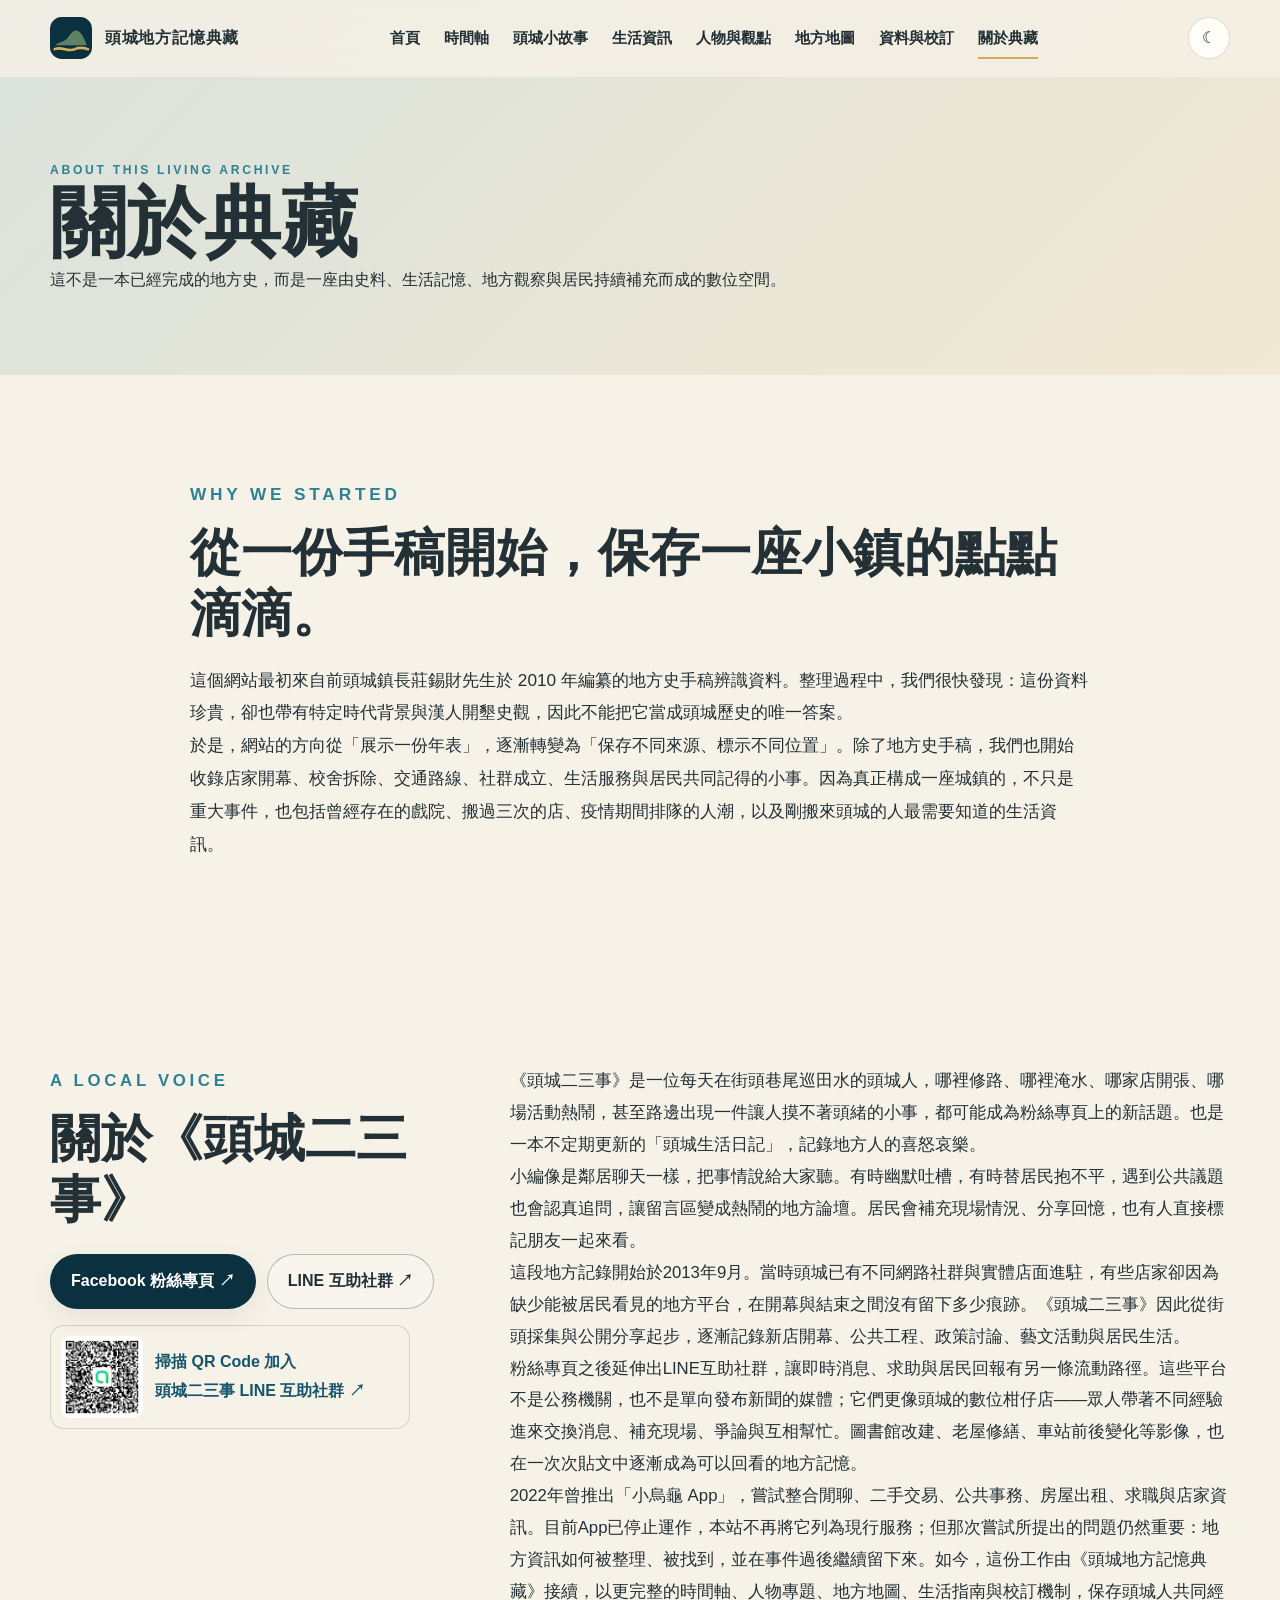
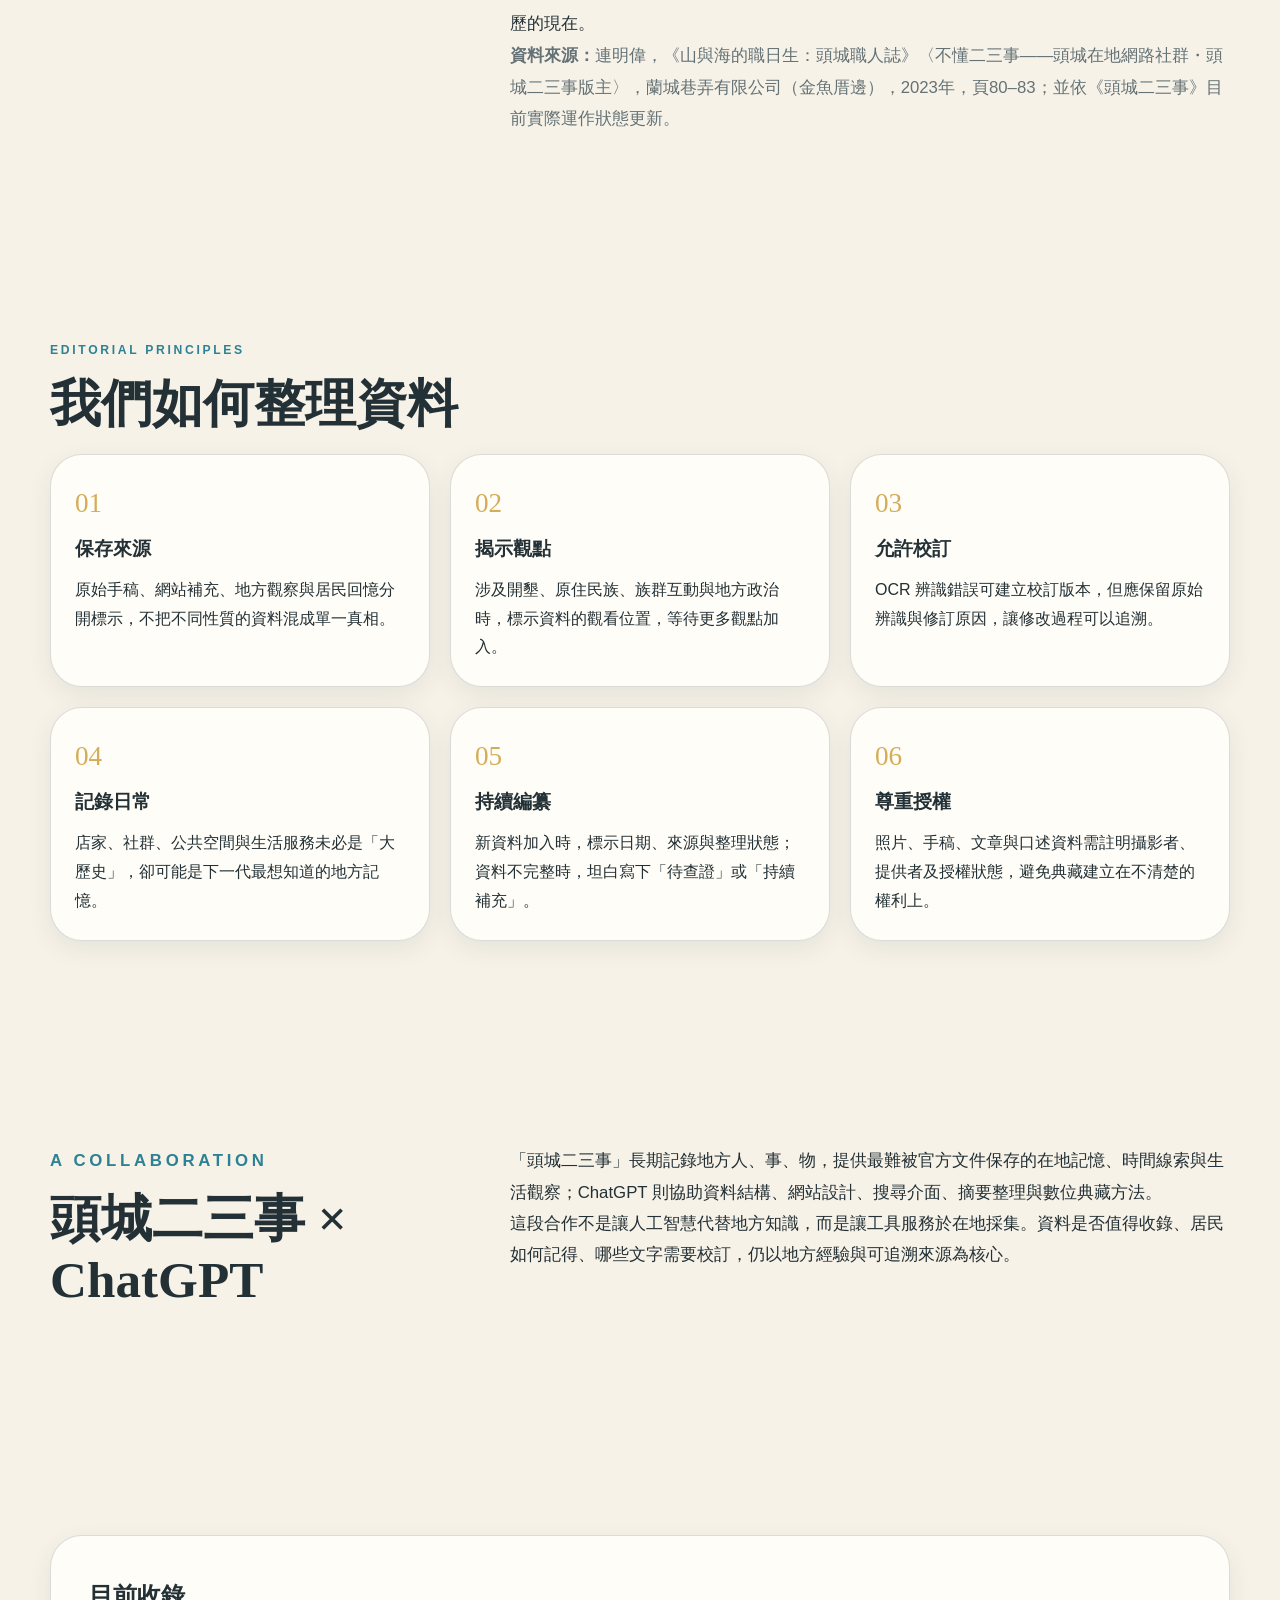
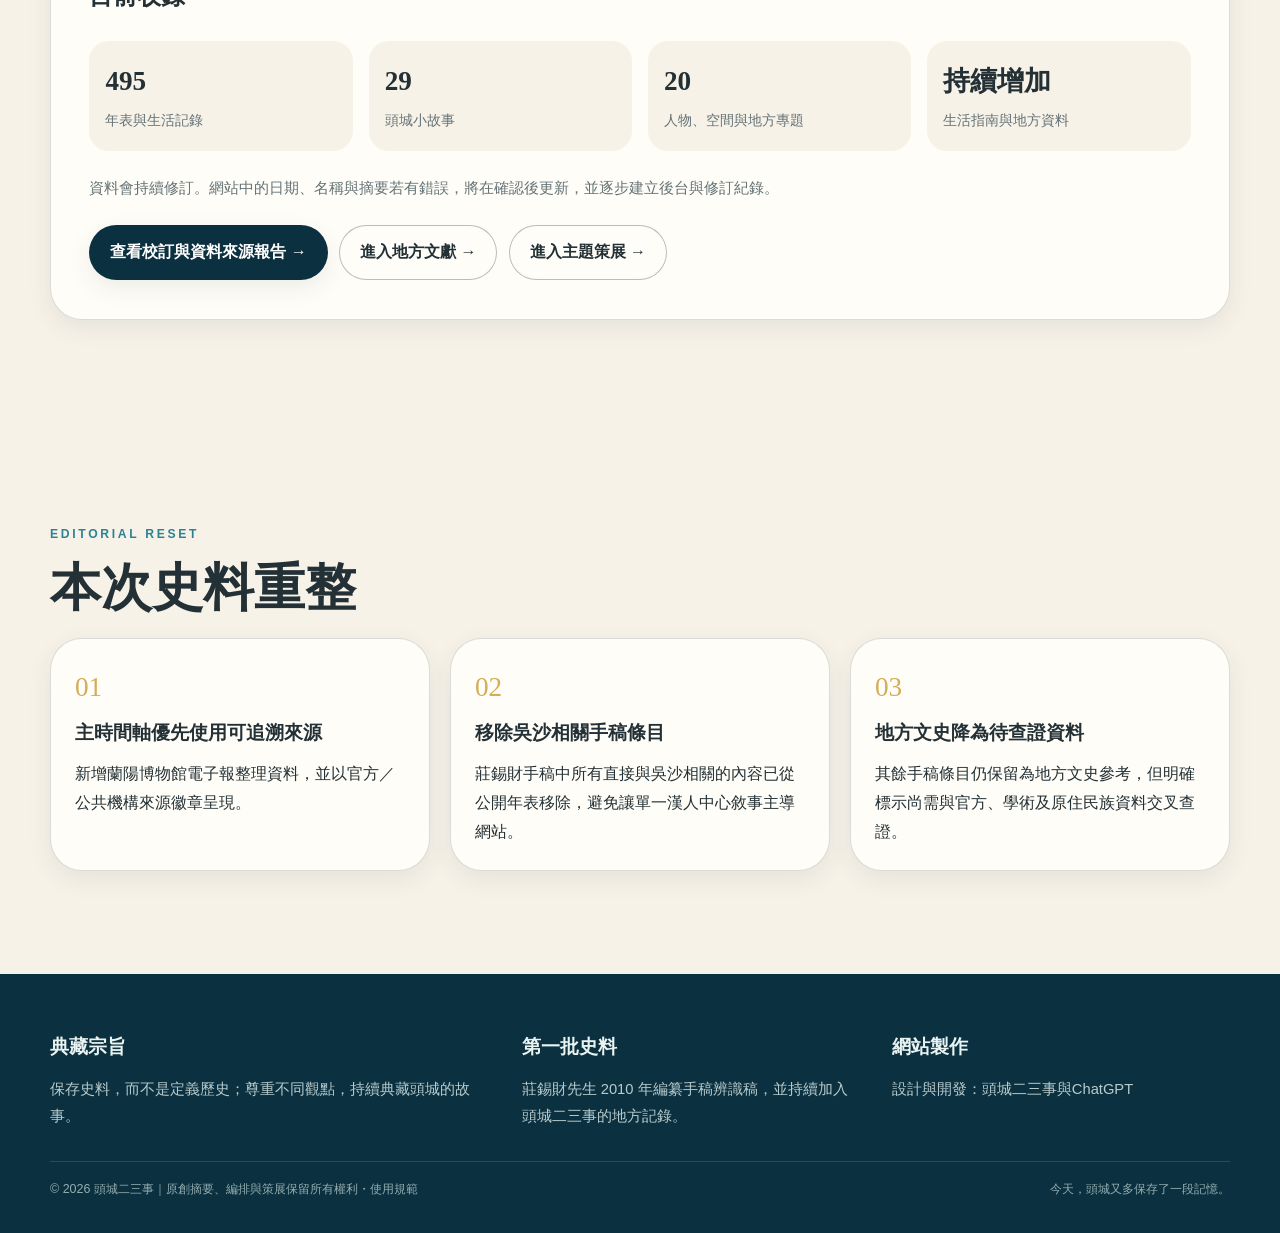
==== commit 9ff0fe59: "Add files via upload" ====
--- a/about.html
+++ b/about.html
@@ -6,9 +6,9 @@
 <title>關於典藏｜頭城地方記憶典藏</title>
 <meta name="description" content="一座由頭城二三事與 ChatGPT 共同整理，持續保存地方史料、生活記憶與實用資訊的數位典藏。">
 <link rel="icon" href="favicon.svg">
-<link rel="stylesheet" href="assets/css/style.css?v=1.83">
-<script defer src="assets/data/site-meta.js?v=1.83"></script>
-<script defer src="assets/js/app.js?v=1.83">
+<link rel="stylesheet" href="assets/css/style.css?v=1.85">
+<script defer src="assets/data/site-meta.js?v=1.85"></script>
+<script defer src="assets/js/app.js?v=1.85">
 </script>
 </head>
 <body>
@@ -26,7 +26,7 @@
 <a href="index.html">首頁</a>
 <a href="history.html">時間軸</a>
 <a href="stories.html">頭城小故事</a>
-<a href="guide.html">生活指南</a>
+<a href="guide.html">生活資訊</a>
 <a href="people.html">人物與觀點</a>
 <a href="map.html">地方地圖</a><a href="audit.html">資料與校訂</a>
 <a href="about.html" aria-current="page">關於典藏</a>
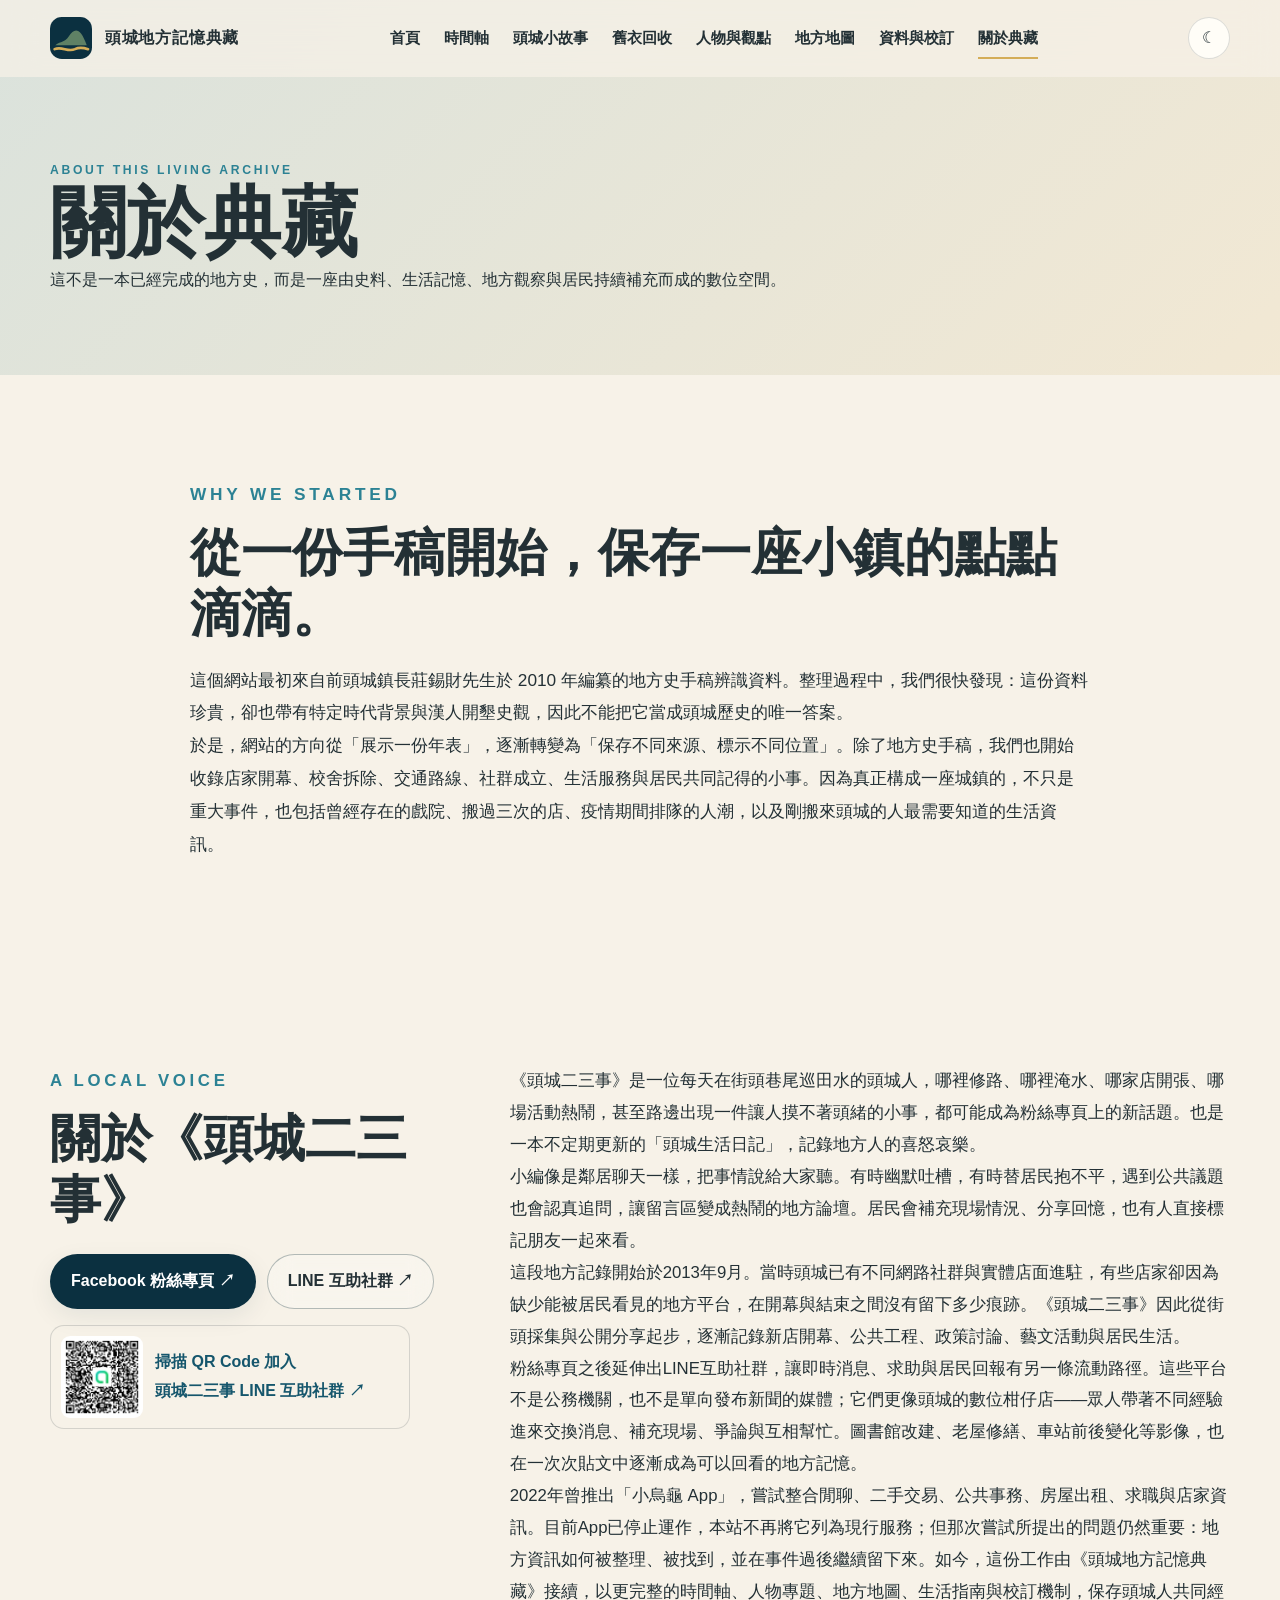
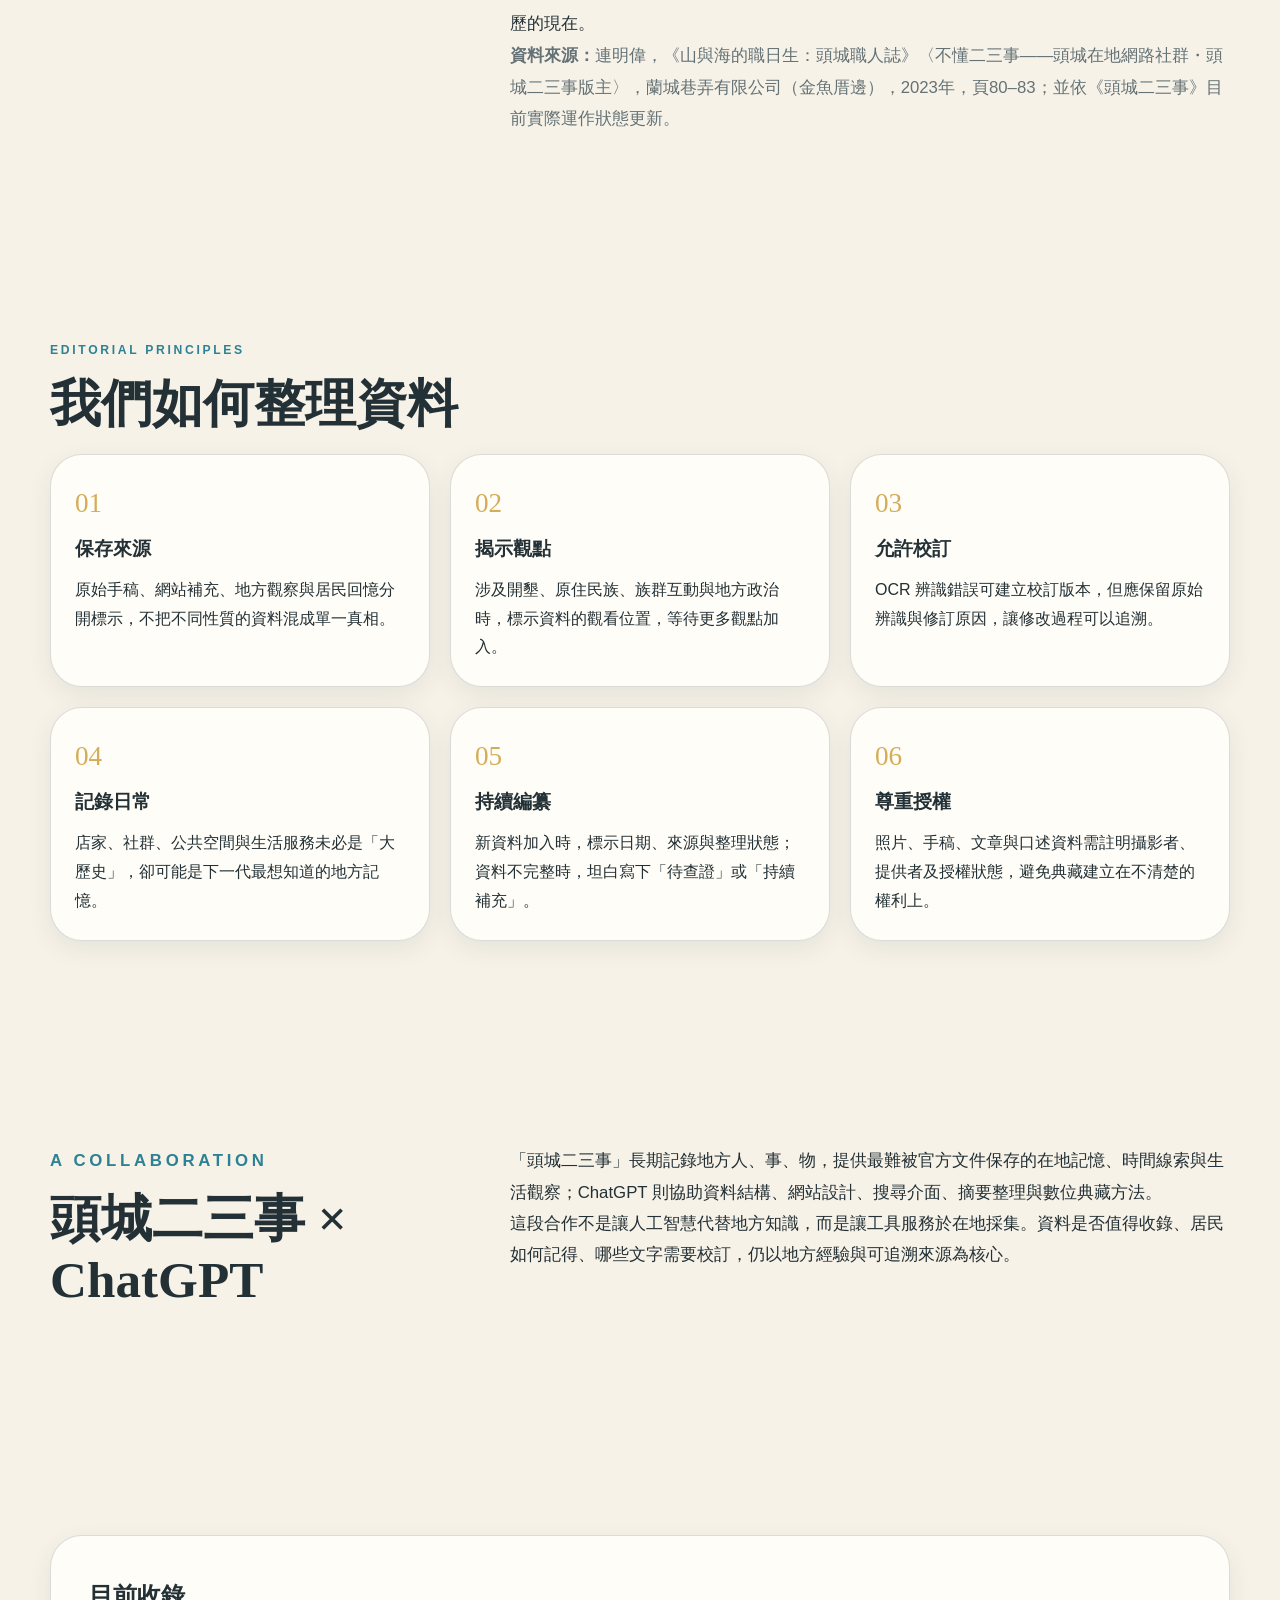
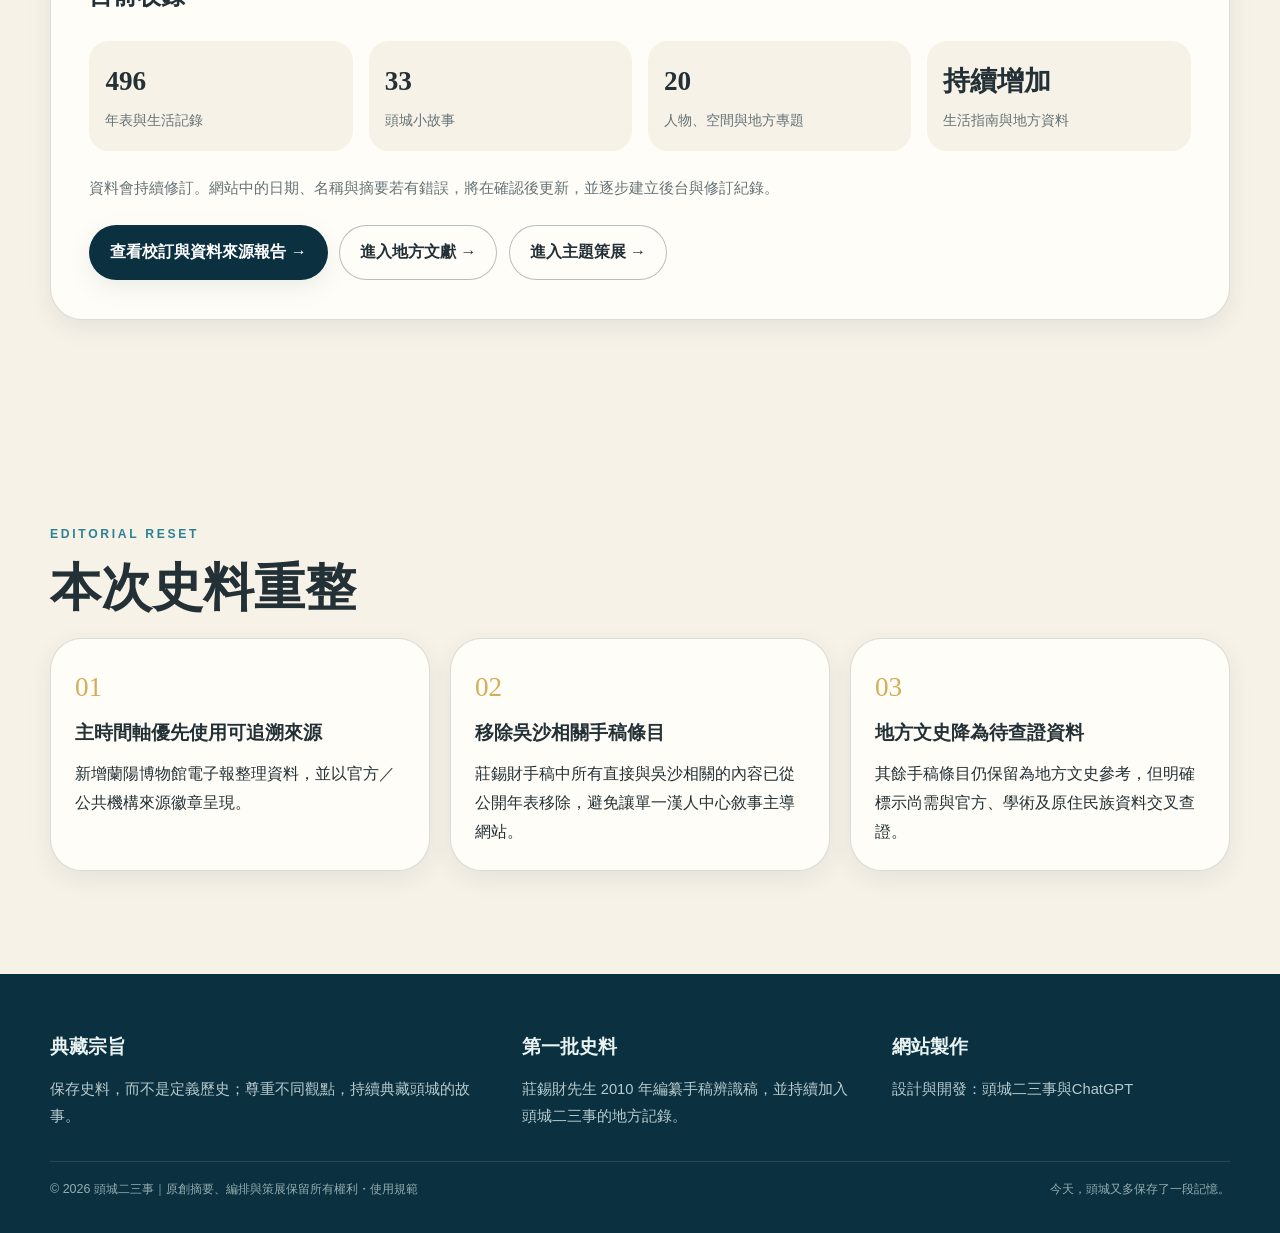
==== commit dc12e470: "Add files via upload" ====
--- a/about.html
+++ b/about.html
@@ -26,7 +26,7 @@
 <a href="index.html">首頁</a>
 <a href="history.html">時間軸</a>
 <a href="stories.html">頭城小故事</a>
-<a href="guide.html">生活資訊</a>
+<a href="guide.html">舊衣回收</a>
 <a href="people.html">人物與觀點</a>
 <a href="map.html">地方地圖</a><a href="audit.html">資料與校訂</a>
 <a href="about.html" aria-current="page">關於典藏</a>
--- a/assets/css/style.css
+++ b/assets/css/style.css
@@ -16,6 +16,10 @@
 @media(max-width:900px){.nav-links{position:fixed;inset:76px 1rem auto;background:var(--color-paper-strong);border:1px solid var(--color-line);border-radius:var(--radius-md);padding:1.2rem;display:none;flex-direction:column;align-items:stretch;box-shadow:var(--shadow-lg)}.nav-links.open{display:flex}.menu-btn{display:grid}.intro-grid,.timeline-preview{grid-template-columns:1fr}.card-grid{grid-template-columns:repeat(2,1fr)}.timeline-years{position:static}.footer-grid{grid-template-columns:1fr 1fr}}
 @media(max-width:600px){.brand span{display:none}.hero h1{font-size:clamp(3rem,15vw,5rem)}.hero-island{width:92vw;height:44vw;right:-18vw;top:38%}.card-grid{grid-template-columns:1fr}.story-card{min-height:260px}.footer-grid{grid-template-columns:1fr}.footer-bottom{flex-direction:column}.section{padding:4rem 0}.nav{height:68px}.nav-links{inset:68px 1rem auto}.hero-actions .btn{width:100%}}
 @media(prefers-reduced-motion:reduce){*,*::before,*::after{animation:none!important;scroll-behavior:auto!important;transition-duration:.01ms!important}}
+
+/* v1.85 — local-story galleries and source-grounded person supplements */
+.story-dialog-gallery{display:grid;grid-template-columns:repeat(2,minmax(0,1fr));gap:1rem;margin:1.25rem 0}.story-dialog-gallery[hidden]{display:none}.story-dialog-gallery figure,.profile-source-gallery figure{margin:0;border:1px solid var(--color-line);border-radius:var(--radius-md);overflow:hidden;background:var(--color-paper)}.story-dialog-gallery img,.profile-source-gallery img{width:100%;height:auto;display:block}.story-dialog-gallery figcaption,.profile-source-gallery figcaption{padding:.75rem;color:var(--color-muted);font-size:.8rem;line-height:1.6}.profile-feature{margin:2rem 0;padding:1.5rem;border:1px solid var(--color-line);border-radius:var(--radius-lg);background:var(--color-paper)}.profile-feature h3{font:900 1.65rem/1.4 var(--serif);margin:.35rem 0 1rem}.profile-source-gallery{display:grid;grid-template-columns:repeat(3,minmax(0,1fr));gap:.8rem;margin:1.4rem 0}.editorial-note{border-left:4px solid var(--color-rice);padding:1rem 1.2rem;background:rgba(212,173,88,.09);border-radius:0 var(--radius-md) var(--radius-md) 0}.editorial-note strong{font-family:var(--serif)}.editorial-note p{margin:.35rem 0 0}
+@media(max-width:700px){.story-dialog-gallery,.profile-source-gallery{grid-template-columns:1fr}}
 
 /* Phase 2: searchable historical archive */
 .history-hero{padding-bottom:4rem}.archive-stats{display:flex;flex-wrap:wrap;gap:.75rem;margin-top:1.5rem}.archive-stats span{border:1px solid var(--color-line);background:rgba(255,255,255,.25);border-radius:999px;padding:.45rem .85rem;font-size:.86rem}.archive-stats strong{color:var(--color-ocean-700);font-size:1.1rem}.archive-section{padding-top:3rem}.context-banner{display:grid;grid-template-columns:auto 1fr auto;gap:1.2rem;align-items:start;padding:1.5rem;border:1px solid rgba(212,173,88,.45);background:linear-gradient(135deg,rgba(212,173,88,.12),rgba(44,130,148,.08));border-radius:var(--radius-lg);margin-bottom:1.5rem}.context-icon{width:48px;height:48px;display:grid;place-items:center;border-radius:50%;background:var(--color-rice);color:#263439;font:900 1.2rem var(--serif)}.context-banner h2{font:900 1.25rem var(--serif);margin-bottom:.3rem}.context-banner p{color:var(--color-muted);font-size:.92rem}.text-link{white-space:nowrap;color:var(--color-ocean-700);font-weight:800}.archive-toolbar{position:relative;background:var(--color-paper-strong);border:1px solid var(--color-line);border-radius:var(--radius-lg);padding:1rem;box-shadow:var(--shadow-sm);margin-bottom:1rem}.search-field{height:58px;border:1px solid var(--color-line);border-radius:var(--radius-md);display:flex;align-items:center;gap:.8rem;padding:0 1rem;background:var(--color-paper)}.search-field span{font-size:1.6rem;color:var(--color-ocean-500)}.search-field input{flex:1;border:0;outline:0;background:transparent;color:var(--color-ink);font:700 1rem var(--sans);min-width:0}.search-field kbd{border:1px solid var(--color-line);border-bottom-width:2px;border-radius:.35rem;padding:.05rem .45rem;color:var(--color-muted);font-size:.75rem}.filter-row{display:grid;grid-template-columns:repeat(3,minmax(0,1fr)) auto;gap:.75rem;margin-top:.8rem}.filter-row label{display:grid;gap:.25rem;font-size:.74rem;font-weight:800;color:var(--color-muted)}.filter-row select{height:44px;border:1px solid var(--color-line);border-radius:.7rem;background:var(--color-paper);color:var(--color-ink);padding:0 .7rem}.btn-small{min-height:44px;align-self:end}.btn-reset{border-color:var(--color-line);background:transparent;color:var(--color-ink);cursor:pointer}.quick-tags{display:flex;flex-wrap:wrap;gap:.45rem;margin-top:.8rem}.tag-filter,.event-tag{border:1px solid var(--color-line);background:transparent;color:var(--color-muted);border-radius:999px;padding:.3rem .65rem;font:800 .73rem var(--sans);cursor:pointer;transition:var(--transition)}.tag-filter:hover,.tag-filter.active,.event-tag:hover{background:var(--color-ocean-700);border-color:var(--color-ocean-700);color:white}.results-bar{display:flex;justify-content:space-between;align-items:center;gap:1rem;padding:.7rem .2rem;color:var(--color-muted);font-size:.88rem}.view-toggle{border:0;background:transparent;color:var(--color-ocean-700);font-weight:800;cursor:pointer}.archive-layout{display:grid;grid-template-columns:170px minmax(0,1fr);gap:2rem;align-items:start}.year-index{position:sticky;top:95px;border-left:3px solid var(--color-rice);padding-left:1rem;max-height:calc(100vh - 120px);overflow:auto}.year-index h2{font:900 1rem var(--serif);margin-bottom:.6rem}.year-index div{display:grid}.year-index a{font-size:.8rem;color:var(--color-muted);padding:.22rem 0}.year-index a:hover{color:var(--color-ocean-700);transform:translateX(3px)}.history-results{display:grid;gap:1rem}.history-card{display:grid;grid-template-columns:120px minmax(0,1fr);border:1px solid var(--color-line);border-radius:var(--radius-lg);background:var(--color-paper-strong);overflow:hidden;box-shadow:var(--shadow-sm);scroll-margin-top:100px;transition:var(--transition)}.history-card:hover{box-shadow:var(--shadow-lg);transform:translateY(-2px)}.history-card:target{outline:3px solid var(--color-rice);outline-offset:3px}.event-year{background:linear-gradient(160deg,var(--color-ocean-900),var(--color-ocean-700));color:white;padding:1.25rem 1rem;display:flex;flex-direction:column;align-items:center;justify-content:flex-start}.event-year span{font:900 2rem/1 var(--serif)}.event-year small{opacity:.72;margin-top:.5rem}.event-body{padding:1.25rem 1.4rem}.event-heading{display:flex;justify-content:space-between;gap:1rem}.event-era{font-size:.75rem;font-weight:900;letter-spacing:.08em;color:var(--color-ocean-500)}.event-heading h2{font:900 1.35rem/1.45 var(--serif);margin:.15rem 0 .55rem}.permalink{border:0;background:transparent;color:var(--color-muted);font-size:1rem;cursor:pointer}.event-tags{display:flex;flex-wrap:wrap;gap:.35rem;margin-bottom:.7rem}.event-text{color:var(--color-muted);line-height:1.9}.event-text mark{background:rgba(212,173,88,.4);color:inherit;border-radius:.2rem;padding:0 .08rem}.source-details{margin-top:1rem;border-top:1px solid var(--color-line);padding-top:.8rem}.source-details summary{cursor:pointer;color:var(--color-ocean-700);font-weight:800;font-size:.83rem}.source-details dl{display:grid;grid-template-columns:repeat(3,1fr);gap:.7rem;margin:1rem 0}.source-details dl div{background:var(--color-paper);border-radius:.7rem;padding:.7rem}.source-details dt{font-size:.7rem;color:var(--color-muted);font-weight:800}.source-details dd{font-size:.82rem;font-weight:700}.source-details>p{font-size:.8rem;color:var(--color-muted)}.history-results.compact .event-text{display:-webkit-box;-webkit-line-clamp:2;-webkit-box-orient:vertical;overflow:hidden}.history-results.compact .source-details{display:none}.empty-state{text-align:center;padding:5rem 1rem;border:1px dashed var(--color-line);border-radius:var(--radius-lg)}.empty-state h2{font:900 1.6rem var(--serif)}.empty-state p{color:var(--color-muted);margin:.5rem 0 1.2rem}
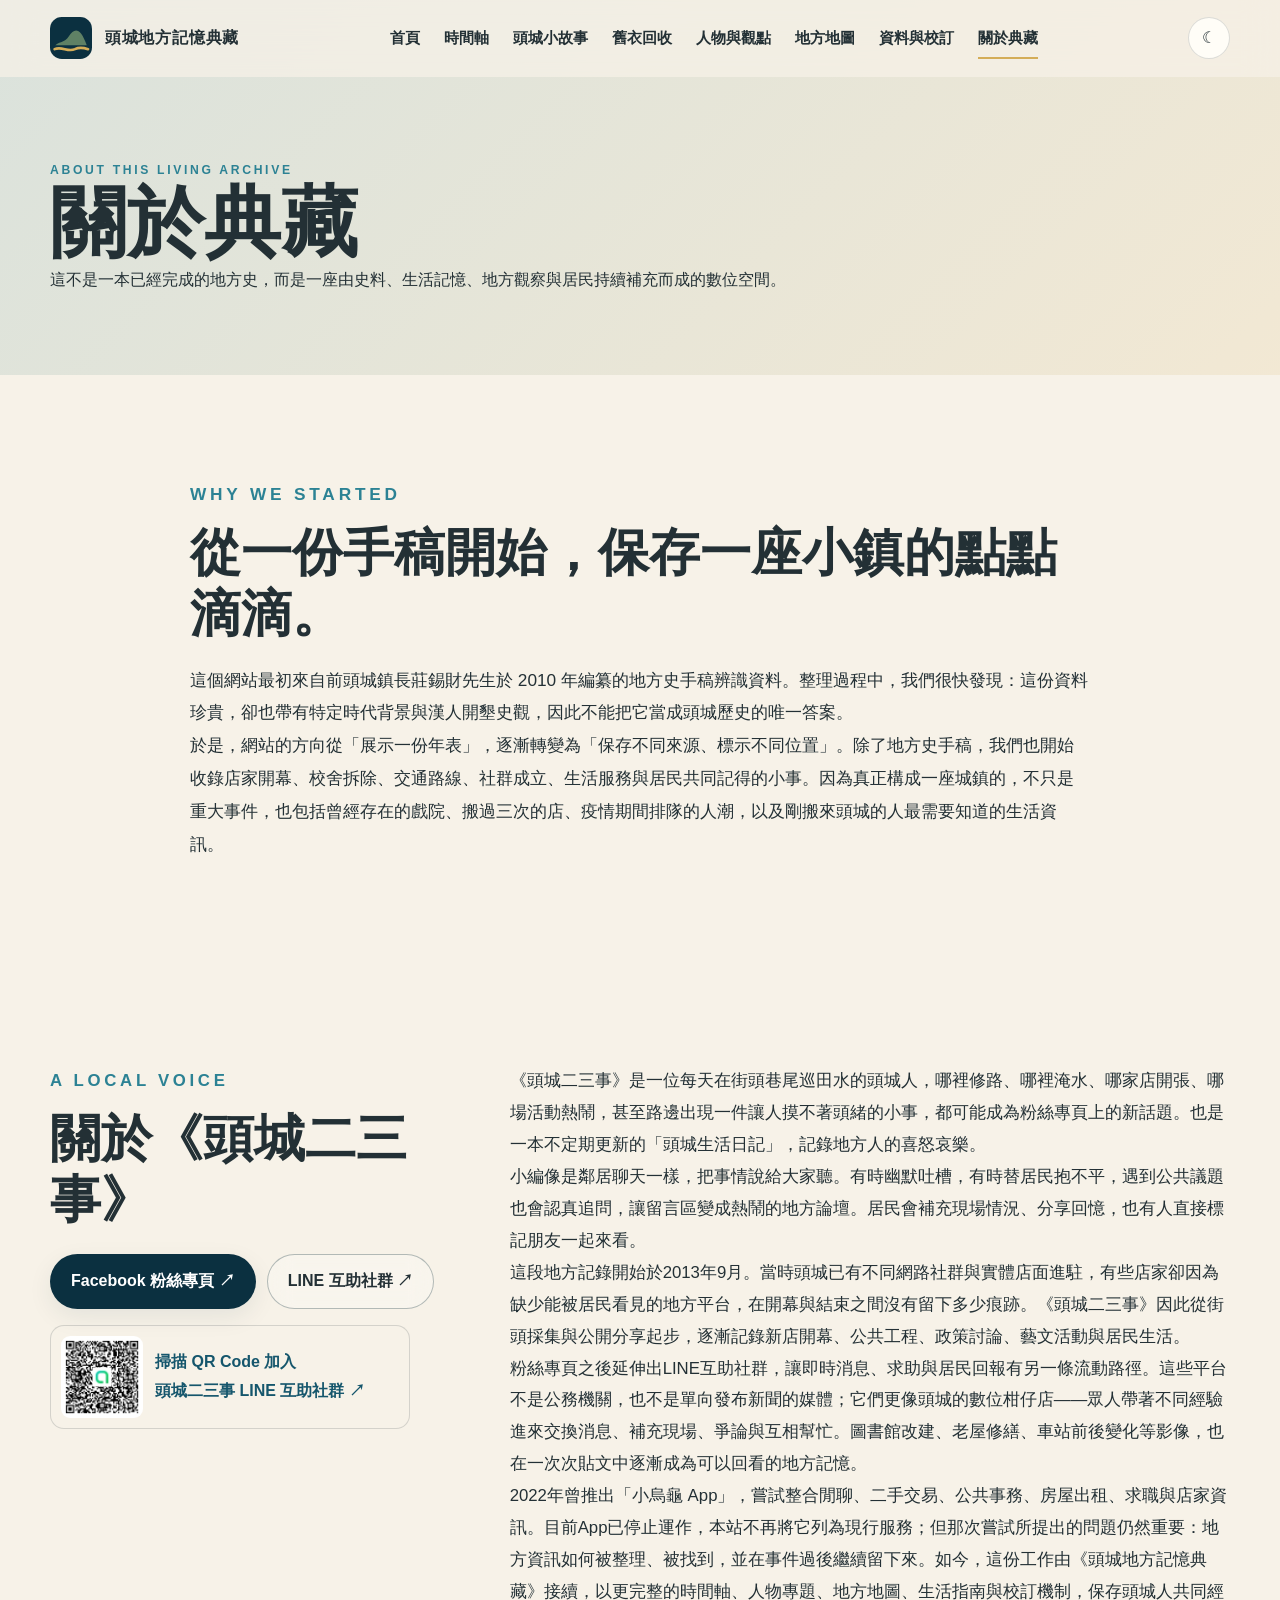
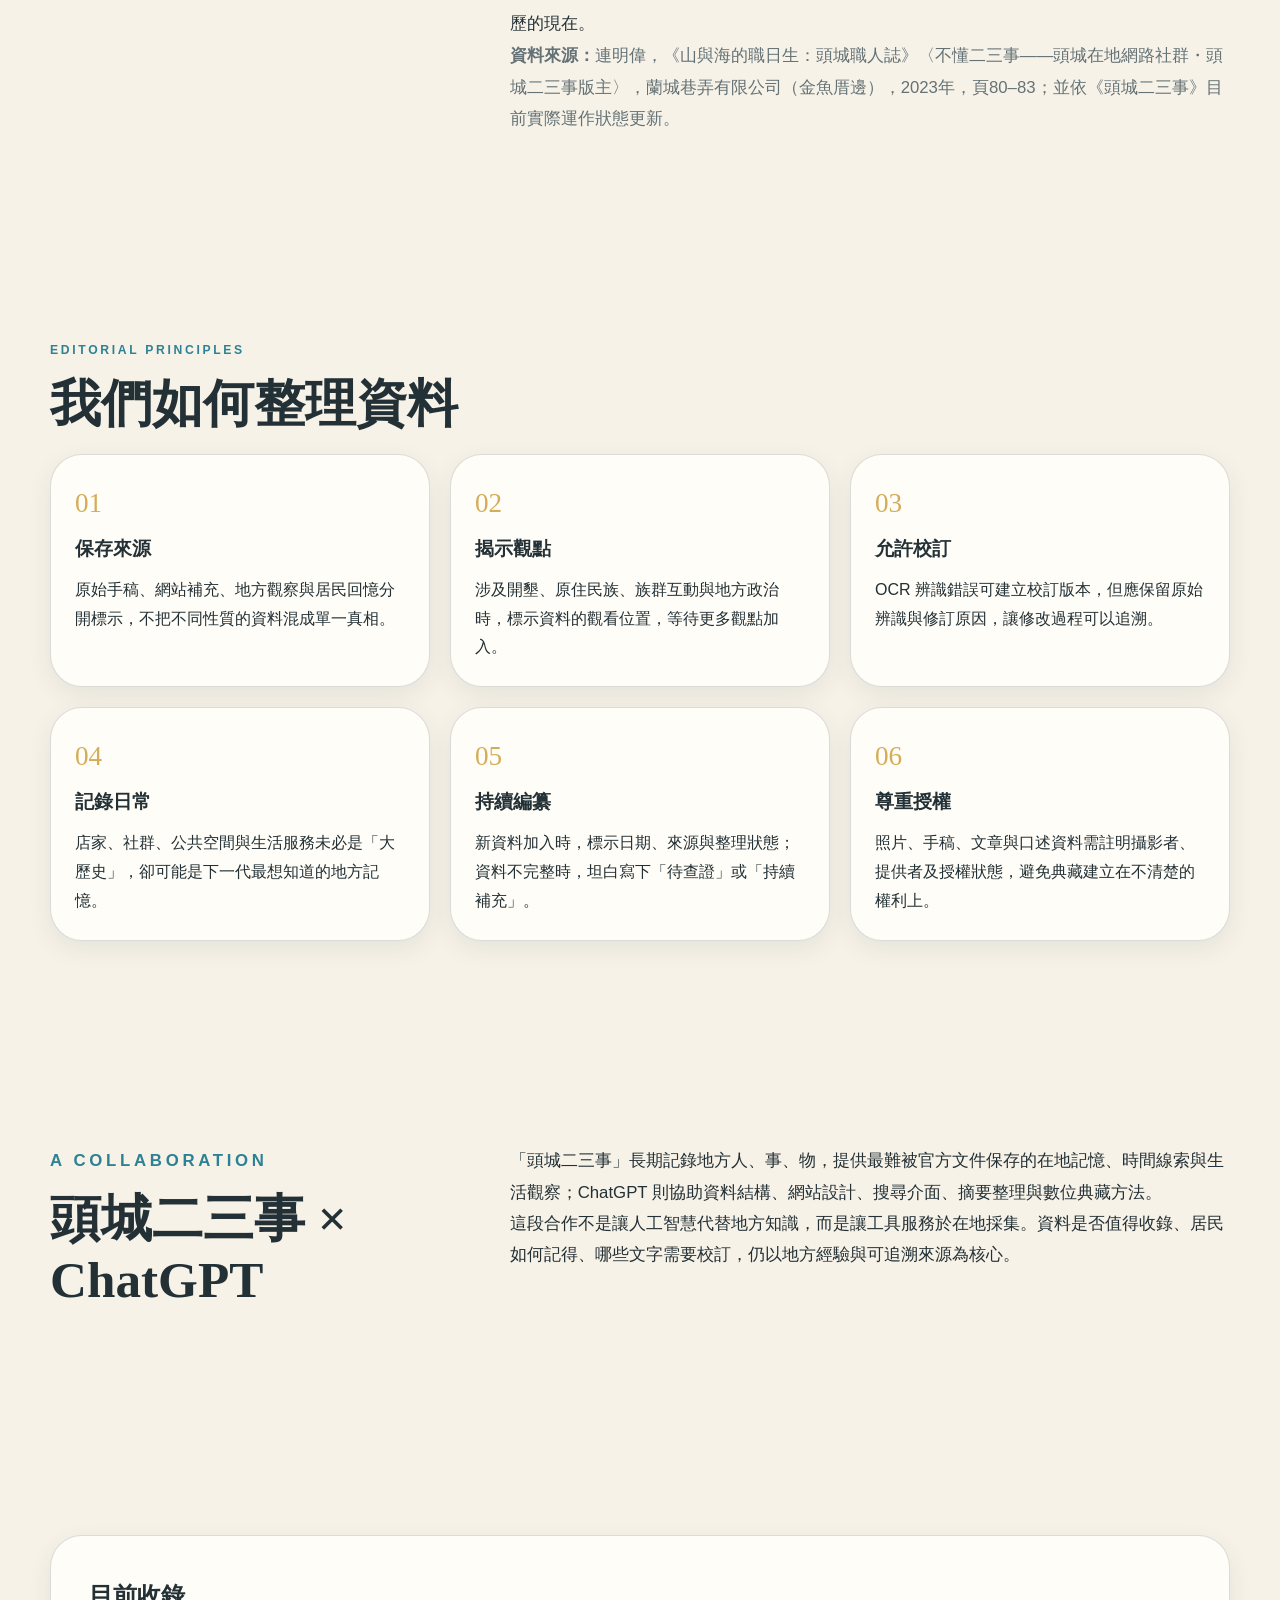
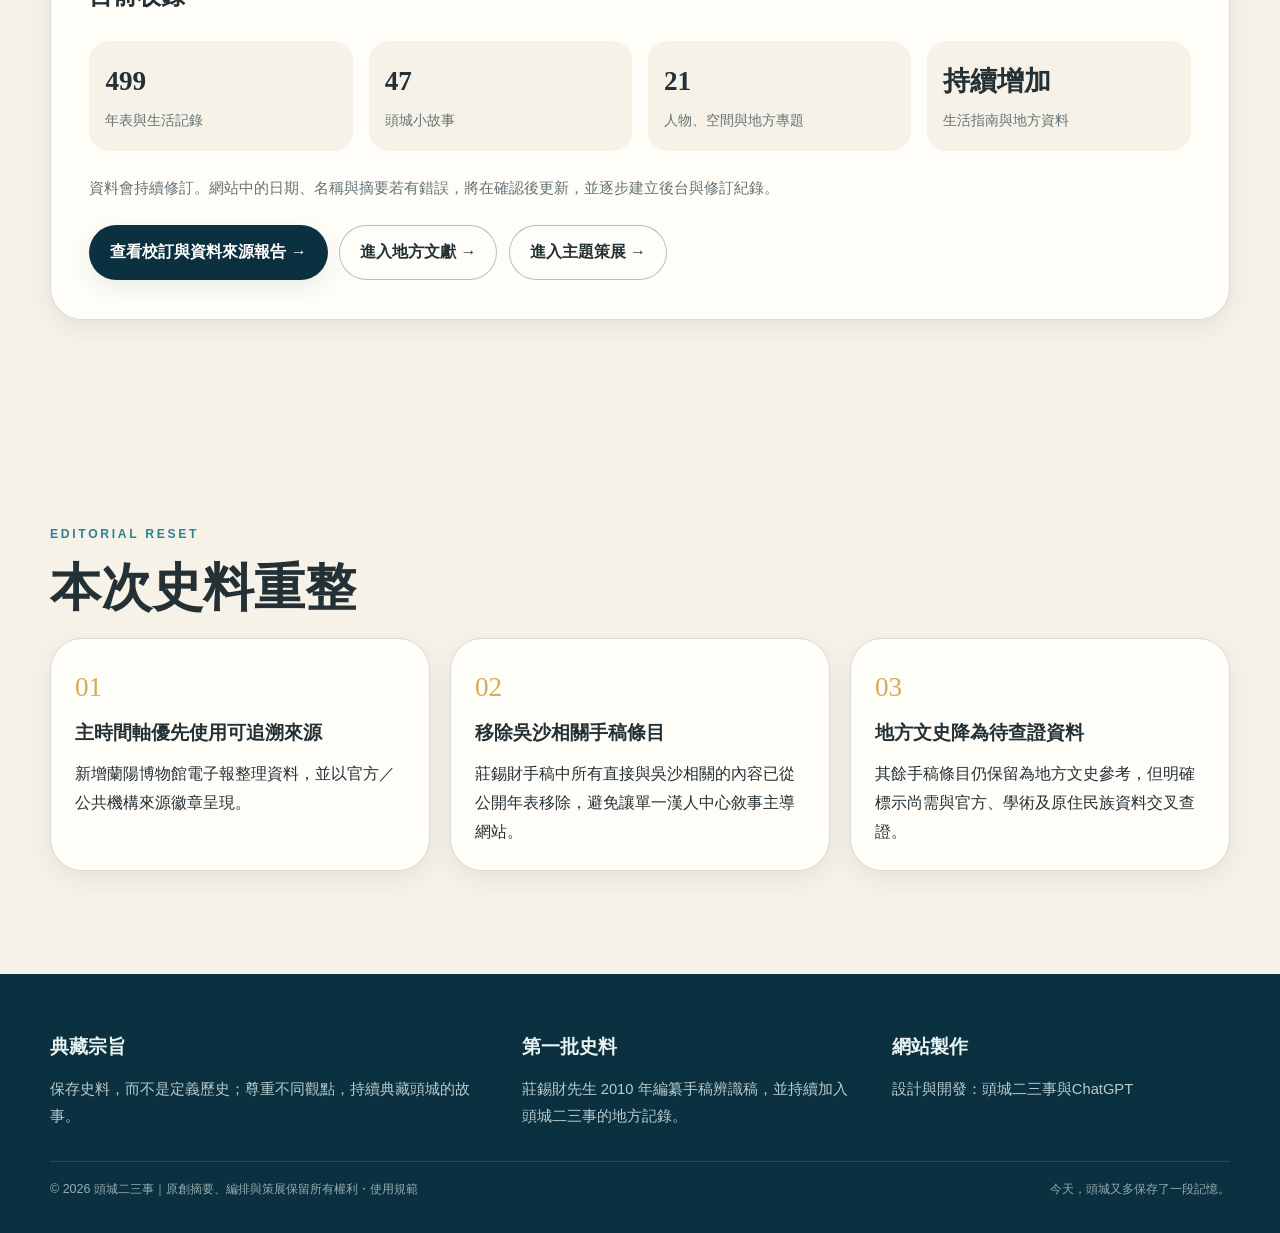
==== commit 0e6b3891: "GO" ====
--- a/about.html
+++ b/about.html
@@ -6,9 +6,9 @@
 <title>關於典藏｜頭城地方記憶典藏</title>
 <meta name="description" content="一座由頭城二三事與 ChatGPT 共同整理，持續保存地方史料、生活記憶與實用資訊的數位典藏。">
 <link rel="icon" href="favicon.svg">
-<link rel="stylesheet" href="assets/css/style.css?v=1.85">
-<script defer src="assets/data/site-meta.js?v=1.85"></script>
-<script defer src="assets/js/app.js?v=1.85">
+<link rel="stylesheet" href="assets/css/style.css?v=1.86">
+<script defer src="assets/data/site-meta.js?v=1.86"></script>
+<script defer src="assets/js/app.js?v=1.86">
 </script>
 </head>
 <body>
--- a/assets/css/style.css
+++ b/assets/css/style.css
@@ -16,10 +16,6 @@
 @media(max-width:900px){.nav-links{position:fixed;inset:76px 1rem auto;background:var(--color-paper-strong);border:1px solid var(--color-line);border-radius:var(--radius-md);padding:1.2rem;display:none;flex-direction:column;align-items:stretch;box-shadow:var(--shadow-lg)}.nav-links.open{display:flex}.menu-btn{display:grid}.intro-grid,.timeline-preview{grid-template-columns:1fr}.card-grid{grid-template-columns:repeat(2,1fr)}.timeline-years{position:static}.footer-grid{grid-template-columns:1fr 1fr}}
 @media(max-width:600px){.brand span{display:none}.hero h1{font-size:clamp(3rem,15vw,5rem)}.hero-island{width:92vw;height:44vw;right:-18vw;top:38%}.card-grid{grid-template-columns:1fr}.story-card{min-height:260px}.footer-grid{grid-template-columns:1fr}.footer-bottom{flex-direction:column}.section{padding:4rem 0}.nav{height:68px}.nav-links{inset:68px 1rem auto}.hero-actions .btn{width:100%}}
 @media(prefers-reduced-motion:reduce){*,*::before,*::after{animation:none!important;scroll-behavior:auto!important;transition-duration:.01ms!important}}
-
-/* v1.85 — local-story galleries and source-grounded person supplements */
-.story-dialog-gallery{display:grid;grid-template-columns:repeat(2,minmax(0,1fr));gap:1rem;margin:1.25rem 0}.story-dialog-gallery[hidden]{display:none}.story-dialog-gallery figure,.profile-source-gallery figure{margin:0;border:1px solid var(--color-line);border-radius:var(--radius-md);overflow:hidden;background:var(--color-paper)}.story-dialog-gallery img,.profile-source-gallery img{width:100%;height:auto;display:block}.story-dialog-gallery figcaption,.profile-source-gallery figcaption{padding:.75rem;color:var(--color-muted);font-size:.8rem;line-height:1.6}.profile-feature{margin:2rem 0;padding:1.5rem;border:1px solid var(--color-line);border-radius:var(--radius-lg);background:var(--color-paper)}.profile-feature h3{font:900 1.65rem/1.4 var(--serif);margin:.35rem 0 1rem}.profile-source-gallery{display:grid;grid-template-columns:repeat(3,minmax(0,1fr));gap:.8rem;margin:1.4rem 0}.editorial-note{border-left:4px solid var(--color-rice);padding:1rem 1.2rem;background:rgba(212,173,88,.09);border-radius:0 var(--radius-md) var(--radius-md) 0}.editorial-note strong{font-family:var(--serif)}.editorial-note p{margin:.35rem 0 0}
-@media(max-width:700px){.story-dialog-gallery,.profile-source-gallery{grid-template-columns:1fr}}
 
 /* Phase 2: searchable historical archive */
 .history-hero{padding-bottom:4rem}.archive-stats{display:flex;flex-wrap:wrap;gap:.75rem;margin-top:1.5rem}.archive-stats span{border:1px solid var(--color-line);background:rgba(255,255,255,.25);border-radius:999px;padding:.45rem .85rem;font-size:.86rem}.archive-stats strong{color:var(--color-ocean-700);font-size:1.1rem}.archive-section{padding-top:3rem}.context-banner{display:grid;grid-template-columns:auto 1fr auto;gap:1.2rem;align-items:start;padding:1.5rem;border:1px solid rgba(212,173,88,.45);background:linear-gradient(135deg,rgba(212,173,88,.12),rgba(44,130,148,.08));border-radius:var(--radius-lg);margin-bottom:1.5rem}.context-icon{width:48px;height:48px;display:grid;place-items:center;border-radius:50%;background:var(--color-rice);color:#263439;font:900 1.2rem var(--serif)}.context-banner h2{font:900 1.25rem var(--serif);margin-bottom:.3rem}.context-banner p{color:var(--color-muted);font-size:.92rem}.text-link{white-space:nowrap;color:var(--color-ocean-700);font-weight:800}.archive-toolbar{position:relative;background:var(--color-paper-strong);border:1px solid var(--color-line);border-radius:var(--radius-lg);padding:1rem;box-shadow:var(--shadow-sm);margin-bottom:1rem}.search-field{height:58px;border:1px solid var(--color-line);border-radius:var(--radius-md);display:flex;align-items:center;gap:.8rem;padding:0 1rem;background:var(--color-paper)}.search-field span{font-size:1.6rem;color:var(--color-ocean-500)}.search-field input{flex:1;border:0;outline:0;background:transparent;color:var(--color-ink);font:700 1rem var(--sans);min-width:0}.search-field kbd{border:1px solid var(--color-line);border-bottom-width:2px;border-radius:.35rem;padding:.05rem .45rem;color:var(--color-muted);font-size:.75rem}.filter-row{display:grid;grid-template-columns:repeat(3,minmax(0,1fr)) auto;gap:.75rem;margin-top:.8rem}.filter-row label{display:grid;gap:.25rem;font-size:.74rem;font-weight:800;color:var(--color-muted)}.filter-row select{height:44px;border:1px solid var(--color-line);border-radius:.7rem;background:var(--color-paper);color:var(--color-ink);padding:0 .7rem}.btn-small{min-height:44px;align-self:end}.btn-reset{border-color:var(--color-line);background:transparent;color:var(--color-ink);cursor:pointer}.quick-tags{display:flex;flex-wrap:wrap;gap:.45rem;margin-top:.8rem}.tag-filter,.event-tag{border:1px solid var(--color-line);background:transparent;color:var(--color-muted);border-radius:999px;padding:.3rem .65rem;font:800 .73rem var(--sans);cursor:pointer;transition:var(--transition)}.tag-filter:hover,.tag-filter.active,.event-tag:hover{background:var(--color-ocean-700);border-color:var(--color-ocean-700);color:white}.results-bar{display:flex;justify-content:space-between;align-items:center;gap:1rem;padding:.7rem .2rem;color:var(--color-muted);font-size:.88rem}.view-toggle{border:0;background:transparent;color:var(--color-ocean-700);font-weight:800;cursor:pointer}.archive-layout{display:grid;grid-template-columns:170px minmax(0,1fr);gap:2rem;align-items:start}.year-index{position:sticky;top:95px;border-left:3px solid var(--color-rice);padding-left:1rem;max-height:calc(100vh - 120px);overflow:auto}.year-index h2{font:900 1rem var(--serif);margin-bottom:.6rem}.year-index div{display:grid}.year-index a{font-size:.8rem;color:var(--color-muted);padding:.22rem 0}.year-index a:hover{color:var(--color-ocean-700);transform:translateX(3px)}.history-results{display:grid;gap:1rem}.history-card{display:grid;grid-template-columns:120px minmax(0,1fr);border:1px solid var(--color-line);border-radius:var(--radius-lg);background:var(--color-paper-strong);overflow:hidden;box-shadow:var(--shadow-sm);scroll-margin-top:100px;transition:var(--transition)}.history-card:hover{box-shadow:var(--shadow-lg);transform:translateY(-2px)}.history-card:target{outline:3px solid var(--color-rice);outline-offset:3px}.event-year{background:linear-gradient(160deg,var(--color-ocean-900),var(--color-ocean-700));color:white;padding:1.25rem 1rem;display:flex;flex-direction:column;align-items:center;justify-content:flex-start}.event-year span{font:900 2rem/1 var(--serif)}.event-year small{opacity:.72;margin-top:.5rem}.event-body{padding:1.25rem 1.4rem}.event-heading{display:flex;justify-content:space-between;gap:1rem}.event-era{font-size:.75rem;font-weight:900;letter-spacing:.08em;color:var(--color-ocean-500)}.event-heading h2{font:900 1.35rem/1.45 var(--serif);margin:.15rem 0 .55rem}.permalink{border:0;background:transparent;color:var(--color-muted);font-size:1rem;cursor:pointer}.event-tags{display:flex;flex-wrap:wrap;gap:.35rem;margin-bottom:.7rem}.event-text{color:var(--color-muted);line-height:1.9}.event-text mark{background:rgba(212,173,88,.4);color:inherit;border-radius:.2rem;padding:0 .08rem}.source-details{margin-top:1rem;border-top:1px solid var(--color-line);padding-top:.8rem}.source-details summary{cursor:pointer;color:var(--color-ocean-700);font-weight:800;font-size:.83rem}.source-details dl{display:grid;grid-template-columns:repeat(3,1fr);gap:.7rem;margin:1rem 0}.source-details dl div{background:var(--color-paper);border-radius:.7rem;padding:.7rem}.source-details dt{font-size:.7rem;color:var(--color-muted);font-weight:800}.source-details dd{font-size:.82rem;font-weight:700}.source-details>p{font-size:.8rem;color:var(--color-muted)}.history-results.compact .event-text{display:-webkit-box;-webkit-line-clamp:2;-webkit-box-orient:vertical;overflow:hidden}.history-results.compact .source-details{display:none}.empty-state{text-align:center;padding:5rem 1rem;border:1px dashed var(--color-line);border-radius:var(--radius-lg)}.empty-state h2{font:900 1.6rem var(--serif)}.empty-state p{color:var(--color-muted);margin:.5rem 0 1.2rem}
@@ -118,9 +114,30 @@
 .archive-id{display:inline-flex;align-items:center;gap:.35rem;margin:.45rem 0 0;color:var(--color-muted);font-size:.7rem;font-weight:800}.archive-id code,.source-details code{font-family:ui-monospace,SFMono-Regular,Consolas,monospace;color:var(--color-ocean-700);overflow-wrap:anywhere}.legal-layout{display:grid;grid-template-columns:minmax(0,1fr) minmax(250px,330px);gap:1.5rem;align-items:start}.legal-main{display:grid;gap:1rem}.legal-main article,.legal-aside{padding:clamp(1.25rem,3vw,2rem);border:1px solid var(--color-line);border-radius:var(--radius-lg);background:var(--color-paper-strong);box-shadow:var(--shadow-sm)}.legal-main h2,.legal-aside h2{margin-bottom:.65rem;font:900 1.45rem var(--serif)}.legal-main p,.legal-main li,.legal-aside p{color:var(--color-muted);line-height:1.85}.legal-main ul{padding-left:1.2rem}.legal-aside{position:sticky;top:90px}.citation-example{display:block;padding:1rem;border-radius:.75rem;background:var(--color-paper);font-family:ui-monospace,SFMono-Regular,Consolas,monospace;line-height:1.7;overflow-wrap:anywhere}.integrity-panel{padding:clamp(1.3rem,3vw,2rem);border:1px solid var(--color-line);border-radius:var(--radius-lg);background:var(--color-paper-strong);box-shadow:var(--shadow-sm)}.integrity-panel dl{display:flex;flex-wrap:wrap;gap:1rem;margin:0 0 1.2rem}.integrity-panel dl div{min-width:150px;padding:.75rem;border-radius:.75rem;background:var(--color-paper)}.integrity-panel dt{font-size:.72rem;font-weight:900;color:var(--color-ocean-500)}.integrity-panel dd{margin:.2rem 0 0;font-weight:900}.integrity-panel>code{display:block;margin:.45rem 0 1rem;padding:1rem;border:1px solid var(--color-line);border-radius:.75rem;background:var(--color-paper);font:700 .82rem ui-monospace,SFMono-Regular,Consolas,monospace;word-break:break-all}.human-rights-section{background:linear-gradient(180deg,var(--color-paper),var(--color-paper-strong))}#toucheng-228-memory{scroll-margin-top:126px}.human-rights-section .profile-main>p{line-height:1.95}.human-rights-section .fact-card{border-left:4px solid #85514c}
 .event-feature-link{display:flex;flex-wrap:wrap;margin:1rem 0}.event-feature-link .btn{width:fit-content}
 .story-dialog-image{margin:1.2rem 0}.story-dialog-image img{width:100%;max-height:520px;object-fit:contain;border-radius:var(--radius-md);background:var(--color-paper)}.story-dialog-image figcaption{margin-top:.55rem;color:var(--color-muted);font-size:.78rem;line-height:1.65}.story-source{margin:.9rem 0;color:var(--color-muted);font-size:.82rem}.story-source a{color:var(--color-ocean-700);font-weight:800}
+.story-dialog-gallery{display:grid;grid-template-columns:repeat(auto-fit,minmax(220px,1fr));gap:1rem;margin:1rem 0}.story-dialog-gallery figure{margin:0}.story-dialog-gallery img{width:100%;max-height:360px;object-fit:contain;border-radius:var(--radius-md);background:var(--color-paper)}.story-dialog-gallery figcaption{margin-top:.45rem;color:var(--color-muted);font-size:.75rem;line-height:1.55}
+
+/* 頭城小故事 detail：統一標籤、關聯、來源與手機閱讀節奏 */
+.story-dialog{width:min(860px,calc(100% - 2rem));max-width:860px}.story-dialog article{max-height:min(90vh,920px);overflow-y:auto;overscroll-behavior:contain}.story-dialog [hidden]{display:none!important}.story-dialog .story-related[data-story-observation-wrap]{border-left:4px solid var(--color-gold);background:rgba(212,173,88,.1)}.story-dialog .story-related[data-story-observation-wrap] strong{display:block;margin-bottom:.35rem}.story-meta-section{margin:1.4rem 0 0;padding-top:1.1rem;border-top:1px solid var(--color-line)}.story-meta-section h3,.story-source h3{margin:0 0 .7rem;font:900 1rem/1.4 var(--serif)}.story-chip-list{display:flex;flex-wrap:wrap;align-items:flex-start;gap:.55rem}.story-chip{display:inline-flex;align-items:center;gap:.35rem;max-width:100%;min-height:38px;padding:.48rem .78rem;border:1px solid rgba(23,101,119,.24);border-radius:999px;background:rgba(185,218,221,.22);color:var(--color-ocean-700);font-size:.82rem;font-weight:800;line-height:1.35;text-decoration:none;overflow-wrap:anywhere}.story-chip[href]:hover,.story-chip[href]:focus-visible{background:var(--color-ocean-700);border-color:var(--color-ocean-700);color:#fff;transform:translateY(-1px)}.story-chip-static{background:var(--color-paper);border-color:var(--color-line);color:var(--color-muted);font-weight:700}.story-tag{background:rgba(185,218,221,.2);color:var(--color-ink)}.story-context-chip{font-weight:650}.story-highlight-list{display:grid;gap:.55rem;margin:0;padding:0;list-style:none}.story-highlight-list li{position:relative;padding:.72rem .85rem .72rem 1.8rem;border-radius:var(--radius-md);background:var(--color-paper);color:var(--color-muted);line-height:1.65}.story-highlight-list li::before{content:'•';position:absolute;left:.82rem;color:var(--color-gold);font-weight:900}.story-reading-grid{display:grid;grid-template-columns:repeat(2,minmax(0,1fr));gap:.8rem}.story-reading-card{display:flex;min-width:0;min-height:145px;flex-direction:column;padding:1rem;border:1px solid var(--color-line);border-radius:var(--radius-md);background:var(--color-paper);color:var(--color-ink);text-decoration:none;transition:var(--transition)}.story-reading-card:hover,.story-reading-card:focus-visible{transform:translateY(-2px);border-color:var(--color-ocean-500);box-shadow:var(--shadow-sm)}.story-reading-card strong{font:900 1rem/1.45 var(--serif)}.story-reading-card span{margin-top:.45rem;color:var(--color-muted);font-size:.8rem;line-height:1.55}.story-reading-card em{margin-top:auto;padding-top:.75rem;color:var(--color-ocean-700);font-size:.78rem;font-style:normal;font-weight:900}.story-source{margin:1.5rem 0 1rem;padding:1rem;border-radius:var(--radius-md);background:rgba(11,48,64,.05);overflow-wrap:anywhere}.story-source p{margin:0;color:var(--color-muted);font-size:.85rem;line-height:1.7}.story-source-links{display:flex;flex-wrap:wrap;gap:.55rem;margin-top:.7rem}.story-source-links a{display:inline-flex;min-height:40px;align-items:center;padding:.45rem .7rem;border-radius:999px;background:var(--color-ocean-700);color:#fff;font-size:.8rem;font-weight:900;text-decoration:none;overflow-wrap:anywhere}.story-permalink{display:inline-flex;margin-top:.4rem;min-height:42px;align-items:center}.story-dialog-image img,.story-dialog-gallery img{height:auto}.story-dialog-image figcaption,.story-dialog-gallery figcaption{overflow-wrap:anywhere}
+@media (max-width:640px){.story-dialog{width:calc(100% - 1rem);max-width:none}.story-dialog article{max-height:94vh;padding:1.25rem 1rem 1.5rem}.story-dialog h2{margin-right:2.2rem;font-size:clamp(1.55rem,7vw,2.1rem);line-height:1.28}.story-dialog-content{font-size:1rem;line-height:1.85}.story-reading-grid{grid-template-columns:1fr}.story-reading-card{min-height:128px}.story-chip-list{gap:.45rem}.story-chip{min-height:40px;padding:.5rem .7rem}.story-dialog-gallery{grid-template-columns:1fr}.story-meta-section{margin-top:1.15rem;padding-top:.9rem}.story-source{padding:.9rem}.story-source-links a{width:100%;justify-content:center}}
 .content-warning{margin:1rem 0;padding:1rem 1.15rem;border-left:5px solid #95534d;border-radius:0 var(--radius-md) var(--radius-md) 0;background:#f4e8e4}.content-warning p{margin:.25rem 0 0;color:#70443f}.profile-media-grid{display:grid;grid-template-columns:minmax(0,1.4fr) minmax(240px,.6fr);gap:1.4rem;align-items:start}.profile-media-grid p{line-height:1.9}.profile-media-grid figure{margin:0}.profile-media-grid img{width:100%;border-radius:var(--radius-md);filter:sepia(.12)}.profile-media-grid figcaption{margin-top:.55rem;color:var(--color-muted);font-size:.78rem;line-height:1.6}@media(max-width:760px){.profile-media-grid{grid-template-columns:1fr}}
 @media(max-width:800px){.legal-layout{grid-template-columns:1fr}.legal-aside{position:static}.integrity-panel dl{display:grid;grid-template-columns:1fr 1fr}.integrity-panel dl div{min-width:0}}@media(max-width:520px){.integrity-panel dl{grid-template-columns:1fr}}
 .living>span,.place-list-symbol.living,.place-marker.living{background:#c76b2b}.source-badge.living{background:#f7e7d7;color:#8b491f}.place-data-note{padding:.7rem .8rem;border-radius:.75rem;background:#fff4df;color:#765323!important;font-size:.78rem}.place-facts a{color:var(--color-ocean-700);font-weight:900}
 
 /* v1.82：地方文獻起始頁 */
 .literature-hero{background:linear-gradient(135deg,#ebe8dc,#dfe8df)}.literature-feature{display:grid;grid-template-columns:minmax(230px,340px) minmax(0,1fr);gap:clamp(1.5rem,5vw,4rem);align-items:start}.literature-cover{margin:0;position:sticky;top:92px}.literature-cover img,.literature-reading img{width:100%;border-radius:var(--radius-lg);box-shadow:var(--shadow-lg)}.literature-cover figcaption,.literature-reading figcaption{margin-top:.65rem;color:var(--color-muted);font-size:.76rem;line-height:1.6}.literature-main h2{margin:.25rem 0 1rem;font:900 clamp(2rem,5vw,4rem)/1.1 var(--serif)}.literature-lead{font-size:1.05rem;line-height:1.95}.bibliography-card{display:grid;gap:0;margin:1.5rem 0;border:1px solid var(--color-line);border-radius:var(--radius-lg);overflow:hidden;background:var(--color-paper-strong)}.bibliography-card div{display:grid;grid-template-columns:105px 1fr;gap:1rem;padding:.8rem 1rem;border-bottom:1px solid var(--color-line)}.bibliography-card div:last-child{border-bottom:0}.bibliography-card dt{font-weight:900;color:var(--color-ocean-500)}.bibliography-card dd{margin:0}.literature-actions{display:flex;flex-wrap:wrap;gap:.6rem}.literature-reading{display:grid;grid-template-columns:minmax(0,1.15fr) minmax(260px,.85fr);gap:clamp(1.5rem,5vw,4rem);align-items:center}.literature-reading p{line-height:1.9}.literature-reading figure{margin:0}.literature-index{display:grid;grid-template-columns:repeat(2,minmax(0,1fr));gap:1rem}.literature-index article{padding:1.3rem;border:1px solid var(--color-line);border-radius:var(--radius-lg);background:var(--color-paper-strong)}.literature-index span{color:var(--color-rice);font-size:.76rem;font-weight:900}.literature-index h3{margin:.4rem 0 .6rem;font:900 1.2rem var(--serif)}.literature-index p{color:var(--color-muted);line-height:1.7}.literature-note{display:grid;grid-template-columns:minmax(240px,.7fr) minmax(0,1.3fr);gap:2rem}.literature-note p{line-height:1.85}@media(max-width:760px){.literature-feature,.literature-reading,.literature-note{grid-template-columns:1fr}.literature-cover{position:static;max-width:420px}.literature-index{grid-template-columns:1fr}.bibliography-card div{grid-template-columns:1fr;gap:.2rem}.literature-actions .btn{width:100%}}
+
+/* Incremental story sections, source bibliography and community recollections. */
+.story-sections section + section{margin-top:1.8rem}
+.story-sections h3,.story-social-echo h3{line-height:1.5}
+.story-sections p,.story-memory p{white-space:pre-line;line-height:1.9}
+.story-route{padding-left:1.5rem;display:grid;gap:.65rem}
+.story-route span{display:block;font-size:.9rem;line-height:1.7}
+.story-memory{margin:1rem 0;padding:1rem 1.2rem;border:1px solid var(--line,#ddd);border-radius:12px;background:var(--paper,#faf8f3)}
+.story-memory h4{margin:0;font-size:1.1rem}.story-memory-role,.story-memory-note{font-size:.88rem}
+.story-memory blockquote{margin:.75rem 0;border-left:3px solid var(--accent,#8b523d);padding-left:1rem}
+.archive-source-records{padding-left:1.3rem;overflow-wrap:anywhere;font-size:.92rem;line-height:1.8}
+.archive-source-records li+li{margin-top:1rem}.archive-source-records p{margin:.25rem 0;font-size:.88rem;line-height:1.7}
+.craft-supplement h4{margin:1.3rem 0 .6rem;font-size:1.15rem}.craft-supplement h5{font-size:1rem;margin:1rem 0 .4rem}
+.place-related-stories,.place-supplement-sources{margin-top:1.5rem;min-width:0}.place-related-stories a{margin:.6rem 0;overflow-wrap:anywhere}
+.story-evidence-layers{padding-left:1.5rem;line-height:1.8}
+@media(max-width:600px){.story-memory{padding:.85rem}.story-sections h3{font-size:1.15rem}.story-route{padding-left:1.3rem}}
